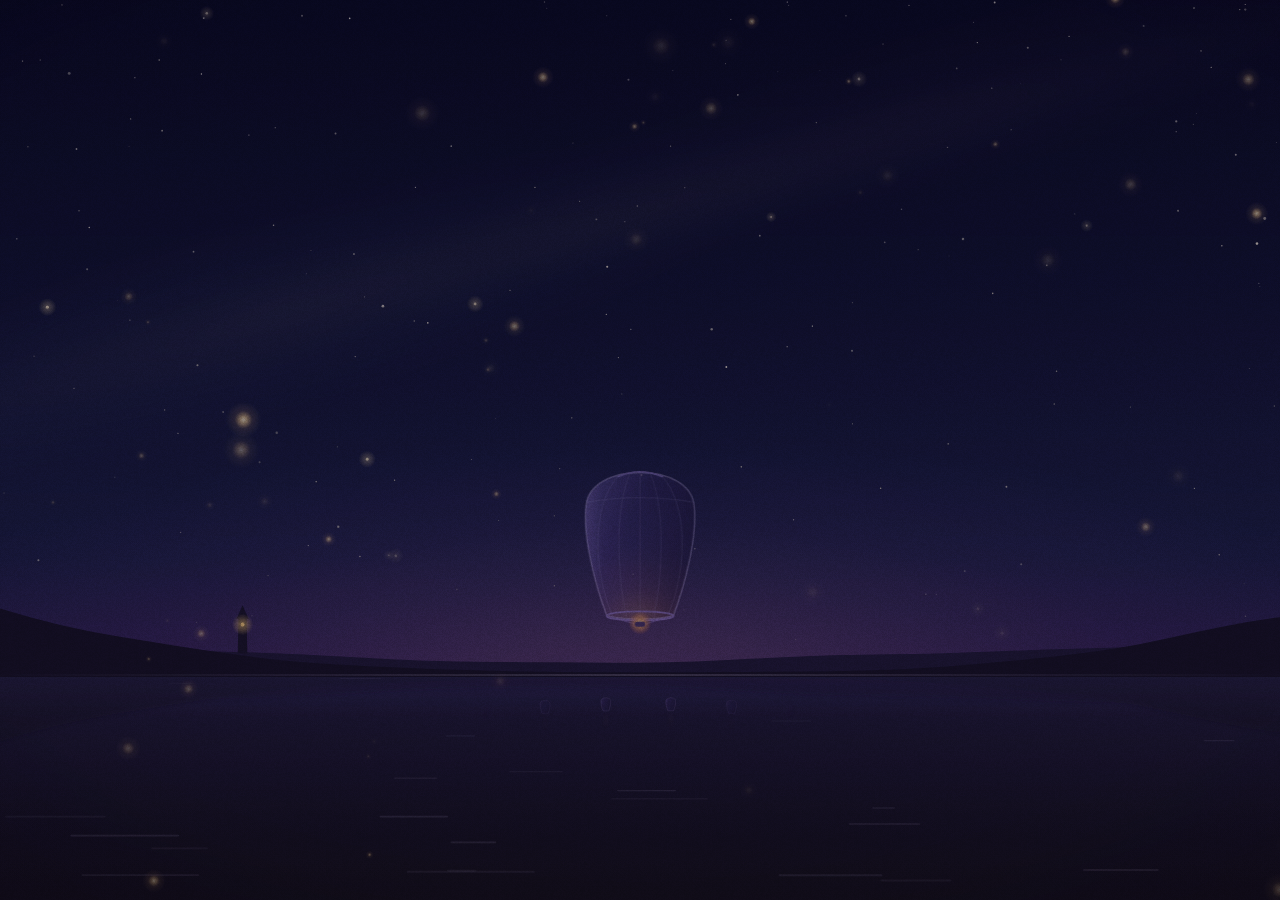
==== birthday/index.html @ 68615973 "Publish the film (3418a56)" ====
<!doctype html>
<html lang="en">
<head>
  <meta charset="utf-8">
  <meta name="viewport" content="width=device-width, initial-scale=1, viewport-fit=cover">
  <meta http-equiv="Content-Security-Policy" content="default-src 'self'; script-src 'self' 'sha256-yrJXfv1XeHqm4QOCTOyjNZ059M2Zk765gRKWA13MEAM='; style-src 'self' 'unsafe-inline'; img-src 'self' blob: data:; media-src 'self' blob: data:; font-src 'self'; connect-src 'self' blob: data:; worker-src 'self' blob:; object-src 'none'; base-uri 'none'; form-action 'none'">
  <meta name="referrer" content="no-referrer">
  <meta name="theme-color" content="#0b0614">
  <meta name="robots" content="noindex, nofollow">
  <title>For Deepu</title>
  <meta name="description" content="A little birthday film for Deepu, from her best friend.">
  <meta property="og:title" content="For you, Deepu ✨">
  <meta property="og:description" content="Headphones on. Lights low. I made you something.">
  <meta property="og:type" content="website">
  <meta property="og:image" content="https://anirudhleetcode-max.github.io/birthday/assets/og.jpg">
  <meta property="og:image:width" content="1200">
  <meta property="og:image:height" content="630">
  <meta property="og:url" content="https://anirudhleetcode-max.github.io/birthday/">
  <meta property="og:site_name" content="For Deepu">
  <meta property="og:image:alt" content="Thousands of lanterns rising over a lake at night, with the words: a little film for Deepu">
  <meta name="twitter:card" content="summary_large_image">
  <meta name="twitter:title" content="For you, Deepu ✨">
  <meta name="twitter:description" content="Headphones on. Lights low. I made you something.">
  <meta name="twitter:image" content="https://anirudhleetcode-max.github.io/birthday/assets/og.jpg">
  <meta name="apple-mobile-web-app-capable" content="yes">
  <meta name="mobile-web-app-capable" content="yes">
  <meta name="apple-mobile-web-app-status-bar-style" content="black-translucent">
  <meta name="apple-mobile-web-app-title" content="For Deepu">
  <meta name="color-scheme" content="dark">
  <link rel="icon" type="image/png" sizes="32x32" href="assets/favicon-32.png">
  <link rel="apple-touch-icon" href="assets/apple-touch-icon.png">
  <link rel="manifest" href="site.webmanifest">
  <link rel="stylesheet" href="assets/fonts/fonts.css">
  <link rel="stylesheet" href="assets/css/main.css">
  <link rel="stylesheet" href="assets/css/scenes/shared.css">
  <link rel="stylesheet" href="assets/css/scenes/invite.css">
  <link rel="stylesheet" href="assets/css/scenes/prologue.css">
  <link rel="stylesheet" href="assets/css/scenes/tower.css">
  <link rel="stylesheet" href="assets/css/scenes/story.css">
  <link rel="stylesheet" href="assets/css/scenes/hair.css">
  <link rel="stylesheet" href="assets/css/scenes/names.css">
  <link rel="stylesheet" href="assets/css/scenes/dance.css">
  <link rel="stylesheet" href="assets/css/scenes/lanterns.css">
  <link rel="stylesheet" href="assets/css/scenes/letter.css">
  <link rel="stylesheet" href="assets/css/scenes/cake.css">
  <link rel="stylesheet" href="assets/css/scenes/little.css">
  <link rel="stylesheet" href="assets/css/scenes/video.css">
  <link rel="stylesheet" href="assets/css/scenes/constellation.css">
  <link rel="stylesheet" href="assets/css/scenes/birthday.css">
  <link rel="stylesheet" href="assets/css/scenes/hug.css">
  <link rel="stylesheet" href="assets/css/scenes/credits.css">
  <link rel="stylesheet" href="assets/css/scenes/gallery.css">
  <link rel="stylesheet" href="assets/css/scenes/transitions.css">
  <script type="importmap">
    {
      "imports": {
        "three": "./assets/vendor/three/three.module.min.js",
        "three/addons/": "./assets/vendor/three/addons/"
      }
    }
  </script>
  <script src="assets/vendor/gsap/gsap.min.js"></script>
  <script src="assets/vendor/gsap/CustomEase.min.js"></script>
  <script src="assets/vendor/gsap/DrawSVGPlugin.min.js"></script>
  <script src="assets/vendor/gsap/MotionPathPlugin.min.js"></script>
  <script src="assets/vendor/gsap/SplitText.min.js"></script>
  <script src="assets/vendor/gsap/Physics2DPlugin.min.js"></script>
</head>
<body>
  <!-- Film stage: every chapter is mounted into #stage -->
  <main id="stage" aria-live="polite"></main>

  <!-- Ambient layers (always on top of scenes, below UI) -->
  <canvas id="dust" aria-hidden="true"></canvas>
  <canvas id="fx" aria-hidden="true"></canvas>
  <div id="grade" aria-hidden="true"></div>
  <div id="grain" aria-hidden="true"></div>
  <div id="letterbox" aria-hidden="true"><i class="lb-top"></i><i class="lb-bot"></i></div>
  <div id="transition" aria-hidden="true"></div>

  <!-- Cinematic UI -->
  <div id="ui">
    <div id="subtitles" aria-live="polite"></div>
    <div id="chapter-card" aria-hidden="true"></div>
    <button id="continue" type="button" hidden><span class="continue-label">Continue</span><span class="continue-orb" aria-hidden="true"></span></button>
    <nav id="progress" aria-label="Chapters"></nav>
    <button id="mute" type="button" aria-label="Mute music" hidden>
      <svg viewBox="0 0 24 24" aria-hidden="true"><path class="spk" d="M4 9v6h4l5 4V5L8 9H4z"/><path class="wave" d="M16 8.5a5 5 0 0 1 0 7M18.5 6a8.5 8.5 0 0 1 0 12"/><path class="x" d="M16 9l6 6M22 9l-6 6"/></svg>
    </button>
  </div>

  <div id="boot" aria-hidden="true">
    <div class="boot-sun"></div>
    <p class="boot-text">gathering sunlight…</p>
  </div>

  <noscript><p class="noscript">This little film needs JavaScript turned on. ✨</p></noscript>
  <script type="module" src="assets/js/main.js"></script>
</body>
</html>
---- birthday/assets/fonts/fonts.css ----
/* Self-hosted Google Fonts (SIL Open Font License). Latin + latin-ext subsets. */
@font-face {
  font-family: 'Caveat';
  font-style: normal;
  font-weight: 400;
  font-display: swap;
  src: url(Caveat-400-latin-ext.woff2) format('woff2');
  unicode-range: U+0100-02BA, U+02BD-02C5, U+02C7-02CC, U+02CE-02D7, U+02DD-02FF, U+0304, U+0308, U+0329, U+1D00-1DBF, U+1E00-1E9F, U+1EF2-1EFF, U+2020, U+20A0-20AB, U+20AD-20C0, U+2113, U+2C60-2C7F, U+A720-A7FF;
}
@font-face {
  font-family: 'Caveat';
  font-style: normal;
  font-weight: 400;
  font-display: swap;
  src: url(Caveat-400-latin.woff2) format('woff2');
  unicode-range: U+0000-00FF, U+0131, U+0152-0153, U+02BB-02BC, U+02C6, U+02DA, U+02DC, U+0304, U+0308, U+0329, U+2000-206F, U+20AC, U+2122, U+2191, U+2193, U+2212, U+2215, U+FEFF, U+FFFD;
}
@font-face {
  font-family: 'Caveat';
  font-style: normal;
  font-weight: 600;
  font-display: swap;
  src: url(Caveat-400-latin-ext.woff2) format('woff2');
  unicode-range: U+0100-02BA, U+02BD-02C5, U+02C7-02CC, U+02CE-02D7, U+02DD-02FF, U+0304, U+0308, U+0329, U+1D00-1DBF, U+1E00-1E9F, U+1EF2-1EFF, U+2020, U+20A0-20AB, U+20AD-20C0, U+2113, U+2C60-2C7F, U+A720-A7FF;
}
@font-face {
  font-family: 'Caveat';
  font-style: normal;
  font-weight: 600;
  font-display: swap;
  src: url(Caveat-400-latin.woff2) format('woff2');
  unicode-range: U+0000-00FF, U+0131, U+0152-0153, U+02BB-02BC, U+02C6, U+02DA, U+02DC, U+0304, U+0308, U+0329, U+2000-206F, U+20AC, U+2122, U+2191, U+2193, U+2212, U+2215, U+FEFF, U+FFFD;
}
@font-face {
  font-family: 'Cinzel';
  font-style: normal;
  font-weight: 400;
  font-display: swap;
  src: url(Cinzel-400-latin-ext.woff2) format('woff2');
  unicode-range: U+0100-02BA, U+02BD-02C5, U+02C7-02CC, U+02CE-02D7, U+02DD-02FF, U+0304, U+0308, U+0329, U+1D00-1DBF, U+1E00-1E9F, U+1EF2-1EFF, U+2020, U+20A0-20AB, U+20AD-20C0, U+2113, U+2C60-2C7F, U+A720-A7FF;
}
@font-face {
  font-family: 'Cinzel';
  font-style: normal;
  font-weight: 400;
  font-display: swap;
  src: url(Cinzel-400-latin.woff2) format('woff2');
  unicode-range: U+0000-00FF, U+0131, U+0152-0153, U+02BB-02BC, U+02C6, U+02DA, U+02DC, U+0304, U+0308, U+0329, U+2000-206F, U+20AC, U+2122, U+2191, U+2193, U+2212, U+2215, U+FEFF, U+FFFD;
}
@font-face {
  font-family: 'Cinzel';
  font-style: normal;
  font-weight: 500;
  font-display: swap;
  src: url(Cinzel-400-latin-ext.woff2) format('woff2');
  unicode-range: U+0100-02BA, U+02BD-02C5, U+02C7-02CC, U+02CE-02D7, U+02DD-02FF, U+0304, U+0308, U+0329, U+1D00-1DBF, U+1E00-1E9F, U+1EF2-1EFF, U+2020, U+20A0-20AB, U+20AD-20C0, U+2113, U+2C60-2C7F, U+A720-A7FF;
}
@font-face {
  font-family: 'Cinzel';
  font-style: normal;
  font-weight: 500;
  font-display: swap;
  src: url(Cinzel-400-latin.woff2) format('woff2');
  unicode-range: U+0000-00FF, U+0131, U+0152-0153, U+02BB-02BC, U+02C6, U+02DA, U+02DC, U+0304, U+0308, U+0329, U+2000-206F, U+20AC, U+2122, U+2191, U+2193, U+2212, U+2215, U+FEFF, U+FFFD;
}
@font-face {
  font-family: 'Cinzel';
  font-style: normal;
  font-weight: 600;
  font-display: swap;
  src: url(Cinzel-400-latin-ext.woff2) format('woff2');
  unicode-range: U+0100-02BA, U+02BD-02C5, U+02C7-02CC, U+02CE-02D7, U+02DD-02FF, U+0304, U+0308, U+0329, U+1D00-1DBF, U+1E00-1E9F, U+1EF2-1EFF, U+2020, U+20A0-20AB, U+20AD-20C0, U+2113, U+2C60-2C7F, U+A720-A7FF;
}
@font-face {
  font-family: 'Cinzel';
  font-style: normal;
  font-weight: 600;
  font-display: swap;
  src: url(Cinzel-400-latin.woff2) format('woff2');
  unicode-range: U+0000-00FF, U+0131, U+0152-0153, U+02BB-02BC, U+02C6, U+02DA, U+02DC, U+0304, U+0308, U+0329, U+2000-206F, U+20AC, U+2122, U+2191, U+2193, U+2212, U+2215, U+FEFF, U+FFFD;
}
@font-face {
  font-family: 'Cinzel Decorative';
  font-style: normal;
  font-weight: 400;
  font-display: swap;
  src: url(CinzelDecorative-400-latin-ext.woff2) format('woff2');
  unicode-range: U+0100-02BA, U+02BD-02C5, U+02C7-02CC, U+02CE-02D7, U+02DD-02FF, U+0304, U+0308, U+0329, U+1D00-1DBF, U+1E00-1E9F, U+1EF2-1EFF, U+2020, U+20A0-20AB, U+20AD-20C0, U+2113, U+2C60-2C7F, U+A720-A7FF;
}
@font-face {
  font-family: 'Cinzel Decorative';
  font-style: normal;
  font-weight: 400;
  font-display: swap;
  src: url(CinzelDecorative-400-latin.woff2) format('woff2');
  unicode-range: U+0000-00FF, U+0131, U+0152-0153, U+02BB-02BC, U+02C6, U+02DA, U+02DC, U+0304, U+0308, U+0329, U+2000-206F, U+20AC, U+2122, U+2191, U+2193, U+2212, U+2215, U+FEFF, U+FFFD;
}
@font-face {
  font-family: 'Cinzel Decorative';
  font-style: normal;
  font-weight: 700;
  font-display: swap;
  src: url(CinzelDecorative-700-latin-ext.woff2) format('woff2');
  unicode-range: U+0100-02BA, U+02BD-02C5, U+02C7-02CC, U+02CE-02D7, U+02DD-02FF, U+0304, U+0308, U+0329, U+1D00-1DBF, U+1E00-1E9F, U+1EF2-1EFF, U+2020, U+20A0-20AB, U+20AD-20C0, U+2113, U+2C60-2C7F, U+A720-A7FF;
}
@font-face {
  font-family: 'Cinzel Decorative';
  font-style: normal;
  font-weight: 700;
  font-display: swap;
  src: url(CinzelDecorative-700-latin.woff2) format('woff2');
  unicode-range: U+0000-00FF, U+0131, U+0152-0153, U+02BB-02BC, U+02C6, U+02DA, U+02DC, U+0304, U+0308, U+0329, U+2000-206F, U+20AC, U+2122, U+2191, U+2193, U+2212, U+2215, U+FEFF, U+FFFD;
}
@font-face {
  font-family: 'Cormorant Garamond';
  font-style: italic;
  font-weight: 300;
  font-display: swap;
  src: url(CormorantGaramond-300i-latin-ext.woff2) format('woff2');
  unicode-range: U+0100-02BA, U+02BD-02C5, U+02C7-02CC, U+02CE-02D7, U+02DD-02FF, U+0304, U+0308, U+0329, U+1D00-1DBF, U+1E00-1E9F, U+1EF2-1EFF, U+2020, U+20A0-20AB, U+20AD-20C0, U+2113, U+2C60-2C7F, U+A720-A7FF;
}
@font-face {
  font-family: 'Cormorant Garamond';
  font-style: italic;
  font-weight: 300;
  font-display: swap;
  src: url(CormorantGaramond-300i-latin.woff2) format('woff2');
  unicode-range: U+0000-00FF, U+0131, U+0152-0153, U+02BB-02BC, U+02C6, U+02DA, U+02DC, U+0304, U+0308, U+0329, U+2000-206F, U+20AC, U+2122, U+2191, U+2193, U+2212, U+2215, U+FEFF, U+FFFD;
}
@font-face {
  font-family: 'Cormorant Garamond';
  font-style: italic;
  font-weight: 400;
  font-display: swap;
  src: url(CormorantGaramond-300i-latin-ext.woff2) format('woff2');
  unicode-range: U+0100-02BA, U+02BD-02C5, U+02C7-02CC, U+02CE-02D7, U+02DD-02FF, U+0304, U+0308, U+0329, U+1D00-1DBF, U+1E00-1E9F, U+1EF2-1EFF, U+2020, U+20A0-20AB, U+20AD-20C0, U+2113, U+2C60-2C7F, U+A720-A7FF;
}
@font-face {
  font-family: 'Cormorant Garamond';
  font-style: italic;
  font-weight: 400;
  font-display: swap;
  src: url(CormorantGaramond-300i-latin.woff2) format('woff2');
  unicode-range: U+0000-00FF, U+0131, U+0152-0153, U+02BB-02BC, U+02C6, U+02DA, U+02DC, U+0304, U+0308, U+0329, U+2000-206F, U+20AC, U+2122, U+2191, U+2193, U+2212, U+2215, U+FEFF, U+FFFD;
}
@font-face {
  font-family: 'Cormorant Garamond';
  font-style: italic;
  font-weight: 500;
  font-display: swap;
  src: url(CormorantGaramond-300i-latin-ext.woff2) format('woff2');
  unicode-range: U+0100-02BA, U+02BD-02C5, U+02C7-02CC, U+02CE-02D7, U+02DD-02FF, U+0304, U+0308, U+0329, U+1D00-1DBF, U+1E00-1E9F, U+1EF2-1EFF, U+2020, U+20A0-20AB, U+20AD-20C0, U+2113, U+2C60-2C7F, U+A720-A7FF;
}
@font-face {
  font-family: 'Cormorant Garamond';
  font-style: italic;
  font-weight: 500;
  font-display: swap;
  src: url(CormorantGaramond-300i-latin.woff2) format('woff2');
  unicode-range: U+0000-00FF, U+0131, U+0152-0153, U+02BB-02BC, U+02C6, U+02DA, U+02DC, U+0304, U+0308, U+0329, U+2000-206F, U+20AC, U+2122, U+2191, U+2193, U+2212, U+2215, U+FEFF, U+FFFD;
}
@font-face {
  font-family: 'Cormorant Garamond';
  font-style: normal;
  font-weight: 300;
  font-display: swap;
  src: url(CormorantGaramond-300-latin-ext.woff2) format('woff2');
  unicode-range: U+0100-02BA, U+02BD-02C5, U+02C7-02CC, U+02CE-02D7, U+02DD-02FF, U+0304, U+0308, U+0329, U+1D00-1DBF, U+1E00-1E9F, U+1EF2-1EFF, U+2020, U+20A0-20AB, U+20AD-20C0, U+2113, U+2C60-2C7F, U+A720-A7FF;
}
@font-face {
  font-family: 'Cormorant Garamond';
  font-style: normal;
  font-weight: 300;
  font-display: swap;
  src: url(CormorantGaramond-300-latin.woff2) format('woff2');
  unicode-range: U+0000-00FF, U+0131, U+0152-0153, U+02BB-02BC, U+02C6, U+02DA, U+02DC, U+0304, U+0308, U+0329, U+2000-206F, U+20AC, U+2122, U+2191, U+2193, U+2212, U+2215, U+FEFF, U+FFFD;
}
@font-face {
  font-family: 'Cormorant Garamond';
  font-style: normal;
  font-weight: 400;
  font-display: swap;
  src: url(CormorantGaramond-300-latin-ext.woff2) format('woff2');
  unicode-range: U+0100-02BA, U+02BD-02C5, U+02C7-02CC, U+02CE-02D7, U+02DD-02FF, U+0304, U+0308, U+0329, U+1D00-1DBF, U+1E00-1E9F, U+1EF2-1EFF, U+2020, U+20A0-20AB, U+20AD-20C0, U+2113, U+2C60-2C7F, U+A720-A7FF;
}
@font-face {
  font-family: 'Cormorant Garamond';
  font-style: normal;
  font-weight: 400;
  font-display: swap;
  src: url(CormorantGaramond-300-latin.woff2) format('woff2');
  unicode-range: U+0000-00FF, U+0131, U+0152-0153, U+02BB-02BC, U+02C6, U+02DA, U+02DC, U+0304, U+0308, U+0329, U+2000-206F, U+20AC, U+2122, U+2191, U+2193, U+2212, U+2215, U+FEFF, U+FFFD;
}
@font-face {
  font-family: 'Cormorant Garamond';
  font-style: normal;
  font-weight: 500;
  font-display: swap;
  src: url(CormorantGaramond-300-latin-ext.woff2) format('woff2');
  unicode-range: U+0100-02BA, U+02BD-02C5, U+02C7-02CC, U+02CE-02D7, U+02DD-02FF, U+0304, U+0308, U+0329, U+1D00-1DBF, U+1E00-1E9F, U+1EF2-1EFF, U+2020, U+20A0-20AB, U+20AD-20C0, U+2113, U+2C60-2C7F, U+A720-A7FF;
}
@font-face {
  font-family: 'Cormorant Garamond';
  font-style: normal;
  font-weight: 500;
  font-display: swap;
  src: url(CormorantGaramond-300-latin.woff2) format('woff2');
  unicode-range: U+0000-00FF, U+0131, U+0152-0153, U+02BB-02BC, U+02C6, U+02DA, U+02DC, U+0304, U+0308, U+0329, U+2000-206F, U+20AC, U+2122, U+2191, U+2193, U+2212, U+2215, U+FEFF, U+FFFD;
}
@font-face {
  font-family: 'Cormorant Garamond';
  font-style: normal;
  font-weight: 600;
  font-display: swap;
  src: url(CormorantGaramond-300-latin-ext.woff2) format('woff2');
  unicode-range: U+0100-02BA, U+02BD-02C5, U+02C7-02CC, U+02CE-02D7, U+02DD-02FF, U+0304, U+0308, U+0329, U+1D00-1DBF, U+1E00-1E9F, U+1EF2-1EFF, U+2020, U+20A0-20AB, U+20AD-20C0, U+2113, U+2C60-2C7F, U+A720-A7FF;
}
@font-face {
  font-family: 'Cormorant Garamond';
  font-style: normal;
  font-weight: 600;
  font-display: swap;
  src: url(CormorantGaramond-300-latin.woff2) format('woff2');
  unicode-range: U+0000-00FF, U+0131, U+0152-0153, U+02BB-02BC, U+02C6, U+02DA, U+02DC, U+0304, U+0308, U+0329, U+2000-206F, U+20AC, U+2122, U+2191, U+2193, U+2212, U+2215, U+FEFF, U+FFFD;
}
@font-face {
  font-family: 'Great Vibes';
  font-style: normal;
  font-weight: 400;
  font-display: swap;
  src: url(GreatVibes-400-latin-ext.woff2) format('woff2');
  unicode-range: U+0100-02BA, U+02BD-02C5, U+02C7-02CC, U+02CE-02D7, U+02DD-02FF, U+0304, U+0308, U+0329, U+1D00-1DBF, U+1E00-1E9F, U+1EF2-1EFF, U+2020, U+20A0-20AB, U+20AD-20C0, U+2113, U+2C60-2C7F, U+A720-A7FF;
}
@font-face {
  font-family: 'Great Vibes';
  font-style: normal;
  font-weight: 400;
  font-display: swap;
  src: url(GreatVibes-400-latin.woff2) format('woff2');
  unicode-range: U+0000-00FF, U+0131, U+0152-0153, U+02BB-02BC, U+02C6, U+02DA, U+02DC, U+0304, U+0308, U+0329, U+2000-206F, U+20AC, U+2122, U+2191, U+2193, U+2212, U+2215, U+FEFF, U+FFFD;
}
---- birthday/assets/css/main.css ----
/* ==========================================================================
   For Deepu — a little film.
   Palette & type are inspired by a certain lantern-lit kingdom.
   ========================================================================== */

:root {
  --night-0: #0b0614;
  --night-1: #160b26;
  --night-2: #24113d;
  --plum: #3b1a57;
  --violet: #6b3fa0;
  --lavender: #b9a3e3;
  --lilac: #d9c8f5;
  --gold: #f4c463;
  --gold-hi: #ffe3a3;
  --gold-deep: #c98f2b;
  --amber: #ff9f43;
  --lantern: #ffb347;
  --rose: #f2a7c3;
  --pink: #ff8fb8;
  --cream: #fff4e0;
  --ink: #3a2147;

  --f-display: 'Cinzel Decorative', 'Cinzel', Georgia, serif;
  --f-caps: 'Cinzel', Georgia, serif;
  --f-serif: 'Cormorant Garamond', 'Cormorant', Georgia, 'Times New Roman', serif;
  --f-script: 'Great Vibes', 'Snell Roundhand', cursive;
  --f-hand: 'Caveat', 'Bradley Hand', cursive;

  /* motion language (core/motion.js): durations and eases shared by CSS and GSAP */
  --motion-fast: .35s;
  --motion-medium: .7s;
  --motion-slow: 1.2s;
  --motion-cinematic: 2.2s;
  --motion-emotional: 3.4s;
  --ease-out: cubic-bezier(.16, .84, .3, 1);
  --ease-in: cubic-bezier(.55, 0, .75, .3);
  --ease-in-out: cubic-bezier(.65, 0, .35, 1);
  --ease-settle: cubic-bezier(.2, .9, .3, 1.04);

  --gold-text: linear-gradient(100deg, #b9822a 0%, #f4c463 22%, #fff1c9 40%, #f4c463 55%, #d39a39 75%, #ffe3a3 100%);
  --ease-film: cubic-bezier(.65, 0, .35, 1);
  --safe-b: env(safe-area-inset-bottom, 0px);
  --safe-t: env(safe-area-inset-top, 0px);
  --lb: 0px;
}

*, *::before, *::after { box-sizing: border-box; }

html, body {
  margin: 0;
  height: 100%;
  overflow: hidden;
  background: var(--night-0);
  color: var(--cream);
  font-family: var(--f-serif);
  -webkit-font-smoothing: antialiased;
  -webkit-tap-highlight-color: transparent;
  overscroll-behavior: none;
}

body {
  position: fixed;
  inset: 0;
  user-select: none;
  -webkit-user-select: none;
  touch-action: manipulation;
}

button { font: inherit; color: inherit; }
img { -webkit-user-drag: none; user-select: none; }

/* ---------- Layers ---------- */
#stage { position: fixed; inset: 0; z-index: 1; overflow: hidden; background: var(--night-0); }
#dust, #fx { position: fixed; inset: 0; width: 100%; height: 100%; pointer-events: none; }
#dust { z-index: 6; }
#fx { z-index: 32; }
@property --vig { syntax: '<number>'; inherits: false; initial-value: .55; }
@property --tint-a { syntax: '<color>'; inherits: false; initial-value: rgba(59, 26, 87, .10); }
@property --tint-b { syntax: '<color>'; inherits: false; initial-value: rgba(255, 179, 71, .05); }
/* The whole film is colour-graded by chapter: night → dawn → day → sunset →
   twilight → night → candle → deep → golden. Changes glide over ~3s. */
#grade {
  position: fixed; inset: 0; z-index: 20; pointer-events: none;
  --vig: .55; --tint-a: rgba(59, 26, 87, .10); --tint-b: rgba(255, 179, 71, .05);
  background:
    radial-gradient(ellipse 120% 90% at 50% 45%, transparent 55%, rgba(8, 3, 16, var(--vig)) 100%),
    linear-gradient(180deg, var(--tint-a), var(--tint-b));
  transition: --vig 3.2s ease, --tint-a 3.2s ease, --tint-b 3.2s ease;
}
#grade[data-grade="dawn"] { --vig: .42; --tint-a: rgba(255, 214, 176, .08); --tint-b: rgba(255, 168, 140, .07); }
#grade[data-grade="day"] { --vig: .34; --tint-a: rgba(255, 236, 205, .07); --tint-b: rgba(255, 196, 140, .06); }
#grade[data-grade="sunset"] { --vig: .44; --tint-a: rgba(255, 158, 118, .07); --tint-b: rgba(160, 70, 120, .09); }
#grade[data-grade="twilight"] { --vig: .5; --tint-a: rgba(110, 70, 170, .10); --tint-b: rgba(255, 150, 120, .06); }
#grade[data-grade="night"] { --vig: .55; --tint-a: rgba(30, 24, 80, .12); --tint-b: rgba(255, 179, 71, .04); }
#grade[data-grade="candle"] { --vig: .62; --tint-a: rgba(40, 18, 50, .10); --tint-b: rgba(255, 170, 80, .07); }
#grade[data-grade="deep"] { --vig: .6; --tint-a: rgba(14, 20, 64, .16); --tint-b: rgba(10, 8, 30, .08); }
#grade[data-grade="golden"] { --vig: .48; --tint-a: rgba(20, 22, 70, .10); --tint-b: rgba(255, 196, 110, .08); }
#grain {
  position: fixed; inset: -50%; z-index: 21; pointer-events: none;
  opacity: var(--grain, .075); mix-blend-mode: overlay;
  background-size: 180px 180px;
  animation: grain 0.9s steps(6) infinite;
}
@keyframes grain {
  0% { transform: translate(0, 0); }
  20% { transform: translate(-6%, 4%); }
  40% { transform: translate(5%, -7%); }
  60% { transform: translate(-3%, 8%); }
  80% { transform: translate(8%, 2%); }
  100% { transform: translate(-4%, -5%); }
}
#letterbox { position: fixed; inset: 0; z-index: 22; pointer-events: none; }
#letterbox i {
  position: absolute; left: 0; right: 0; height: var(--lb); background: #000;
  transition: height 1.6s var(--ease-film);
}
#letterbox .lb-top { top: 0; }
#letterbox .lb-bot { bottom: 0; }
#transition { position: fixed; inset: 0; z-index: 40; pointer-events: none; opacity: 0; }
#ui { position: fixed; inset: 0; z-index: 50; pointer-events: none; }
#ui > * { pointer-events: auto; }
#ui > #subtitles, #ui > #chapter-card { pointer-events: none; }

/* ---------- Boot ---------- */
#boot {
  position: fixed; inset: 0; z-index: 100; display: grid; place-content: center; justify-items: center; gap: 22px;
  background: var(--night-0); transition: opacity 1.2s ease;
}
#boot.gone { opacity: 0; pointer-events: none; }
.boot-sun {
  width: 46px; height: 46px; border-radius: 50%;
  background: radial-gradient(circle, #fff6d8 0%, var(--gold) 45%, rgba(244, 196, 99, 0) 72%);
  box-shadow: 0 0 40px 10px rgba(244, 196, 99, .35);
  animation: breathe 2.4s ease-in-out infinite;
}
.boot-text { margin: 0; font-style: italic; letter-spacing: .08em; color: var(--lavender); opacity: .8; font-size: 17px; }
@keyframes breathe { 50% { transform: scale(1.25); opacity: .75; } }
.noscript { position: fixed; inset: 0; display: grid; place-items: center; z-index: 200; background: var(--night-0); font-size: 22px; }

/* ---------- Subtitles / narration ---------- */
#subtitles {
  position: absolute; left: 0; right: 0;
  bottom: calc(max(var(--lb), 0px) + 9vh + var(--safe-b));
  display: grid; justify-items: center; padding: 0 7vw; text-align: center;
  transition: bottom 1.6s var(--ease-film);
}
#subtitles.top { bottom: auto; top: calc(var(--lb) + 9vh + var(--safe-t)); }
#subtitles.center { bottom: auto; top: 50%; transform: translateY(-50%); }
.sub-line {
  grid-area: 1 / 1;
  max-width: 900px;
  font-family: var(--f-serif); font-style: italic; font-weight: 400;
  font-size: clamp(21px, 5.4vw, 38px); line-height: 1.32; letter-spacing: .01em;
  color: var(--cream);
  text-shadow: 0 0 18px rgba(255, 210, 140, .45), 0 2px 12px rgba(0, 0, 0, .85);
}
.sub-line.whisper { font-size: clamp(18px, 4.4vw, 28px); color: var(--lilac); }
.sub-line.title { font-family: var(--f-caps); font-style: normal; letter-spacing: .14em; text-transform: uppercase; font-size: clamp(16px, 4.2vw, 26px); color: var(--gold-hi); }
.sub-line.big { font-size: clamp(28px, 8vw, 58px); }
.sub-line .w { display: inline-block; white-space: pre; will-change: transform, opacity, filter; }

/* ---------- Chapter card ---------- */
#chapter-card {
  position: absolute; inset: 0; display: grid; place-content: center; justify-items: center; text-align: center;
  gap: 14px; padding: 0 6vw; opacity: 0; visibility: hidden;
  /* a soft scrim so titles stay legible over bright scenes (polaroids, daylight) */
  background: radial-gradient(ellipse 80% 34% at center, rgba(22, 11, 38, .42), rgba(22, 11, 38, .18) 55%, rgba(11, 6, 20, 0) 100%);
}
#chapter-card .cc-kicker {
  text-shadow: 0 1px 8px rgba(22, 11, 38, .8);
  font-family: var(--f-caps); font-weight: 500; text-transform: uppercase;
  letter-spacing: .55em; margin-right: -.55em; font-size: clamp(11px, 2.9vw, 15px); color: var(--lavender);
}
#chapter-card .cc-title {
  font-family: var(--f-display); font-weight: 400; line-height: 1.08;
  font-size: clamp(34px, 9.6vw, 84px); letter-spacing: .02em;
  background: var(--gold-text); background-size: 220% 100%;
  -webkit-background-clip: text; background-clip: text; color: transparent;
  filter: drop-shadow(0 2px 5px rgba(26, 10, 34, .6)) drop-shadow(0 0 22px rgba(244, 196, 99, .3));
  animation: goldshift 6s ease-in-out infinite alternate;
  padding: 0 .1em;
  text-wrap: balance; /* no lonely words on their own line */
}
/* animated letters get their own gold (background-clip on the parent can't paint into transformed children) */
#chapter-card .cc-title .ch {
  display: inline-block; color: transparent;
  background: linear-gradient(176deg, #fff4d6 0%, #ffe3a3 30%, #f4c463 62%, #d39a39 100%);
  -webkit-background-clip: text; background-clip: text;
  padding: 0 .02em;
}
#chapter-card svg.cc-orn { width: min(320px, 70vw); height: 28px; overflow: visible; }
@keyframes goldshift { from { background-position: 0% 50%; } to { background-position: 100% 50%; } }

.gold-text {
  background: var(--gold-text); background-size: 220% 100%;
  -webkit-background-clip: text; background-clip: text; color: transparent;
  animation: goldshift 6s ease-in-out infinite alternate;
}

/* ---------- Continue button ---------- */
#continue {
  position: absolute; left: 50%; bottom: calc(var(--lb) + 3.4vh + var(--safe-b));
  transform: translateX(-50%);
  display: flex; align-items: center; gap: 12px;
  padding: 12px 20px 12px 24px; border-radius: 999px; cursor: pointer;
  border: 1px solid rgba(244, 196, 99, .55);
  background: linear-gradient(180deg, rgba(59, 26, 87, .55), rgba(22, 11, 38, .7));
  backdrop-filter: blur(6px); -webkit-backdrop-filter: blur(6px);
  font-family: var(--f-caps); font-size: 13px; letter-spacing: .32em; text-transform: uppercase; color: var(--gold-hi);
  white-space: nowrap; max-width: calc(100vw - 32px);
  box-shadow: 0 0 0 0 rgba(244, 196, 99, .4), 0 8px 30px rgba(0, 0, 0, .45);
  animation: pulse 2.6s ease-in-out infinite;
}
#continue[hidden] { display: none; }
.continue-orb {
  width: 12px; height: 12px; border-radius: 50%;
  background: radial-gradient(circle, #fffbe8, var(--gold) 55%, rgba(244, 196, 99, 0) 75%);
  box-shadow: 0 0 14px 4px rgba(255, 200, 100, .6);
}
@keyframes pulse {
  0%, 100% { box-shadow: 0 0 0 0 rgba(244, 196, 99, .35), 0 8px 30px rgba(0, 0, 0, .45); }
  50% { box-shadow: 0 0 0 10px rgba(244, 196, 99, 0), 0 8px 30px rgba(0, 0, 0, .45); }
}

/* ---------- Hint pill ---------- */
.hint {
  position: absolute; left: 50%; bottom: calc(var(--lb) + 3.4vh + var(--safe-b)); transform: translateX(-50%);
  max-width: 88vw; width: max-content; text-align: center;
  padding: 10px 18px; border-radius: 999px;
  font-family: var(--f-serif); font-style: italic; font-size: clamp(15px, 4vw, 19px); color: var(--cream);
  background: rgba(22, 11, 38, .55); border: 1px solid rgba(185, 163, 227, .35);
  backdrop-filter: blur(6px); -webkit-backdrop-filter: blur(6px);
  pointer-events: none;
  animation: hintglow 2.2s ease-in-out infinite;
}
@keyframes hintglow { 50% { border-color: rgba(244, 196, 99, .7); box-shadow: 0 0 22px rgba(244, 196, 99, .25); } }

/* ---------- Progress lanterns ---------- */
#progress {
  position: absolute; top: calc(var(--safe-t) + 14px); left: 50%; transform: translateX(-50%);
  display: flex; gap: 9px; opacity: 0; transition: opacity 1s ease;
}
#progress.on { opacity: .85; }
#progress > * {
  display: block; width: 7px; height: 9px; padding: 0; border: 0; border-radius: 3px 3px 4px 4px; cursor: pointer;
  background: rgba(185, 163, 227, .28);
  transition: background .6s, box-shadow .6s, transform .6s;
}
#progress button::before { content: ''; position: absolute; inset: -10px -5px; }
#progress button { position: relative; }
#progress > .seen { background: rgba(244, 196, 99, .55); }
#progress > .now { background: var(--gold-hi); box-shadow: 0 0 10px 2px rgba(255, 179, 71, .8); transform: scale(1.25); }
#progress button:disabled, #progress.is-indicator > * { cursor: default; }
#progress.is-indicator { pointer-events: none; }

/* ---------- Mute ---------- */
#mute {
  position: absolute; top: calc(var(--safe-t) + 8px); right: 10px; width: 40px; height: 40px;
  display: grid; place-items: center; border: 0; background: transparent; cursor: pointer; opacity: .7;
}
#mute svg { width: 22px; height: 22px; fill: none; stroke: var(--gold-hi); stroke-width: 1.6; stroke-linecap: round; stroke-linejoin: round; }
#mute .spk { fill: rgba(255, 227, 163, .25); }
#mute .x { display: none; }
#mute.muted .wave { display: none; }
#mute.muted .x { display: block; }

/* ---------- Generic scene ---------- */
.scene { position: absolute; inset: 0; overflow: hidden; }
.scene canvas.gl { position: absolute; inset: 0; width: 100%; height: 100%; display: block; }
.center-stack { position: absolute; inset: 0; display: grid; place-content: center; justify-items: center; text-align: center; }

.btn-gold {
  position: relative; display: inline-flex; align-items: center; justify-content: center; gap: 10px;
  padding: 15px 30px; border-radius: 999px; cursor: pointer;
  font-family: var(--f-caps); font-size: 14px; letter-spacing: .26em; text-transform: uppercase; color: #2a1238;
  background: linear-gradient(180deg, #ffe7a8, #f4c463 55%, #d9a03e);
  border: 0; box-shadow: 0 0 0 1px rgba(255, 240, 200, .6) inset, 0 10px 40px rgba(244, 196, 99, .35), 0 0 60px rgba(255, 179, 71, .25);
}
.btn-ghost {
  display: inline-flex; align-items: center; gap: 10px; padding: 13px 24px; border-radius: 999px; cursor: pointer;
  font-family: var(--f-caps); font-size: 12.5px; letter-spacing: .26em; text-transform: uppercase; color: var(--gold-hi);
  background: rgba(22, 11, 38, .45); border: 1px solid rgba(244, 196, 99, .5);
  backdrop-filter: blur(6px); -webkit-backdrop-filter: blur(6px);
}

/* ---------- Photo frames ---------- */
.ph { position: relative; overflow: hidden; background: #1d0f2e; }
.ph img { position: absolute; inset: 0; width: 100%; height: 100%; object-fit: cover; display: block; }

.polaroid {
  position: relative; background: #fbf6ec; padding: 7% 7% 0; border-radius: 3px;
  box-shadow: 0 18px 40px rgba(0, 0, 0, .45), 0 2px 4px rgba(0, 0, 0, .3);
}
.polaroid .ph { border-radius: 1px; }
.polaroid .cap {
  font-family: var(--f-hand); color: #4a2a5c; text-align: center; line-height: 1.05;
  padding: 6% 4% 8%; font-size: clamp(16px, 4.4vw, 24px);
}
.polaroid::after { /* paper sheen */
  content: ''; position: absolute; inset: 0; pointer-events: none; border-radius: 3px;
  background: linear-gradient(125deg, rgba(255, 255, 255, .25), transparent 35%, transparent 70%, rgba(255, 220, 160, .12));
}

.arch {
  position: relative; border-radius: 999px 999px 14px 14px; overflow: hidden;
  box-shadow: 0 0 0 2px rgba(244, 196, 99, .85), 0 0 0 7px rgba(22, 11, 38, .8), 0 0 0 8px rgba(244, 196, 99, .45), 0 30px 80px rgba(0, 0, 0, .55), 0 0 90px rgba(255, 179, 71, .18);
}
.arch img { position: absolute; inset: 0; width: 100%; height: 100%; object-fit: cover; }

/* ---------- Reduced motion ---------- */
@media (prefers-reduced-motion: reduce) {
  #grain { animation: none; }
  #continue { animation: none; }
}

[hidden] { display: none !important; }
.low-power #grain { display: none; }

/* ---------- secrets ---------- */
.egg-toast {
  position: absolute; left: 50%; top: calc(var(--safe-t) + 46px); translate: -50% 0; z-index: 70;
  display: flex; align-items: center; gap: 10px; max-width: min(88vw, 440px); padding: 10px 18px; border-radius: 999px;
  font-family: var(--f-serif); font-style: italic; font-size: 16px; color: var(--cream);
  background: rgba(22, 11, 38, .72); border: 1px solid rgba(244, 196, 99, .55);
  box-shadow: 0 0 30px rgba(244, 196, 99, .22); backdrop-filter: blur(8px); -webkit-backdrop-filter: blur(8px);
  pointer-events: none;
}
.egg-star { color: var(--gold-hi); text-shadow: 0 0 10px rgba(244, 196, 99, .9); }

/* ---------- focus & accessibility ---------- */
:focus { outline: none; }
:focus-visible { outline: 2px solid var(--gold-hi); outline-offset: 3px; border-radius: 8px; }
.sr-only { position: absolute; width: 1px; height: 1px; padding: 0; margin: -1px; overflow: hidden; clip: rect(0 0 0 0); white-space: nowrap; border: 0; }
.reduced-motion #grain { animation: none; }
.sub-line.hand { font-family: var(--f-hand); font-style: normal; font-size: clamp(26px, 7vw, 44px); color: var(--cream); }

/* ---------- the virtual camera (core/camera.js) ----------
   Layers with a depth (.cam-layer + --depth) shift against the smoothed pointer (desktop only),
   far ones least. The camera writes only each layer's individual `translate` (and composites the
   layers while it is active), so each layer keeps its own transforms and a move never repaints. */
/* GSAP writes `translate: none` inline on elements it transforms: give those a .cam-wrap parent */
.cam-wrap { position: relative; display: block; width: 100%; height: 100%; }
@media (prefers-reduced-motion: reduce) {
  :root { --motion-slow: .5s; --motion-cinematic: .6s; --motion-emotional: .6s; }
}

/* ---------- premium button states (Continue, gold and ghost buttons) ----------
   Press: a small compression that releases naturally. Hover (devices that hover): the border
   warms and one soft light passes across. `scale` composes with each button's own transform. */
#continue, .btn-gold, .btn-ghost { transition: scale var(--motion-fast) var(--ease-settle), border-color var(--motion-medium) ease, background-color var(--motion-medium) ease; }
#continue:active, .btn-gold:active, .btn-ghost:active { scale: .965; transition-duration: .09s; }
.btn-ghost { position: relative; }
#continue::after, .btn-gold::after, .btn-ghost::after {
  content: ''; position: absolute; inset: 0; border-radius: inherit; pointer-events: none;
  background: linear-gradient(105deg, transparent 38%, rgba(255, 238, 200, .26) 50%, transparent 62%) no-repeat;
  background-size: 260% 100%; background-position: 130% 0; opacity: 0;
}
@media (hover: hover) and (prefers-reduced-motion: no-preference) {
  html:not(.reduced-motion) #continue:hover::after, html:not(.reduced-motion) .btn-gold:hover::after, html:not(.reduced-motion) .btn-ghost:hover::after { opacity: 1; background-position: -30% 0; transition: background-position 1.1s var(--ease-out), opacity .2s ease; }
  #continue:hover, .btn-ghost:hover { border-color: rgba(255, 227, 163, .9); }
}
---- birthday/assets/css/scenes/shared.css ----
/* ---------- shared sky ---------- */
.stars { position: absolute; inset: 0; pointer-events: none; }
.stars-layer { position: absolute; inset: 0; width: 100%; height: 100%; }
.stars-layer.l0 { animation: twinkle 5.5s ease-in-out infinite; }
.stars-layer.l1 { animation: twinkle 3.8s ease-in-out infinite reverse; }
.stars-layer.l2 { animation: twinkle 2.6s ease-in-out infinite; }
@keyframes twinkle { 0%, 100% { opacity: 1; } 50% { opacity: .45; } }
.shooting-star {
  position: absolute; width: 160px; height: 2px; border-radius: 2px; pointer-events: none;
  background: linear-gradient(90deg, rgba(255, 244, 224, 0), rgba(255, 244, 224, .95));
  transform-origin: 100% 50%; rotate: -28deg; filter: drop-shadow(0 0 6px rgba(255, 220, 160, .9));
}

/* ---------- lantern svg states ---------- */
.lantern-svg { width: 100%; height: 100%; overflow: visible; }
.lantern-svg .l-body, .lantern-svg .l-halo, .lantern-svg .l-flame { opacity: 0; transition: opacity 1.6s ease; }
.lantern-svg .l-dark { transition: opacity 1.6s ease; }
.lantern-svg.is-lit .l-body, .lantern-svg.is-lit .l-halo { opacity: 1; }
.lantern-svg.is-lit .l-flame { opacity: 1; animation: flicker 0.18s steps(2) infinite alternate; transform-origin: 60px 132px; }
.lantern-svg.is-lit .l-dark { opacity: 0; }
.lantern-svg.is-lit .l-halo { animation: halo 2.4s ease-in-out infinite alternate; transform-origin: 60px 100px; }
@keyframes flicker { from { transform: scale(1, 1); } to { transform: scale(.92, 1.08); } }
@keyframes halo { from { transform: scale(1); } to { transform: scale(1.12); opacity: .85; } }

/* shared by tower, letter, dance: a candle-light flicker */
@keyframes candle { 0%, 100% { opacity: .9; } 30% { opacity: .75; } 55% { opacity: 1; } 78% { opacity: .82; } }
---- birthday/assets/css/scenes/invite.css ----
/* ==========================================================================
   Gate (countdown) + Invite — the night lake, the paper lantern, the first tap.
   ========================================================================== */

/* ---------- the night lake (shared by gate + invite) ---------- */
.scene-invite, .scene-gate { background: #070617; }
.ns { position: absolute; inset: 0; pointer-events: none; }
.ns-sky {
  position: absolute; inset: 0;
  background:
    radial-gradient(ellipse 90% 38% at 50% var(--hy, 74%), rgba(107, 63, 160, .34), transparent 70%),
    linear-gradient(180deg, #05061a 0%, #0b1030 34%, #141a46 62%, #2a1a55 calc(var(--hy, 74%) - 2px), #2a1a55 var(--hy, 74%), #070616 100%);
}
.ns-band { /* a faint milky band, very soft */
  position: absolute; left: -30%; right: -30%; top: 6%; height: 34%; rotate: -16deg; opacity: .55;
  background:
    radial-gradient(ellipse 40% 48% at 32% 50%, rgba(185, 163, 227, .13), transparent 70%),
    radial-gradient(ellipse 34% 40% at 64% 46%, rgba(242, 167, 195, .07), transparent 70%),
    radial-gradient(ellipse 60% 22% at 50% 52%, rgba(255, 244, 224, .05), transparent 72%);
  filter: blur(6px);
}
.ns-stars { position: absolute; inset: 0; -webkit-mask-image: linear-gradient(180deg, #000 0, #000 calc(var(--hy, 74%) - 16vh), transparent calc(var(--hy, 74%) - 1vh)); mask-image: linear-gradient(180deg, #000 0, #000 calc(var(--hy, 74%) - 16vh), transparent calc(var(--hy, 74%) - 1vh)); }
.ns-warm { /* the promise of light on the horizon; scenes raise its opacity */
  position: absolute; left: 0; right: 0; top: calc(var(--hy, 74%) - 34vh); height: 52vh; opacity: .22;
  background: radial-gradient(ellipse 55% 46% at 50% 66%, rgba(255, 196, 120, .5), rgba(244, 164, 110, .16) 45%, transparent 72%);
}
.ns-land { position: absolute; inset: 0; width: 100%; height: 100%; overflow: visible; }
/* where the camera can move (a desktop pointer), the hills are a little larger than the frame so
   its edges never show; anchored on the horizon */
@media (hover: hover) and (pointer: fine) { .ns-land { scale: 1.035; transform-origin: 50% var(--hy, 74%); } }
.ns-shimmer { animation: ns-shimmer 11s ease-in-out infinite alternate; }
@keyframes ns-shimmer { from { transform: translateX(-10px); opacity: .7; } to { transform: translateX(12px); opacity: 1; } }
.ns-window { animation: ns-window 5s ease-in-out infinite alternate; }
@keyframes ns-window { from { opacity: .5; } to { opacity: 1; } }

/* ---------- the paper lantern (original drawing) ---------- */
svg.lt { display: block; width: 100%; height: 100%; overflow: visible; }
.lt .lt-halo, .lt .lt-flame { opacity: 0; }
.lt .lt-ribs { stroke: rgba(201, 184, 240, .17); transition: stroke 1.6s ease; }
.lt .lt-warmth { animation: lt-warm 2.8s ease-in-out infinite alternate; }
@keyframes lt-warm { from { opacity: .45; } to { opacity: 1; } }
.lt .lt-edge { stroke: rgba(214, 198, 250, .5); transition: stroke 1.6s ease; }
.lt .lt-cap, .lt .lt-ring { stroke: #8d77c6; transition: stroke 1.6s ease; }
.lt .lt-wire { stroke: rgba(141, 119, 198, .7); transition: stroke 1.6s ease; }
.lt .lt-cell { fill: #2c2150; transition: fill 1.6s ease; }
.lt .lt-ember { transform-box: fill-box; transform-origin: 50% 50%; animation: lt-ember 2.8s ease-in-out infinite alternate; }
@keyframes lt-ember { from { opacity: .45; transform: scale(.8); } to { opacity: 1; transform: scale(1.12); } }
.lt.is-lit .lt-ribs { stroke: rgba(190, 84, 34, .3); }
.lt.is-lit .lt-edge { stroke: rgba(255, 214, 150, .75); }
.lt.is-lit .lt-cap, .lt.is-lit .lt-ring { stroke: #ffd58e; }
.lt.is-lit .lt-wire { stroke: rgba(255, 213, 142, .7); }
.lt.is-lit .lt-cell { fill: #ffe2a0; }
.lt.is-lit .lt-flame { animation: lt-flicker .16s steps(2) infinite alternate; }
@keyframes lt-flicker { from { filter: brightness(1); } to { filter: brightness(1.18); } }

/* ---------- invite ---------- */
.inv-copy {
  position: absolute; left: 0; right: 0; top: calc(var(--safe-t) + 10.5vh); z-index: 2;
  padding: 0 7vw; text-align: center;
}
.inv-greet {
  margin: 0 auto; max-width: 14ch; font-family: var(--f-script); font-weight: 400; line-height: 1.02;
  font-size: clamp(54px, min(16vw, 10.5vh), 112px); color: var(--gold-hi);
  text-shadow: 0 0 28px rgba(244, 196, 99, .38), 0 0 2px rgba(255, 227, 163, .4);
  padding: 0 .12em;
}
.inv-lines { margin: clamp(10px, 2.2vh, 22px) auto 0; max-width: 30em; }
.inv-lines p {
  margin: .32em 0; font-family: var(--f-serif); font-style: italic; font-weight: 300;
  font-size: clamp(18px, min(4.9vw, 3.1vh), 25px); line-height: 1.38; color: #e4d7fb; letter-spacing: .01em;
  text-wrap: balance;
}

.inv-light {
  position: absolute; left: 50%; top: var(--hy, 74%); z-index: 3;
  translate: -50% calc(-100% - 7.5vh);
  display: flex; flex-direction: column; align-items: center; gap: clamp(12px, 2.2vh, 22px);
  padding: 10px 26px 6px; margin: 0; border: 0; background: none; cursor: pointer; color: inherit;
  -webkit-tap-highlight-color: transparent;
}
.inv-light:focus-visible { outline: 2px solid rgba(255, 227, 163, .85); outline-offset: 2px; border-radius: 26px; }
.inv-lantern {
  position: relative; display: block;
  height: clamp(112px, 19vh, 204px); aspect-ratio: 100 / 140;
}
.inv-label {
  position: relative; display: inline-flex; align-items: center; gap: 14px;
  font-family: var(--f-caps); font-size: clamp(11.5px, 3.1vw, 13.5px); letter-spacing: .34em; margin-right: -.34em;
  text-transform: uppercase; color: var(--gold-hi); white-space: nowrap; padding: 8px 4px;
  text-shadow: 0 0 14px rgba(244, 196, 99, .5);
}
.inv-label::before, .inv-label::after {
  content: ''; width: clamp(18px, 6vw, 34px); height: 1px;
  background: linear-gradient(90deg, transparent, rgba(244, 196, 99, .8));
}
.inv-label::after { background: linear-gradient(270deg, transparent, rgba(244, 196, 99, .8)); margin-right: .34em; }
.inv-light:focus-visible .inv-label { color: #fff3d0; text-shadow: 0 0 20px rgba(255, 210, 120, .85); }
@media (hover: hover) {
  .inv-light.ready:hover .inv-label { color: #fff3d0; text-shadow: 0 0 20px rgba(255, 210, 120, .85); }
  .inv-light.ready:hover .lt-ember { animation-duration: 1s; }
}
.inv-ripple {
  position: absolute; left: 50%; top: 90%; width: 30%; aspect-ratio: 1; translate: -50% -50%; border-radius: 50%;
  border: 1px solid rgba(255, 210, 130, .55); opacity: 0; pointer-events: none;
}
.inv-light.ready:not(.lit) .inv-ripple { animation: inv-ripple 3.6s cubic-bezier(.2, .6, .3, 1) infinite; }
.inv-light.ready:not(.lit) .inv-ripple.r2 { animation-delay: 1.8s; }
@keyframes inv-ripple { 0% { opacity: .8; scale: .3; } 100% { opacity: 0; scale: 3.2; } }
.inv-light:disabled { cursor: default; }

.inv-refl { /* the lantern's light on the water */
  position: absolute; top: calc(var(--hy, 74%) + 2px); height: 22vh; width: 80px; z-index: 1;
  pointer-events: none; opacity: 0; transform-origin: 50% 0;
  background: radial-gradient(ellipse 50% 100% at 50% 0%, rgba(255, 220, 150, .75), rgba(255, 170, 80, .22) 45%, transparent 75%);
  -webkit-mask-image: repeating-linear-gradient(180deg, #000 0 2px, rgba(0, 0, 0, .25) 2px 5px);
  mask-image: repeating-linear-gradient(180deg, #000 0 2px, rgba(0, 0, 0, .25) 2px 5px);
  filter: blur(1.5px);
}
.inv-foot {
  position: absolute; left: 0; right: 0; bottom: calc(var(--safe-b) + 4.6vh); z-index: 2; margin: 0;
  display: flex; align-items: center; justify-content: center; gap: 10px;
  font-family: var(--f-caps); font-size: 10.5px; letter-spacing: .32em; text-transform: lowercase; color: var(--lavender); opacity: 0;
}
.inv-phones { width: 15px; height: 15px; fill: none; stroke: currentColor; stroke-width: 1.3; stroke-linecap: round; stroke-linejoin: round; }

@media (orientation: landscape) {
  .inv-copy { top: calc(var(--safe-t) + 7vh); }
  .inv-lantern { height: clamp(112px, 21vh, 210px); }
  .inv-light { translate: -50% calc(-100% - 5vh); }
  .inv-greet { font-size: clamp(52px, 11vh, 112px); max-width: none; }
}

/* ---------- gate (countdown) ---------- */
.gate-copy {
  position: absolute; left: 0; right: 0; top: calc(var(--safe-t) + 11vh); z-index: 3;
  display: flex; flex-direction: column; align-items: center; text-align: center; padding: 0 6vw;
}
.gate-kicker {
  margin: 0; font-family: var(--f-serif); font-style: italic; font-weight: 300;
  font-size: clamp(22px, min(6.4vw, 3.9vh), 34px); line-height: 1.2; color: #efe3ff; letter-spacing: .01em;
  text-shadow: 0 0 22px rgba(185, 163, 227, .35);
}
.gate-title {
  margin: clamp(10px, 1.8vh, 18px) 0 0; font-family: var(--f-caps); font-weight: 400;
  font-size: clamp(10.5px, 2.9vw, 13px); letter-spacing: .44em; margin-right: -.44em; text-transform: uppercase; color: var(--lavender);
  line-height: 1.7; text-wrap: balance; max-width: 34em;
}
.gate-title.is-open {
  margin-right: 0; font-family: var(--f-display); letter-spacing: .03em; text-transform: none; line-height: 1.12;
  font-size: clamp(28px, min(7.8vw, 5.8vh), 56px);
  background: var(--gold-text); background-size: 220% 100%; -webkit-background-clip: text; background-clip: text; color: transparent;
  animation: goldshift 6s ease-in-out infinite alternate;
  padding: 0 .08em; text-wrap: balance;
}
.gate-count {
  display: flex; align-items: flex-start; justify-content: center; margin: clamp(14px, 2.6vh, 26px) 0 0;
  font-variant-numeric: lining-nums tabular-nums;
}
.gc-unit { display: flex; flex-direction: column; align-items: center; min-width: 1.3em; font-size: clamp(44px, min(13vw, 8vh), 84px); }
.gc-num {
  display: flex; font-family: var(--f-serif); font-weight: 300; line-height: .95; font-size: 1em;
  color: #fff1d0; text-shadow: 0 0 26px rgba(244, 196, 99, .42), 0 0 2px rgba(255, 227, 163, .35);
}
.gc-num i { display: inline-block; width: .52em; text-align: center; font-style: normal; }
.gc-label {
  margin-top: .55em; font-family: var(--f-caps); font-size: clamp(8.5px, 2.2vw, 10.5px); letter-spacing: .26em; margin-right: -.26em;
  text-transform: uppercase; color: var(--lavender); opacity: .8;
}
.gc-sep {
  align-self: flex-start; width: 1px; height: .62em; margin: .14em clamp(10px, 3.4vw, 30px) 0; font-size: clamp(44px, min(13vw, 8vh), 84px);
  background: linear-gradient(180deg, transparent, rgba(244, 196, 99, .6), transparent);
}
.gate-sub {
  margin: clamp(14px, 2.4vh, 24px) 0 0; font-family: var(--f-serif); font-style: italic; font-weight: 300;
  font-size: clamp(16px, min(4.4vw, 2.7vh), 21px); color: #d9c8f5; line-height: 1.4; max-width: 28em; text-wrap: balance;
}
.gate-lantern {
  position: absolute; left: 50%; top: var(--hy, 74%); z-index: 2; translate: -50% calc(-100% - 6vh);
  height: clamp(100px, 17vh, 184px); aspect-ratio: 100 / 140; cursor: pointer;
}
.gate-lantern-in { width: 100%; height: 100%; }
.gate-arc { position: absolute; inset: 0; width: 100%; height: 100%; z-index: 2; overflow: visible; pointer-events: none; }
.gate-arc .sl-hit { pointer-events: all; cursor: pointer; }
.gate-arc .sl-bob { animation: sl-bob 4.6s ease-in-out infinite alternate; }
@keyframes sl-bob { from { transform: translateY(0); } to { transform: translateY(-2.5px); } }
.gate-spark {
  position: absolute; left: 0; top: 0; width: 18px; height: 18px; margin: -9px 0 0 -9px; border-radius: 50%; z-index: 4; pointer-events: none; opacity: 0;
  background: radial-gradient(circle, #fff 0%, #fff1c2 28%, rgba(255, 200, 110, .55) 50%, rgba(255, 179, 71, 0) 72%);
  box-shadow: 0 0 18px 6px rgba(255, 200, 110, .45);
}
.gate-cta {
  position: absolute; left: 50%; top: calc(var(--hy, 74%) + (100% - var(--hy, 74%)) * .52); translate: -50% -50%; z-index: 5;
}
.gate-btn {
  display: inline-flex; align-items: center; gap: 12px; padding: 14px 26px 14px 28px; border-radius: 999px; cursor: pointer;
  font-family: var(--f-caps); font-size: clamp(11.5px, 3.2vw, 13.5px); letter-spacing: .3em; text-transform: uppercase; color: #fff3d6;
  white-space: nowrap;
  background: radial-gradient(ellipse 120% 160% at 50% 120%, rgba(255, 179, 71, .38), rgba(59, 26, 87, .5) 60%, rgba(22, 11, 38, .55));
  border: 1px solid rgba(255, 214, 140, .7);
  box-shadow: 0 0 30px rgba(255, 179, 71, .3), inset 0 0 18px rgba(255, 214, 140, .15);
  backdrop-filter: blur(4px); -webkit-backdrop-filter: blur(4px);
  text-shadow: 0 0 12px rgba(255, 200, 110, .6);
}
.gate-btn .gb-orb {
  width: 9px; height: 9px; border-radius: 50%;
  background: radial-gradient(circle, #fffbe8, var(--gold) 55%, rgba(244, 196, 99, 0) 75%);
  box-shadow: 0 0 12px 4px rgba(255, 200, 100, .6);
}
.gate-btn:focus-visible { outline: 2px solid var(--gold-hi); outline-offset: 4px; border-radius: 999px; }
@media (hover: hover) { .gate-btn:hover { border-color: #ffe3a3; box-shadow: 0 0 44px rgba(255, 179, 71, .5), inset 0 0 22px rgba(255, 214, 140, .25); } }

@media (orientation: landscape) {
  .gate-copy { top: calc(var(--safe-t) + 6vh); }
  .gate-lantern { height: clamp(104px, 20vh, 200px); translate: -50% calc(-100% - 5vh); }
}

/* ---------- reduced motion / low power ---------- */
.reduced-motion .ns-shimmer, .reduced-motion .ns-window, .reduced-motion .gate-arc .sl-bob, .reduced-motion .lt .lt-ember, .reduced-motion .lt .lt-warmth { animation: none; }
.reduced-motion .inv-light.ready:not(.lit) .inv-ripple { animation: none; opacity: .35; scale: 1.6; }
.reduced-motion .inv-light.ready:not(.lit) .inv-ripple.r2 { display: none; }
.low-power .ns-band { filter: none; }
.low-power .inv-refl { filter: none; }

/* the countdown breathes: a soft warm glow behind the digits slowly swells and settles
   (opacity only — composited, no repaint of the numbers; still with reduced motion) */
.gate-count { position: relative; }
.gate-count::before {
  content: ''; position: absolute; inset: -30% -8%; z-index: -1; pointer-events: none;
  background: radial-gradient(closest-side, rgba(244, 196, 99, .11), rgba(244, 196, 99, 0));
  opacity: .35; animation: gc-breathe 6.5s var(--ease-in-out) infinite alternate;
}
@keyframes gc-breathe { from { opacity: .35; } to { opacity: 1; } }
@media (prefers-reduced-motion: reduce) { .gate-count::before { animation: none; opacity: .6; } }
html.reduced-motion .gate-count::before { animation: none; opacity: .6; }
---- birthday/assets/css/scenes/prologue.css ----
/* ==========================================================================
   Prologue — Once Upon a Deepu. Night → dawn; the drop, the flower, her.
   ========================================================================== */
.scene-prologue { background: #070a22; }
.pro-world, .pro-sky, .pro-stars { position: absolute; inset: 0; pointer-events: none; }
.pro-night {
  background:
    radial-gradient(ellipse 80% 30% at 50% var(--hy, 80%), rgba(107, 63, 160, .3), transparent 70%),
    linear-gradient(180deg, #04061a 0%, #0a0d2c 36%, #141743 62%, #261851 var(--hy, 80%), #120b28 100%);
}
.pro-predawn {
  background:
    radial-gradient(ellipse 70% 34% at 50% var(--hy, 80%), rgba(255, 170, 120, .45), transparent 72%),
    linear-gradient(180deg, #141640 0%, #2d265f 28%, #5c3a7c 52%, #b0617f 70%, #ef9f7a var(--hy, 80%), #f4b38c 100%);
}
.pro-dawn {
  background: linear-gradient(180deg, #a697d2 0%, #c4a5d6 15%, #e9b4c8 33%, #f8cbb6 50%, #ffdfc0 64%, #ffefd6 calc(var(--hy, 80%) - 4vh), #fff4e2 100%);
}
.pro-sunrise {
  position: absolute; inset: 0; pointer-events: none;
  background: radial-gradient(ellipse 62% 42% at 50% var(--hy, 80%), rgba(255, 246, 220, .95), rgba(255, 222, 170, .55) 34%, rgba(255, 196, 160, .16) 60%, transparent 76%);
}
.pro-land { position: absolute; inset: 0; width: 100%; height: 100%; pointer-events: none; }
@media (hover: hover) and (pointer: fine) { .pro-land { scale: 1.035; transform-origin: 50% var(--hy, 80%); } } /* oversized a touch where the camera can move, anchored on the horizon */
.pro-mist {
  position: absolute; inset: 0; pointer-events: none;
  background: linear-gradient(180deg, transparent calc(var(--hy, 80%) - 13vh), rgba(255, 244, 230, .62) calc(var(--hy, 80%) - 1vh), rgba(255, 240, 228, .4) calc(var(--hy, 80%) + 6vh), rgba(255, 238, 226, .1) calc(var(--hy, 80%) + 16vh), transparent 100%);
}
/* the tiny lantern far away — the one she just lit */
.pro-far { position: absolute; left: 77%; top: calc(var(--hy, 80%) - 13vh); width: 7px; height: 9px; --dawn: 0; pointer-events: none; }
.pro-far i {
  position: absolute; inset: 0; border-radius: 45% 45% 30% 30% / 55% 55% 28% 28%;
  background: linear-gradient(180deg, #ffd58a, #ff9c4e);
  box-shadow: 0 0 6px 2px rgba(255, 196, 120, calc(.75 - var(--dawn) * .35)), 0 0 22px 8px rgba(255, 170, 90, calc(.32 - var(--dawn) * .2));
}

/* ---------- the storybook title card ---------- */
.pro-frame-wrap { position: absolute; left: 0; right: 0; top: 0; height: 100%; z-index: 3; pointer-events: none; color: rgba(244, 196, 99, .62); }
.pro-frame { display: block; width: 100%; height: 100%; overflow: visible; }
.pro-frame .pf-dot { fill: currentColor; }
.pro-card {
  position: absolute; inset: 0; z-index: 4; pointer-events: none;
  display: flex; flex-direction: column; align-items: center; justify-content: center; text-align: center; padding: 0 9vw;
}
.pro-glyph { width: clamp(30px, 8vw, 40px); height: auto; color: var(--gold-hi); overflow: visible; margin-bottom: clamp(10px, 2vh, 18px); filter: drop-shadow(0 0 8px rgba(244, 196, 99, .45)); }
.pro-kicker {
  margin: 0; font-family: var(--f-caps); font-size: clamp(11px, 2.9vw, 13.5px); letter-spacing: .55em; margin-right: -.55em;
  text-transform: uppercase; color: var(--lavender);
}
.pro-flourish { display: block; width: min(300px, 68vw); height: 26px; color: rgba(244, 196, 99, .78); overflow: visible; }
.pro-flourish.top { margin: clamp(10px, 2vh, 16px) 0 clamp(6px, 1.2vh, 12px); }
.pro-flourish.bottom { margin-top: clamp(4px, 1vh, 10px); }
.pro-card-title { margin: 0; display: flex; flex-direction: column; align-items: center; font-weight: 400; }
.pct-a {
  font-family: var(--f-display); font-size: clamp(17px, min(5vw, 3.6vh), 32px); letter-spacing: .1em; line-height: 1.3;
  color: var(--gold-hi); text-shadow: 0 0 18px rgba(244, 196, 99, .35);
}
.pct-name {
  --wp: -15%; position: relative; display: inline-block;
  font-family: var(--f-script); font-size: clamp(76px, min(24vw, 16vh), 150px); line-height: 1.02;
  -webkit-mask-image: linear-gradient(100deg, #000 var(--wp), transparent calc(var(--wp) + 16%));
  mask-image: linear-gradient(100deg, #000 var(--wp), transparent calc(var(--wp) + 16%));
}
/* script names: a clean gradient ink over a separate soft glow (no filter on clipped text) */
.pn-ink, .pn-glow { display: inline-block; padding: .04em .3em .12em; }
.pn-glow { position: absolute; left: 0; top: 0; color: transparent; pointer-events: none; }
.pn-ink { position: relative; -webkit-background-clip: text; background-clip: text; color: transparent; background-size: 220% 100%; }
.pct-name .pn-glow { text-shadow: 0 0 24px rgba(244, 196, 99, .5), 0 0 6px rgba(255, 227, 163, .35); }
.pct-name .pn-ink { background-image: var(--gold-text); animation: goldshift 6s ease-in-out infinite alternate; }

/* ---------- the drop, the ring, the flower ---------- */
.pro-motes { position: absolute; inset: 0; z-index: 5; pointer-events: none; }
.pro-motes i {
  position: absolute; left: 0; top: 0; margin: -3px 0 0 -3px; border-radius: 50%;
  background: radial-gradient(circle, #fffbe8 0%, #ffe3a3 35%, rgba(244, 196, 99, 0) 72%);
  box-shadow: 0 0 8px 2px rgba(255, 210, 130, .45);
}
.pro-drop { position: absolute; left: 0; top: 0; width: 0; height: 0; z-index: 6; pointer-events: none; }
.pro-drop i {
  position: absolute; left: -11px; top: -11px; width: 22px; height: 22px; border-radius: 50%;
  background: radial-gradient(circle, #fff 0%, #fff1c2 30%, #f4c463 55%, rgba(244, 196, 99, 0) 72%);
  box-shadow: 0 0 30px 12px rgba(255, 210, 120, .55), 0 0 90px 30px rgba(255, 179, 71, .25);
}
.pro-ring {
  position: absolute; left: -40px; top: -40px; width: 80px; height: 80px; border-radius: 50%; opacity: 0; z-index: 5; pointer-events: none;
  border: 2px solid rgba(255, 227, 163, .8); box-shadow: 0 0 30px rgba(255, 210, 120, .6), inset 0 0 30px rgba(255, 210, 120, .4);
}
.pro-flower {
  position: absolute; left: 50%; top: var(--ground, 84%); z-index: 4; pointer-events: none;
  width: min(50vw, 260px, 31vh); translate: -50% -97%;
}
.pro-flower svg { display: block; width: 100%; height: auto; overflow: visible; filter: drop-shadow(0 0 18px rgba(255, 210, 120, .45)); }
.pro-bloomlight {
  position: absolute; left: 50%; top: 60%; width: 140vmax; height: 140vmax; margin: -70vmax 0 0 -70vmax; border-radius: 50%; z-index: 7;
  opacity: 0; transform: scale(.2); pointer-events: none;
  background: radial-gradient(circle, rgba(255, 253, 244, 1) 0%, rgba(255, 240, 210, .96) 18%, rgba(255, 222, 170, .6) 36%, rgba(255, 214, 160, 0) 62%);
}

/* ---------- the reveal ---------- */
.pro-reveal {
  position: absolute; left: 0; right: 0; top: 10%; height: 70%; z-index: 6; pointer-events: none;
  display: flex; flex-direction: column; align-items: center; justify-content: center;
}
.pro-portrait { position: relative; flex: none; width: var(--pw, 260px); height: var(--ph, 325px); margin-top: calc(var(--ph, 325px) * .09); }
.pro-glow {
  position: absolute; inset: -45% -85%; z-index: 0; pointer-events: none;
  background: radial-gradient(closest-side, rgba(255, 250, 236, .95), rgba(255, 232, 186, .55) 42%, rgba(255, 214, 170, .18) 70%, transparent 100%);
}
.pro-sun {
  position: absolute; z-index: 1; pointer-events: auto; --glow: 0; -webkit-tap-highlight-color: transparent;
  /* rays fade out toward their tips; the mask sits on this static wrapper, the rotation below is a cheap composited transform */
  -webkit-mask-image: radial-gradient(circle closest-side, #000 46%, rgba(0, 0, 0, .5) 68%, transparent 94%);
  mask-image: radial-gradient(circle closest-side, #000 46%, rgba(0, 0, 0, .5) 68%, transparent 94%);
}
.pro-sun-spin, .pro-sun-in { width: 100%; height: 100%; }
.pro-sun-in { will-change: transform; }
.pro-sun svg { display: block; width: 100%; height: 100%; overflow: visible; opacity: calc(.62 + var(--glow) * .38); }
.pro-sun-glow {
  position: absolute; inset: 8%; border-radius: 50%; opacity: 0; pointer-events: none;
  background: radial-gradient(closest-side, rgba(255, 240, 200, .95), rgba(255, 214, 140, .5) 45%, transparent 100%);
}
/* a quiet, engraved sun: hairline rays with the faintest wash — never louder than her */
.pro-sun .sun-rays path { fill: rgba(255, 243, 214, calc(.3 + var(--glow) * .5)); stroke: rgba(196, 140, 66, calc(.55 + var(--glow) * .3)); stroke-width: .42; }
.pro-hero {
  position: absolute; inset: 0; z-index: 2; overflow: hidden; background: #f6dcc8;
  border-radius: calc(var(--pw, 260px) / 2) calc(var(--pw, 260px) / 2) 10px 10px;
  box-shadow: 0 0 0 1px rgba(255, 244, 220, .95), 0 0 0 4px rgba(255, 236, 200, .35), 0 26px 60px rgba(120, 56, 86, .28), 0 0 60px rgba(255, 222, 160, .45);
}
.pro-hero img { position: absolute; inset: 0; width: 100%; height: 100%; object-fit: cover; display: block; }
.pro-ink-host { position: absolute; inset: 0; z-index: 3; pointer-events: none; }
.pro-arch-ink { position: absolute; overflow: visible; }
.pro-arch-ink .ai-line { stroke: #b98843; stroke-width: 1.5; }
.pro-arch-ink .ai-hair { stroke: rgba(185, 136, 67, .5); stroke-width: .8; }
.pro-arch-ink .ai-curl { stroke: #b98843; stroke-width: 1.3; }
.pro-arch-ink .ai-finial circle { fill: rgba(255, 226, 160, .6); stroke: #b98843; stroke-width: 1.2; }
.pro-arch-ink .ai-finial path { stroke: #b98843; stroke-width: 1.2; }
.pro-arch-ink .ai-stem { fill: none; stroke: #7f9160; stroke-width: 1.3; stroke-linecap: round; }
.pro-arch-ink .ai-leaf { fill: rgba(150, 178, 118, .62); stroke: #6c8150; stroke-width: 1; }
.pro-arch-ink .ai-petals ellipse { stroke-width: .9; }
.pro-arch-ink .ai-petals.rose ellipse { fill: rgba(242, 167, 195, .9); stroke: rgba(176, 92, 128, .65); }
.pro-arch-ink .ai-petals.peach ellipse { fill: rgba(255, 199, 164, .92); stroke: rgba(196, 116, 86, .6); }
.pro-arch-ink .ai-petals.cream ellipse { fill: rgba(255, 244, 222, .96); stroke: rgba(196, 150, 96, .6); }
.pro-arch-ink .ai-heart { fill: #e7ad4c; }
.pro-arch-ink .ai-gem { fill: rgba(255, 226, 160, .7); stroke: #b98843; stroke-width: 1.1; }

.pro-title { position: relative; z-index: 4; margin-top: var(--gap, 16px); text-align: center; display: flex; flex-direction: column; align-items: center; }
.pro-name {
  --wp: -15%; position: relative;
  margin: 0; font-family: var(--f-script); font-weight: 400; font-size: var(--name, 84px); line-height: .98;
  -webkit-mask-image: linear-gradient(100deg, #000 var(--wp), transparent calc(var(--wp) + 16%));
  mask-image: linear-gradient(100deg, #000 var(--wp), transparent calc(var(--wp) + 16%));
}
.pro-name .pn-glow { text-shadow: 0 0 14px rgba(255, 248, 234, .95), 0 0 3px rgba(255, 250, 242, .95); }
.pro-name .pn-ink {
  background-image: linear-gradient(100deg, #5a2752 0%, #86365f 26%, #b8644b 44%, #dd9b4c 50%, #86365f 68%, #5a2752 100%);
  background-size: 240% 100%; animation: goldshift 7s ease-in-out infinite alternate;
}
.pro-sub {
  margin: .1em 0 0; max-width: min(34em, 86vw); font-family: var(--f-caps); font-size: clamp(10px, 2.7vw, 13px); line-height: 1.6;
  letter-spacing: .3em; margin-right: -.3em; text-transform: uppercase; color: #7a5274; text-wrap: balance;
  text-shadow: 0 0 10px rgba(255, 248, 236, .9);
}
.pro-date {
  margin: .75em 0 0; font-family: var(--f-caps); font-size: clamp(10.5px, 2.6vw, 12.5px); letter-spacing: .36em; margin-right: -.36em;
  color: #a8743a; text-shadow: 0 0 10px rgba(255, 248, 236, .9);
}

/* ---------- film UI while the prologue plays (scoped to this chapter) ---------- */
:root:has(.scene-prologue) #subtitles .sub-line { text-wrap: balance; }
:root:has(.scene-prologue.is-dawn) #subtitles .sub-line {
  color: #4a2247; transition: color 1.2s ease;
  text-shadow: 0 0 18px rgba(255, 248, 238, .95), 0 0 4px rgba(255, 248, 238, .9);
}
:root:has(.scene-prologue) #continue { white-space: nowrap; }

/* ---------- reduced motion ---------- */
.reduced-motion .pn-ink { animation: none; }
---- birthday/assets/css/scenes/tower.css ----
/* ---------- tower: a sunlit round room full of painted memories ---------- */
.scene-tower { background: #3a2219; touch-action: none; cursor: grab; }
.scene-tower:active { cursor: grabbing; }
.tw-room { position: absolute; inset: 0; perspective-origin: 50% 50%; overflow: hidden; transform-origin: 50% 50%; }
.tw-ring { position: absolute; left: 50%; top: 50%; width: 0; height: 0; transform-style: preserve-3d; }
.tw-ring > * { position: absolute; left: 0; top: 0; backface-visibility: hidden; -webkit-backface-visibility: hidden; }
.tw-strip { display: block; }

/* paintings on canvases, hung on the plaster */
.tw-art {
  padding: var(--fw); border-radius: 3px;
  box-shadow: 0 0 0 1px rgba(70, 38, 20, .55), 0 26px 46px -10px rgba(70, 36, 22, .55), 0 6px 14px rgba(70, 36, 22, .3);
}
.tw-art.fr0 { /* gilded */
  background: linear-gradient(135deg, #8a5a22 0%, #e7b65c 16%, #fff0c4 30%, #c99234 48%, #f2c76c 66%, #fff2cc 80%, #93622a 100%);
}
.tw-art.fr1 { /* warm walnut with a gold lip */
  background: linear-gradient(160deg, #a36a42 0%, #6e4128 45%, #8b5a37 70%, #4f2c1a 100%);
}
.tw-art.fr2 { /* painted cream with tiny flowers */
  background:
    radial-gradient(circle at 9% 9%, #e59db2 0 3%, transparent 3.6%),
    radial-gradient(circle at 91% 9%, #b39bd8 0 3%, transparent 3.6%),
    radial-gradient(circle at 9% 91%, #b39bd8 0 3%, transparent 3.6%),
    radial-gradient(circle at 91% 91%, #e59db2 0 3%, transparent 3.6%),
    linear-gradient(160deg, #fbf0dc, #ecd8b8);
}
.tw-art::before { /* inner bevel */
  content: ''; position: absolute; inset: 0; border-radius: 3px; pointer-events: none;
  box-shadow: inset 0 0 0 1.5px rgba(255, 240, 205, .45), inset 0 -3px 6px rgba(60, 30, 10, .35), inset 0 3px 5px rgba(255, 250, 230, .3);
}
.tw-art-in {
  position: relative; width: 100%; height: 100%; overflow: hidden;
  background:
    repeating-linear-gradient(0deg, rgba(150, 120, 90, .05) 0 1px, transparent 1px 3px),
    repeating-linear-gradient(90deg, rgba(150, 120, 90, .05) 0 1px, transparent 1px 3px),
    linear-gradient(160deg, #f5ecdb, #e6d6bb);
  box-shadow: inset 0 0 0 2px rgba(120, 80, 40, .45), inset 0 0 18px rgba(90, 55, 25, .3);
}
.tw-art.fr1 .tw-art-in { box-shadow: 0 0 0 2px #d9a84f, inset 0 0 18px rgba(90, 55, 25, .3); }
.tw-art-in::before { /* a faint pencil sketch on the primed canvas */
  content: ''; position: absolute; inset: 12% 16%; border-radius: 50% 50% 40% 40%;
  border: 1px solid rgba(90, 70, 60, .16); border-bottom-color: transparent; transform: rotate(-4deg);
}
.tw-img { position: absolute; inset: 0; width: 100%; height: 100%; object-fit: cover; display: block; opacity: 0; transition: opacity .8s ease; }
.tw-brush { position: absolute; inset: 0; width: 100%; height: 100%; display: block; }
.tw-art.done .tw-img { opacity: 1; }
.tw-art.done .tw-art-in::after {
  content: ''; position: absolute; inset: 0; pointer-events: none;
  background: linear-gradient(115deg, rgba(255, 255, 255, 0) 30%, rgba(255, 244, 220, .3) 45%, rgba(255, 255, 255, 0) 60%);
  background-size: 300% 100%; animation: tw-sheen 2.6s ease-out 1 forwards;
}
@keyframes tw-sheen { from { background-position: 120% 0; } to { background-position: -60% 0; } }

/* candle flames (live): one element each — a flame core inside a soft halo */
.tw-flame {
  pointer-events: none; border-radius: 50%;
  background:
    radial-gradient(ellipse 6.5% 14% at 50% 52%, #fffef4 0 30%, #ffe08a 58%, rgba(255, 156, 59, .9) 80%, rgba(255, 120, 40, 0) 100%),
    radial-gradient(closest-side, rgba(255, 200, 120, .5), rgba(255, 170, 80, .16) 40%, rgba(255, 170, 80, 0));
  animation: tw-flicker var(--fd, 2s) ease-in-out infinite alternate;
}
@keyframes tw-flicker { 0% { opacity: .82; scale: 1 1; } 35% { opacity: 1; scale: .97 1.04; } 70% { opacity: .9; scale: 1.02 .98; } 100% { opacity: 1; scale: 1 1.03; } }

/* the world outside the window */
.tw-out { pointer-events: none; }
.tw-sky { position: relative; overflow: hidden; }
.tw-sky-day, .tw-sky-eve { position: absolute; inset: 0; }
.tw-sky-day {
  background:
    radial-gradient(ellipse 60% 45% at 78% 12%, rgba(255, 246, 222, .95), rgba(255, 236, 200, .5) 30%, rgba(255, 230, 190, 0) 62%),
    linear-gradient(180deg, #8fa6d8 0%, #a9b7e2 calc(var(--hy) * .45), #d9c8e4 calc(var(--hy) * .82), #f8dcc4 var(--hy), #fbe6cf 100%);
}
.tw-sky-eve {
  opacity: 0; transition: opacity 5s ease;
  background:
    radial-gradient(ellipse 55% 40% at 70% calc(var(--hy) * 1.02), rgba(255, 214, 140, .95), rgba(255, 170, 110, .45) 35%, rgba(255, 160, 110, 0) 70%),
    linear-gradient(180deg, #3b2a6a 0%, #6b4a93 calc(var(--hy) * .35), #b86b93 calc(var(--hy) * .7), #f2a27a calc(var(--hy) * .93), #ffcf8c var(--hy), #f3b07a 100%);
}
.tw-sky-sun {
  position: absolute; left: 70%; top: 4%; width: 22%; aspect-ratio: 1; border-radius: 50%;
  background: radial-gradient(circle, #fffbe9 0 22%, rgba(255, 240, 200, .6) 40%, rgba(255, 236, 190, 0) 70%);
  transition: top 6s ease, opacity 5s ease;
}
.tw-eve .tw-sky-eve { opacity: 1; }
.tw-eve .tw-sky-sun { top: calc(var(--hy) - 9%); opacity: .9; }
.tw-cloud { position: absolute; animation: tw-drift var(--d) ease-in-out infinite alternate; opacity: .92; }
.tw-cloud i { position: absolute; border-radius: 50%; background: radial-gradient(circle at 45% 35%, #fffaf2, #f6e6e2 55%, rgba(240, 218, 214, 0) 72%); }
.tw-cloud i:nth-child(1) { left: 0; top: 30%; width: 48%; height: 72%; }
.tw-cloud i:nth-child(2) { left: 24%; top: 0; width: 50%; height: 100%; }
.tw-cloud i:nth-child(3) { left: 52%; top: 26%; width: 48%; height: 74%; }
.tw-eve .tw-cloud { opacity: .55; transition: opacity 5s ease; }
@keyframes tw-drift { from { translate: 0 0; } to { translate: var(--dx) 0; } }
.tw-mtn { position: absolute; inset: 0; width: 100%; height: 100%; }
.tw-birds { position: absolute; fill: none; stroke: #5a4a6a; stroke-width: 1.6; stroke-linecap: round; opacity: .55; animation: tw-birds 40s linear infinite; }
@keyframes tw-birds { from { translate: 0 0; } to { translate: 260% -40%; } }
.tw-hills { position: relative; }
.tw-hills svg { position: absolute; inset: 0; width: 100%; height: 100%; }
.tw-hills-eve { position: absolute; inset: 0; opacity: 0; transition: opacity 5s ease; background: linear-gradient(180deg, rgba(214, 120, 120, .22), rgba(70, 40, 90, .42)); }
.tw-eve .tw-hills-eve { opacity: 1; }
.tw-near { position: relative; }
.tw-branch { position: absolute; left: 0; top: 0; width: 100%; height: 100%; transform-origin: 0 20%; animation: tw-branch 7s ease-in-out infinite alternate; }
@keyframes tw-branch { from { rotate: -1deg; } to { rotate: 1.4deg; } }

/* the window's own furniture */
.tw-winframe { pointer-events: none; }
.tw-frame-svg { position: absolute; left: 0; top: 0; overflow: visible; }
.tw-rod { position: absolute; border-radius: 4px; background: linear-gradient(180deg, #c58f55, #6e4428); box-shadow: 0 2px 4px rgba(60, 30, 15, .4); }
.tw-curtain { position: absolute; transform-origin: 50% 0; animation: tw-curtain 6.5s ease-in-out infinite alternate; }
.tw-curtain.r { animation-duration: 7.3s; animation-direction: alternate-reverse; }
.tw-curtain svg { display: block; }
@keyframes tw-curtain { from { transform: skewX(-1.2deg); } to { transform: skewX(1.4deg); } }

/* the skillet on its hook */
.tw-panwrap { pointer-events: none; }
.tw-pan {
  position: absolute; inset: 0; padding: 0; border: 0; background: none; cursor: pointer; pointer-events: auto;
  transform-origin: 50% 4.7%; -webkit-tap-highlight-color: transparent;
}
.tw-pan:focus-visible { outline: 2px solid var(--gold-hi); outline-offset: 2px; }
.tw-pan-svg { width: 100%; height: 100%; display: block; filter: drop-shadow(4px 8px 6px rgba(60, 30, 18, .45)); }
.tw-stars { position: absolute; left: 50%; top: 70%; width: 0; height: 0; }
.tw-stars i {
  position: absolute; left: calc(var(--u) * -6); top: calc(var(--u) * -8); font-style: normal; opacity: 0;
  font-size: calc(var(--u) * 16); line-height: 1; color: #ffd774; text-shadow: 0 0 calc(var(--u) * 6) rgba(255, 200, 90, .9);
}
.tw-pancap {
  position: absolute; right: 30%; top: 99%; width: max-content; opacity: 0; text-align: right; rotate: -3deg;
  font-family: var(--f-hand); font-size: calc(var(--u) * 15); color: #5a3550; white-space: nowrap;
  text-shadow: 0 1px 0 rgba(255, 245, 225, .6);
}

/* screen-space light & grading */
.tw-air { position: absolute; inset: 0; width: 100%; height: 100%; pointer-events: none; }
.tw-shade {
  position: absolute; inset: 0; pointer-events: none;
  background:
    radial-gradient(ellipse 90% 75% at 50% 45%, rgba(255, 220, 170, 0) 60%, rgba(70, 30, 25, .2) 100%),
    linear-gradient(180deg, rgba(60, 28, 20, .12), rgba(60, 28, 20, 0) 22%, rgba(60, 28, 20, 0) 80%, rgba(50, 22, 16, .25));
}
.tw-shade::after {
  content: ''; position: absolute; inset: 0; opacity: 0; transition: opacity 5s ease;
  background: radial-gradient(ellipse 60% 56% at 50% 46%, rgba(70, 24, 46, 0) 42%, rgba(48, 16, 40, .55) 100%);
}
.tw-eve .tw-shade::after { opacity: 1; }
.tw-scrim {
  position: absolute; inset: 0; pointer-events: none;
  background: radial-gradient(ellipse 80% 42% at 50% 47%, rgba(40, 16, 34, .62), rgba(40, 16, 34, .25) 60%, rgba(40, 16, 34, 0) 100%);
}


/* reduced motion: the room stays still (no drifting clouds, curtains, branches, birds) */
.reduced-motion .tw-cloud, .reduced-motion .tw-birds, .reduced-motion .tw-branch, .reduced-motion .tw-curtain { animation: none; }
.reduced-motion .tw-flame { animation-duration: 6s; }
---- birthday/assets/css/scenes/story.css ----
/* ============================================================ How It Began (story) */
.scene-story { overflow: hidden; background: #6b3d5e; }

/* golden hour: a warm, original sky — plum-rose above (for the words), gold near the horizon */
.st-sky {
  position: absolute; inset: 0; z-index: 0;
  background:
    radial-gradient(ellipse 70% 40% at 78% 26%, rgba(255, 226, 168, .55), rgba(255, 226, 168, 0) 70%),
    linear-gradient(180deg, #5e3058 0%, #8a4a68 22%, #c4767a 48%, #d99282 70%, #e2a687 88%, #e8b48e 100%);
  transition: filter 3s ease;
}
.st-sky.is-dusk { filter: saturate(1.08) brightness(.82) hue-rotate(-8deg); }
.st-sun {
  position: absolute; width: 34vmin; height: 34vmin; right: 8%; top: 14%; border-radius: 50%;
  background: radial-gradient(circle, rgba(255, 244, 214, .95) 0%, rgba(255, 214, 140, .55) 26%, rgba(255, 190, 120, 0) 70%);
  filter: blur(2px); animation: st-breathe 7s ease-in-out infinite;
}
.st-haze {
  position: absolute; left: -10%; right: -10%; bottom: -6%; height: 36%;
  background: radial-gradient(ellipse 60% 70% at 50% 100%, rgba(255, 236, 200, .55), rgba(255, 236, 200, 0) 70%);
}
@keyframes st-breathe { 0%, 100% { transform: scale(1); opacity: .9; } 50% { transform: scale(1.06); opacity: 1; } }

.st-thread { position: absolute; inset: 0; z-index: 3; pointer-events: none; }
.st-beads { position: absolute; inset: 0; width: 100%; height: 100%; z-index: 4; pointer-events: none; }
.st-notes { position: absolute; inset: 0; z-index: 5; pointer-events: none; }
.st-prints { position: absolute; inset: 0; z-index: 6; pointer-events: none; }

/* the words of each memory: top of the frame, never over her photos */
.st-words {
  position: absolute; z-index: 8; left: 0; right: 0; top: calc(var(--safe-t, 0px) + 9vh);
  padding: 0 8vw; text-align: center; pointer-events: none;
}
.st-when {
  margin: 0 0 .7em; min-height: 1em; font-family: var(--f-caps); text-transform: uppercase;
  letter-spacing: .38em; margin-right: -.38em; font-size: clamp(11px, 2.8vw, 14px); color: var(--gold-hi);
  text-shadow: 0 1px 8px rgba(40, 14, 40, .7);
}
.st-text { display: grid; gap: .25em; }
.st-line {
  margin: 0; font-family: var(--f-serif); font-style: italic; font-weight: 500;
  font-size: clamp(22px, 5.6vw, 40px); line-height: 1.28; color: var(--cream); text-wrap: balance;
  text-shadow: 0 2px 14px rgba(46, 16, 44, .75), 0 0 2px rgba(46, 16, 44, .5);
}
.st-line .w { display: inline-block; white-space: pre; will-change: transform, opacity, filter; }

/* her photographs: real prints, never retouched — only a paper border, a tilt and a shadow */
.st-print {
  position: absolute; margin: 0; padding: 7px 7px 9px; background: #fbf6ec; border-radius: 3px;
  box-shadow: 0 18px 38px -14px rgba(46, 14, 40, .65), 0 3px 8px rgba(46, 14, 40, .25);
  transform-origin: 50% 0;
}
.st-print .ph { overflow: hidden; border-radius: 1px; background: #e9dccb; }
.st-print img { display: block; width: 100%; height: 100%; object-fit: cover; transition: opacity var(--motion-slow) var(--ease-out); }
.st-print img.is-wait { opacity: 0; }
.st-print figcaption { padding: 6px 2px 0; font-family: var(--f-hand); font-size: 18px; color: #5b3b52; text-align: center; }

/* the journey: a window, the world going by */
.st-window {
  position: absolute; z-index: 2; left: 50%; top: 30%; transform-origin: 50% 50%;
  width: min(90vw, 760px); height: 42vh; margin-left: calc(min(90vw, 760px) / -2);
  border-radius: 36px; padding: 12px; background: linear-gradient(180deg, #4a2c44, #2f1c2e);
  box-shadow: 0 30px 60px -20px rgba(30, 8, 26, .7), inset 0 1px 0 rgba(255, 255, 255, .12);
  transition: border-radius 1.6s ease;
}
.st-window.is-train { border-radius: 16px; }
@media (orientation: landscape) {
  .st-words { top: calc(var(--safe-t, 0px) + 7vh); }
  .st-window { top: 28%; height: 54vh; width: min(64vw, 96vh); margin-left: calc(min(64vw, 96vh) / -2); }
}
.st-glass {
  position: relative; width: 100%; height: 100%; overflow: hidden; border-radius: 26px;
  background: linear-gradient(180deg, #f7d9a6 0%, #f1b892 46%, #e59a86 70%, #c77e83 100%);
  transition: border-radius 1.6s ease;
}
.st-window.is-train .st-glass { border-radius: 8px; }
.st-land { position: absolute; left: 0; width: 200%; background-repeat: repeat-x; animation: st-scroll linear infinite; }
.st-far {
  bottom: 22%; height: 34%; animation-duration: 46s; opacity: .75;
  background-image: url("data:image/svg+xml,%3Csvg xmlns='http://www.w3.org/2000/svg' viewBox='0 0 600 120' preserveAspectRatio='none'%3E%3Cpath d='M0 90 C60 40 120 60 170 50 C230 36 270 80 330 64 C400 44 450 20 520 46 C560 60 580 70 600 90 L600 120 L0 120Z' fill='%239c6a8c'/%3E%3C/svg%3E");
  background-size: 50% 100%;
}
.st-mid {
  bottom: 12%; height: 30%; animation-duration: 15s;
  background-image: url("data:image/svg+xml,%3Csvg xmlns='http://www.w3.org/2000/svg' viewBox='0 0 400 100' preserveAspectRatio='none'%3E%3Cpath d='M0 100 L0 70 C20 66 30 40 44 42 C58 44 60 66 80 64 C96 62 104 30 122 32 C140 34 140 62 160 66 C190 70 210 56 232 50 C250 44 262 20 280 24 C300 28 300 60 320 64 C346 68 370 58 400 70 L400 100Z' fill='%23633a5c'/%3E%3C/svg%3E");
  background-size: 50% 100%;
}
.st-near {
  bottom: 0; height: 16%; animation-duration: 6s;
  background-image: linear-gradient(180deg, #3d2338, #2a1727);
}
.st-poles {
  position: absolute; left: 0; top: 0; bottom: 0; width: 200%; z-index: 1;
  background-image:
    linear-gradient(90deg, transparent 0 46%, rgba(42, 22, 38, .85) 46% 47.2%, transparent 47.2%),
    linear-gradient(180deg, transparent 0 18%, rgba(42, 22, 38, .5) 18% 18.6%, transparent 18.6%);
  background-size: 260px 100%, 100% 100%;
  animation: st-scroll 2.6s linear infinite;
}
.st-window.is-train .st-poles { animation-duration: 1.2s; background-size: 180px 100%, 100% 100%; }
@keyframes st-scroll { to { transform: translateX(-50%); } }
.st-win-photos { position: absolute; inset: 0; z-index: 2; display: grid; place-items: center; }
.st-win-photos .st-print { position: absolute; left: auto; top: auto; transform-origin: 50% 50%; }
.st-sheen {
  position: absolute; inset: 0; z-index: 3; pointer-events: none;
  background: linear-gradient(115deg, rgba(255, 255, 255, 0) 30%, rgba(255, 255, 255, .14) 42%, rgba(255, 255, 255, 0) 52%, rgba(255, 255, 255, 0) 70%, rgba(255, 255, 255, .08) 76%, rgba(255, 255, 255, 0) 82%);
}
.st-rail { position: absolute; left: 22px; right: 22px; top: 50%; height: 3px; border-radius: 2px; background: rgba(255, 236, 200, .18); }

/* sharing the day: little blank notes (scribbles, never words) */
.st-note { position: absolute; filter: drop-shadow(0 8px 14px rgba(40, 10, 34, .35)); }
.st-note svg { display: block; width: 100%; height: auto; overflow: visible; }
.st-note .st-paper { fill: #fbf3e4; }
.st-note .st-fold { fill: none; stroke: #e7d6bd; stroke-width: 2; }
.st-note .st-ink path { fill: none; stroke: #8b6a80; stroke-width: 2.2; stroke-linecap: round; stroke-linejoin: round; opacity: .8; }

@media (prefers-reduced-motion: reduce) {
  .st-land, .st-poles, .st-sun { animation-play-state: paused; }
}
.reduced-motion .st-land, .reduced-motion .st-poles, .reduced-motion .st-sun { animation-play-state: paused; }
---- birthday/assets/css/scenes/hair.css ----
/* ---------- hair: the golden thread through a sunset ---------- */
.scene-hair {
  touch-action: none; cursor: grab;
  background: linear-gradient(180deg, #24133f 0%, #4a2766 18%, #87457c 38%, #c86a77 54%, #ec9a6c 66%, #f8c27a 74%, #ffdc9c 77%, #e9a77c 80%, #6a3456 88%, #2b1433 100%);
}
.scene-hair:active { cursor: grabbing; }
.hr-fit, .hr-world, .hr-back, .hr-front { position: absolute; inset: 0; }
.hr-fit { transform-origin: 0 0; }
.hr-front { pointer-events: none; }
.hr-layer { position: absolute; left: 0; top: 0; height: 100%; will-change: transform; pointer-events: none; }
.hr-layer svg { display: block; }
.hr-sun {
  position: absolute; width: 30vmin; aspect-ratio: 1; translate: -50% -50%; border-radius: 50%;
  background: radial-gradient(circle, #fff7de 0 13%, #ffe2a0 19%, rgba(255, 196, 120, .62) 30%, rgba(255, 160, 110, .22) 48%, rgba(255, 140, 110, 0) 70%);
}
.hr-streak { position: absolute; border-radius: 50%; background: radial-gradient(closest-side, rgba(255, 214, 170, .85), rgba(255, 170, 150, .25) 60%, rgba(255, 170, 150, 0)); }
.hr-towerwrap { position: absolute; aspect-ratio: 200 / 420; }
.hr-tower { width: 100%; height: 100%; display: block; }
.hr-tower .tw-win { fill: #ffd27a; filter: drop-shadow(0 0 6px #ffcf7a); }
.hr-near { top: auto; bottom: 0; background-repeat: repeat-x; background-position: 0 100%; }

.hr-track { position: absolute; left: 0; top: 0; width: 0; height: 100%; will-change: transform; }
.hr-threads, .hr-cards { position: absolute; left: 0; top: 0; width: 0; height: 0; }
.hr-seg { position: absolute; pointer-events: none; }

/* polaroids */
.hr-card { position: absolute; }
.hr-sway { position: relative; transform-origin: 50% 0; rotate: var(--tilt); }
.hr-card.in:not(.wrapped) .hr-sway { animation: hr-sway var(--dur) ease-in-out infinite alternate; }
.hr-card.wrapped .hr-sway { rotate: calc(var(--tilt) * .25); }
@keyframes hr-sway { from { rotate: calc(var(--tilt) - 2.4deg); } to { rotate: calc(var(--tilt) + 2.4deg); } }
.hr-pol {
  position: relative; background: #fbf6ec; padding: 6% 6% 0; border-radius: 2px;
  box-shadow: 0 22px 40px -8px rgba(30, 8, 30, .55), 0 2px 5px rgba(30, 8, 30, .35), inset 0 0 0 1px rgba(255, 255, 255, .5);
}
.hr-pol::after { /* paper sheen, warmed by the sunset */
  content: ''; position: absolute; inset: 0; pointer-events: none; border-radius: 2px;
  background: linear-gradient(120deg, rgba(255, 255, 255, .28), transparent 34%, transparent 66%, rgba(255, 196, 140, .18));
}
.hr-ph { position: relative; overflow: hidden; background: #2d3836; border-radius: 1px; }
.hr-ph img { position: absolute; inset: 0; width: 100%; height: 100%; object-fit: cover; display: block; opacity: 0; }
.hr-gray { filter: grayscale(1) sepia(.35) contrast(.72) brightness(1.15); }
.hr-chem { position: absolute; inset: 0; background: radial-gradient(ellipse at 40% 30%, #4b5a58, #2a3432 70%); }
.hr-cap {
  display: flex; flex-direction: column; align-items: center; justify-content: center; min-height: 4.2em;
  padding: .35em .35em .55em; font-family: var(--f-hand); font-size: var(--fs, 20px); line-height: 1.02; color: #3c2650; text-align: center;
}
.hr-capt { opacity: 0; }
.hr-date { opacity: 0; align-self: flex-end; margin-top: .25em; font-size: .62em; color: #84607a; letter-spacing: .02em; }
.is-dev .hr-chem, .is-dev .hr-gray { opacity: 0; }
.is-dev .hr-col, .is-dev .hr-capt, .is-dev .hr-date { opacity: 1; }
.hr-knot {
  position: absolute; left: 50%; top: -6px; width: 12px; height: 12px; margin-left: -6px; border-radius: 50%;
  background: radial-gradient(circle, #fffaf0 0 22%, #ffd98a 48%, rgba(255, 196, 110, 0) 74%);
  box-shadow: 0 0 12px 3px rgba(255, 205, 120, .55);
}

/* the hero-hair moment */
.hr-hero { position: absolute; inset: 0; pointer-events: none; }
.hr-veil { position: absolute; inset: 0; opacity: 0; background: radial-gradient(ellipse 80% 70% at 50% 46%, rgba(34, 12, 40, .6), rgba(12, 4, 18, .92)); }
.hr-herorib { position: absolute; inset: 0; }
.hr-motes { position: absolute; inset: 0; width: 100%; height: 100%; }
.hr-big { position: absolute; will-change: transform; }
.hr-big .hr-pol { box-shadow: 0 40px 80px -10px rgba(0, 0, 0, .65), 0 0 0 1px rgba(255, 240, 210, .4); }
.hr-big .hr-ph { transition: box-shadow 1.2s ease; }
.hr-big.glow .hr-ph { box-shadow: 0 0 0 1px rgba(255, 226, 160, .8), 0 0 26px 4px rgba(255, 205, 120, .6); }
.hr-big.glow .hr-pol { box-shadow: 0 40px 80px -10px rgba(0, 0, 0, .65), 0 0 60px rgba(255, 196, 110, .35); }
.hr-spark {
  position: absolute; width: 70px; height: 70px; margin: -35px 0 0 -35px; border-radius: 50%; opacity: 0;
  background: radial-gradient(circle, rgba(255, 252, 236, 1) 0 10%, rgba(255, 214, 140, .65) 30%, rgba(255, 190, 100, 0) 70%);
  animation: hr-pulse 1.8s ease-in-out infinite alternate;
}

/* the ember at the end: a small, warm, breathing coal of light with sparks lifting off it */
.hr-ember { position: absolute; width: 0; height: 0; opacity: 0; pointer-events: none; }
.hr-ember i {
  position: absolute; left: -42px; top: -42px; width: 84px; height: 84px; border-radius: 50%;
  background: radial-gradient(circle, #fff4d6 0 5%, #ffc867 11%, rgba(255, 146, 52, .7) 21%, rgba(255, 110, 40, .2) 40%, rgba(255, 110, 40, 0) 62%);
  animation: hr-coal 1.7s ease-in-out infinite alternate;
}
.hr-ember::before, .hr-ember::after {
  content: ''; position: absolute; left: -2px; top: -2px; width: 4px; height: 4px; border-radius: 50%;
  background: #ffd98a; box-shadow: 0 0 6px 2px rgba(255, 180, 90, .8); opacity: 0;
  animation: hr-lift 2.6s ease-out infinite;
}
.hr-ember::after { animation-delay: 1.3s; left: 3px; }
@keyframes hr-coal { 0% { scale: .92; opacity: .88; } 40% { scale: 1.04; opacity: 1; } 100% { scale: .97; opacity: .93; } }
@keyframes hr-lift { 0% { opacity: 0; translate: 0 0; } 15% { opacity: 1; } 100% { opacity: 0; translate: 10px -46px; } }
@keyframes hr-pulse { from { scale: .9; opacity: .85; } to { scale: 1.08; opacity: 1; } }
.reduced-motion .hr-ember i, .reduced-motion .hr-spark, .reduced-motion .hr-ember::before, .reduced-motion .hr-ember::after { animation: none; }
.reduced-motion .hr-card.in:not(.wrapped) .hr-sway { animation: none; }
---- birthday/assets/css/scenes/names.css ----
/* ---------- names · A Legend of Many Names (the funny chapter) ---------- */
@property --nm-haze { syntax: '<color>'; inherits: true; initial-value: rgba(255, 176, 82, .34); }
.scene-names {
  --nm-ray: 255, 206, 120; --nm-haze: rgba(255, 176, 82, .34); --fx: 50%; --fy: 34%;
  background: #07030c;
  transition: --nm-haze 1.4s ease;
}

/* ===== 1 · the documentary ===== */
.nm-doc { position: absolute; inset: 0; overflow: hidden; }
.nm-doc-cam { position: absolute; inset: 0; transform-origin: 50% 62%; }
.nm-doc-sky {
  position: absolute; inset: 0;
  background: linear-gradient(180deg, #2a1540 0%, #55285c 22%, #a24f78 44%, #e2906f 60%, #f6c48a 70%, #fbe0b0 76%, #e6a173 84%, #7a3c5a 100%);
}
.nm-doc-sun {
  position: absolute; left: 63%; top: 68%; width: 44vmin; height: 44vmin; margin: -22vmin 0 0 -22vmin; border-radius: 50%;
  background: radial-gradient(circle, #fffaf0 0%, #fff0c8 9%, rgba(255, 214, 150, .7) 20%, rgba(255, 186, 120, .28) 42%, rgba(255, 170, 100, 0) 70%);
  animation: nm-sun 9s ease-in-out infinite alternate;
}
@keyframes nm-sun { to { transform: scale(1.06); opacity: .92; } }
.nm-doc-bokeh { position: absolute; inset: 0; pointer-events: none; }
.nm-doc-bokeh i {
  position: absolute; left: var(--x); top: var(--y); width: calc(70px * var(--s)); aspect-ratio: 1; border-radius: 50%;
  background: radial-gradient(circle, rgba(255, 232, 186, .34) 0%, rgba(255, 226, 170, .14) 52%, rgba(255, 226, 170, 0) 70%);
  animation: nm-bokeh 16s ease-in-out infinite alternate; animation-delay: var(--d);
}
@keyframes nm-bokeh { from { transform: translate(0, 0); } to { transform: translate(4vw, -3vh); } }
.nm-doc-hill {
  position: absolute; left: -20%; right: -20%; bottom: 0; height: 30%;
  background: linear-gradient(180deg, #5a2a4c 0%, #2c1232 40%, #1a0b22 100%);
  border-radius: 50% 50% 0 0 / 26% 26% 0 0;
}
.nm-subject {
  position: absolute; left: 50%; top: 49%; width: min(70vw, calc(42vh * .8), 460px); aspect-ratio: .8;
  transform: translate(-50%, -50%);
  -webkit-mask-image: radial-gradient(ellipse 50% 50% at 50% 48%, #000 58%, transparent 100%);
  mask-image: radial-gradient(ellipse 50% 50% at 50% 48%, #000 58%, transparent 100%);
}
.nm-subject img { position: absolute; inset: 0; width: 100%; height: 100%; object-fit: cover; display: block; }
.nm-subject::after { /* golden-hour light leak */
  content: ''; position: absolute; inset: 0; pointer-events: none; mix-blend-mode: screen;
  background: linear-gradient(115deg, rgba(255, 196, 130, .32), rgba(255, 196, 130, 0) 46%), radial-gradient(circle at 78% 82%, rgba(255, 210, 150, .3), transparent 50%);
}
.nm-grass { position: absolute; left: -4%; right: -4%; bottom: 0; pointer-events: none; }
.nm-grass.back { height: 24%; }
.nm-grass.front { height: 40%; }
.nm-grass-svg { width: 100%; height: 100%; display: block; overflow: visible; }
.nm-blades { transform-box: fill-box; transform-origin: 50% 100%; animation: nm-sway 5.4s ease-in-out infinite alternate; }
.nm-blades.b1 { animation-duration: 6.6s; animation-delay: -2s; }
.nm-blades.b2 { animation-duration: 4.8s; animation-delay: -3.3s; }
@keyframes nm-sway { from { transform: skewX(-2.4deg); } to { transform: skewX(2.6deg); } }

/* a dusk veil while the chapter card plays */
.nm-dim { position: absolute; inset: 0; pointer-events: none; background: radial-gradient(ellipse 90% 70% at 50% 45%, rgba(22, 8, 34, .62), rgba(12, 4, 20, .86)); }

/* viewfinder & lower third */
.nm-vf { position: absolute; inset: calc(var(--lb) + 3vh) 5vw; pointer-events: none; color: rgba(255, 244, 224, .62); }
.nm-vf .c { position: absolute; width: 22px; height: 22px; }
.nm-vf .c svg { width: 100%; height: 100%; display: block; }
.nm-vf .tl { left: 0; top: 0; } .nm-vf .tr { right: 0; top: 0; transform: scaleX(-1); }
.nm-vf .bl { left: 0; bottom: 0; transform: scaleY(-1); } .nm-vf .br { right: 0; bottom: 0; transform: scale(-1, -1); }
.nm-tc, .nm-lens {
  position: absolute; top: 4px; font-family: var(--f-caps); font-size: 10px; letter-spacing: .22em; font-variant-numeric: tabular-nums;
  text-shadow: 0 1px 6px rgba(0, 0, 0, .5);
}
.nm-tc { left: 32px; } .nm-lens { right: 32px; }
.nm-tc::before { content: ''; display: inline-block; width: 6px; height: 6px; margin-right: 8px; border-radius: 50%; background: #ffb38a; box-shadow: 0 0 8px rgba(255, 150, 110, .8); animation: twinkle 1.6s steps(2) infinite; vertical-align: 1px; }
.nm-lower {
  position: absolute; left: 7vw; bottom: calc(var(--lb) + 9vh + var(--safe-b)); display: grid; gap: 6px; justify-items: start;
  text-shadow: 0 2px 14px rgba(20, 6, 26, .75);
}
.nl-bar { display: block; width: 72px; height: 1.5px; background: linear-gradient(90deg, var(--gold), rgba(244, 196, 99, 0)); }
.nl-k { font-family: var(--f-caps); font-size: 11px; letter-spacing: .34em; text-transform: uppercase; color: var(--gold-hi); }
.nl-t { font-family: var(--f-serif); font-style: italic; font-size: clamp(22px, 6vw, 30px); color: var(--cream); line-height: 1.1; }

/* ===== 2 · the trailer ===== */
.nm-trailer { position: absolute; inset: 0; overflow: hidden; transition: filter 1s ease; }
.nm-trailer.is-frozen { filter: saturate(.16) contrast(1.16) brightness(.8) sepia(.12); transition: none; }
.nm-void { position: absolute; inset: 0; background: radial-gradient(ellipse 95% 75% at var(--fx) var(--fy), #2c1030 0%, #150720 52%, #07030c 100%); transition: background 1.4s ease; }
.nm-trailer.is-soft .nm-void { background: radial-gradient(ellipse 95% 75% at var(--fx) var(--fy), #3a1238 0%, #1c0a24 55%, #0b0412 100%); }
.nm-rays {
  position: absolute; left: var(--fx); top: var(--fy); width: 260vmax; height: 260vmax; margin: -130vmax 0 0 -130vmax; pointer-events: none;
  background:
    repeating-conic-gradient(from 3deg, rgba(var(--nm-ray), 0) 0deg, rgba(var(--nm-ray), .12) 2.5deg, rgba(var(--nm-ray), 0) 6deg, rgba(var(--nm-ray), 0) 14deg),
    repeating-conic-gradient(from 0deg, rgba(var(--nm-ray), 0) 0deg, rgba(var(--nm-ray), .07) 4deg, rgba(var(--nm-ray), 0) 9deg, rgba(var(--nm-ray), 0) 23deg);
  -webkit-mask-image: radial-gradient(circle, rgba(0, 0, 0, .9) 0%, rgba(0, 0, 0, .5) 10%, transparent 30%);
  mask-image: radial-gradient(circle, rgba(0, 0, 0, .9) 0%, rgba(0, 0, 0, .5) 10%, transparent 30%);
  animation: nm-spin 90s linear infinite; will-change: transform;
}
@keyframes nm-spin { to { transform: rotate(360deg); } }
.nm-trailer.is-frozen .nm-rays, .nm-trailer.is-frozen .nm-shine { animation-play-state: paused; }
.nm-haze { position: absolute; inset: 0; pointer-events: none; background: radial-gradient(ellipse 62% 46% at var(--fx) var(--fy), var(--nm-haze), transparent 70%); }
.nm-embers { position: absolute; inset: 0; width: 100%; height: 100%; pointer-events: none; }
.nm-shake { position: absolute; inset: 0; }
.nm-stage {
  position: absolute; inset: var(--lb) 0; display: flex; flex-direction: column; align-items: center; justify-content: center;
  gap: 3.4vh; padding: 3vh 6vw 2vh; transform-origin: 50% 40%;
}
.nm-frame-slot { position: relative; flex: none; }
.nm-frame { --ar: .8; position: relative; width: min(66vw, calc(40vh * var(--ar)), 380px); aspect-ratio: var(--ar); }
.nm-portrait {
  position: absolute; inset: 0; overflow: hidden; border-radius: 50% 50% 10px 10px / 34% 34% 10px 10px; background: #1d0f2e;
  box-shadow: 0 0 0 2px #f4c463, 0 0 0 7px rgba(18, 7, 24, .92), 0 0 0 8.5px rgba(244, 196, 99, .55), 0 30px 80px rgba(0, 0, 0, .6), 0 0 120px rgba(var(--nm-ray), .28);
}
.nm-portrait img { position: absolute; inset: 0; width: 100%; height: 100%; object-fit: cover; display: block; }
.nm-portrait::after {
  content: ''; position: absolute; inset: 0; pointer-events: none;
  background: radial-gradient(ellipse 80% 70% at 50% 42%, transparent 58%, rgba(22, 6, 26, .5) 100%), linear-gradient(180deg, transparent 70%, rgba(var(--nm-ray), .16));
}
.nm-shine {
  position: absolute; top: -10%; bottom: -10%; left: 0; width: 60%; pointer-events: none; mix-blend-mode: screen;
  background: linear-gradient(100deg, transparent 0%, rgba(255, 246, 220, 0) 30%, rgba(255, 246, 220, .38) 50%, rgba(255, 246, 220, 0) 70%, transparent 100%);
  transform: translateX(-160%);
}
.nm-frame-line { position: absolute; inset: 9px; border-radius: 50% 50% 6px 6px / 34% 34% 6px 6px; border: 1px solid rgba(255, 227, 163, .5); pointer-events: none; }
.nm-crest { position: absolute; left: 50%; top: 0; width: 24%; transform: translate(-50%, -54%); pointer-events: none; }
.nm-crest .sun-emblem { width: 100%; height: auto; display: block; filter: drop-shadow(0 0 14px rgba(255, 200, 110, .55)); }
.nm-co-l, .nm-co-r { position: absolute; bottom: -16px; width: 20%; aspect-ratio: 1; pointer-events: none; }
.nm-co-l { left: -16px; } .nm-co-r { right: -16px; transform: scaleX(-1); }
.nm-co { width: 100%; height: 100%; display: block; overflow: visible; filter: drop-shadow(0 0 6px rgba(255, 200, 110, .5)); }

.nm-title { position: relative; text-align: center; width: 100%; max-width: 92vw; min-height: 30vh; display: flex; flex-direction: column; align-items: center; }
.nm-name {
  margin: 0; font-family: var(--f-display); font-weight: 700; line-height: 1.04; letter-spacing: .05em; white-space: nowrap;
  filter: drop-shadow(0 0 20px rgba(255, 178, 80, .42)) drop-shadow(0 3px 0 rgba(64, 26, 6, .55));
}
.nm-name-in { display: inline-block; }
.nm-word { display: inline-block; white-space: nowrap; }
.nm-name.stack .nm-word { display: block; }
.nm-ch {
  display: inline-block; padding: 0 .012em;
  background: linear-gradient(180deg, #fff8e2 0%, #ffe6aa 30%, #f4c463 50%, #a86e1e 53%, #e5ad4c 70%, #fff0c4 100%);
  -webkit-background-clip: text; background-clip: text; color: transparent;
}
.nm-name.rose { filter: drop-shadow(0 0 22px rgba(255, 128, 176, .45)) drop-shadow(0 3px 0 rgba(70, 16, 40, .55)); }
.nm-name.rose .nm-ch { background-image: linear-gradient(180deg, #fff5f9 0%, #ffd4e5 30%, #f59cc1 50%, #9c3c68 53%, #e486ad 70%, #ffe3ee 100%); }
.nm-name.script { font-family: var(--f-script); font-weight: 400; letter-spacing: 0; line-height: 1.22; filter: drop-shadow(0 0 22px rgba(255, 150, 196, .55)); }
.nm-name.script .nm-ch { padding: 0 .08em; background-image: linear-gradient(180deg, #fff6fa 0%, #ffd2e4 45%, #f6b9a0 70%, #f4c463 100%); }
.nm-line { margin: .55em 0 0; font-style: italic; font-size: clamp(19px, 4.9vw, 28px); line-height: 1.3; color: var(--lilac); text-shadow: 0 2px 14px rgba(0, 0, 0, .6); }
.nm-sub { margin: .4em auto 0; max-width: 30em; font-size: clamp(15.5px, 3.95vw, 20px); line-height: 1.42; color: var(--cream); opacity: .86; text-shadow: 0 2px 12px rgba(0, 0, 0, .6); }
.nm-note {
  position: absolute; left: 0; right: 0; top: 100%; margin: .45em auto 0; font-family: var(--f-hand); font-size: clamp(22px, 5.8vw, 32px); line-height: 1.15; color: var(--cream); max-width: 15em;
  text-shadow: 0 2px 12px rgba(0, 0, 0, .7);
}
.nm-aka {
  position: absolute; inset: 0; display: grid; place-items: center; padding: 0 6vw 0 calc(6vw + .42em); text-align: center; pointer-events: none;
  font-family: var(--f-caps); font-size: clamp(12px, 3.3vw, 16px); letter-spacing: .42em; text-transform: uppercase; color: var(--lavender); opacity: 0;
}
.nm-flare { position: absolute; inset: 0; pointer-events: none; mix-blend-mode: screen; opacity: 0; overflow: hidden; }
.nm-flare i { position: absolute; left: 0; top: 0; display: block; }
.nf-core {
  width: 40vmin; height: 40vmin; margin: -20vmin 0 0 -20vmin; border-radius: 50%;
  background: radial-gradient(circle, #fffef6 0%, rgba(255, 236, 190, .8) 6%, rgba(255, 196, 120, .26) 22%, rgba(255, 180, 100, 0) 58%);
}
.nf-streak {
  width: 200%; height: 3px; margin-top: -1.5px;
  background: linear-gradient(90deg, rgba(255, 190, 110, 0) 18%, rgba(255, 210, 150, .55) 45%, #fffaf0 50%, rgba(255, 210, 150, .55) 55%, rgba(255, 190, 110, 0) 82%);
  box-shadow: 0 0 14px 3px rgba(255, 190, 110, .3);
}
.nf-g { border-radius: 50%; }
.nf-g.g1 { width: 9vmin; height: 9vmin; margin: -4.5vmin 0 0 -4.5vmin; background: radial-gradient(circle, rgba(255, 210, 160, 0) 52%, rgba(255, 210, 160, .32) 68%, rgba(255, 210, 160, 0) 72%); }
.nf-g.g2 { width: 16vmin; height: 16vmin; margin: -8vmin 0 0 -8vmin; background: radial-gradient(circle, rgba(185, 163, 227, .2), rgba(185, 163, 227, 0) 68%); }
.nf-g.g3 { width: 4vmin; height: 4vmin; margin: -2vmin 0 0 -2vmin; background: radial-gradient(circle, rgba(255, 220, 160, .55), rgba(255, 220, 160, 0) 70%); }
.nm-vignette { position: absolute; inset: 0; pointer-events: none; background: radial-gradient(ellipse 90% 80% at 50% 45%, transparent 52%, rgba(0, 0, 0, .55) 100%); }

/* ===== 3 · finale triptych ===== */
.nm-finale {
  position: absolute; inset: 0; display: flex; flex-direction: column; align-items: center; justify-content: center; gap: 4.5vh;
  padding: calc(var(--lb) + 4vh) 5vw calc(var(--lb) + 14vh);
  background: radial-gradient(ellipse 90% 70% at 50% 42%, #2c1030 0%, #150720 55%, #07030c 100%);
}
.nm-trip { --n: 3; display: flex; justify-content: center; align-items: flex-end; gap: 3.2vw; }
.nm-tf { margin: 0; width: min(calc((88vw - (var(--n) - 1) * 3.2vw) / var(--n)), 24vh, 210px); display: grid; gap: 1.6vh; justify-items: center; }
.nm-tf:nth-child(2) { transform: translateY(-1.6vh); }
.nm-tf-ph {
  position: relative; width: 100%; aspect-ratio: .8; overflow: hidden; border-radius: 50% 50% 6px 6px / 34% 34% 6px 6px; background: #1d0f2e;
  box-shadow: 0 0 0 1.5px #f4c463, 0 0 0 4px rgba(18, 7, 24, .92), 0 0 0 5px rgba(244, 196, 99, .45), 0 16px 40px rgba(0, 0, 0, .5), 0 0 60px rgba(255, 190, 110, .16);
}
.nm-tf-ph img { position: absolute; inset: 0; width: 100%; height: 100%; object-fit: cover; display: block; }
.nm-tf figcaption {
  font-family: var(--f-caps); font-size: clamp(10px, 2.8vw, 14px); letter-spacing: .2em; text-transform: uppercase; color: var(--gold-hi);
  text-align: center; line-height: 1.2; padding-left: .2em;
}
.nm-tf figcaption.script {
  font-family: var(--f-script); text-transform: none; letter-spacing: 0; padding: 0; font-size: clamp(20px, 5.4vw, 30px); line-height: .9;
  background: linear-gradient(180deg, #fff2f7, #f7a9c9 60%, #f4c463); -webkit-background-clip: text; background-clip: text; color: transparent;
}
.nm-fin-line {
  margin: 0; max-width: 20em; text-align: center; font-style: italic; font-size: clamp(22px, 5.8vw, 38px); line-height: 1.3; color: var(--cream);
  text-shadow: 0 0 18px rgba(255, 210, 140, .4), 0 2px 12px rgba(0, 0, 0, .8);
}

/* the little one stands on the bottom letterbox bar */
.scene-names .nm-cham { right: 4vw; bottom: calc(var(--lb) - 4px); z-index: 8; }

/* ===== landscape ===== */
@media (min-aspect-ratio: 21/20) {
  .nm-subject { width: min(36vw, calc(60vh * .8), 520px); top: 48%; }
  .nm-grass.front { height: 32%; }
  .nm-lower { left: 6vw; }
  .nm-stage { flex-direction: row; gap: 6vw; padding: 4vh 8vw; }
  .nm-frame { width: min(34vw, calc(64vh * var(--ar)), 460px); }
  .nm-title { width: auto; flex: 0 1 46vw; max-width: 46vw; min-height: 50vh; justify-content: center; align-items: flex-start; text-align: left; }
  .nm-sub { margin-left: 0; }
  .nm-note { max-width: 18em; margin-left: 0; text-align: left; }
  .nm-tf { width: min(calc((70vw - (var(--n) - 1) * 3.2vw) / var(--n)), 34vh, 230px); }
}
.reduced-motion .nm-rays, .reduced-motion .nm-blades, .reduced-motion .nm-doc-bokeh i, .reduced-motion .nm-doc-sun { animation: none; }
.low-power .nm-rays { animation: none; }
.low-power .nm-doc-bokeh i { animation: none; }
---- birthday/assets/css/scenes/dance.css ----
/* ---------- dance · Somewhere Between Chaos and Magic (festival at dusk → night) ---------- */
.scene-dance {
  background: linear-gradient(180deg, #1d1140 0%, #3b1f62 26%, #6b3a7e 44%, #a8597e 56%, #e08d74 66%, #f4b783 72%, #3a1c3e 72.5%, #1d0e26 100%);
  touch-action: none; cursor: grab;
}
.scene-dance:active { cursor: grabbing; }

/* sky */
.dn-sky { position: absolute; inset: 0; pointer-events: none; }
.dn-sky-night {
  position: absolute; inset: 0;
  background: linear-gradient(180deg, #0b0a26 0%, #141a46 30%, #2a1f5c 52%, rgba(70, 40, 100, .55) 66%, rgba(40, 20, 60, 0) 74%);
}
.dn-stars { position: absolute; inset: 0 0 30% 0; -webkit-mask-image: linear-gradient(#000 50%, transparent); mask-image: linear-gradient(#000 50%, transparent); }
.dn-glow { position: absolute; inset: 0; background: radial-gradient(ellipse 70% 26% at 50% 70%, rgba(255, 190, 120, .45), rgba(255, 190, 120, 0) 72%); transition: opacity 30s ease; }
.scene-dance.is-night .dn-glow { opacity: .55; }
.dn-skylanterns { position: absolute; inset: 0; }
.dn-sl { position: absolute; aspect-ratio: 120 / 170; animation: dn-sl var(--dur) linear forwards; filter: drop-shadow(0 0 6px rgba(255, 180, 90, .8)); }
.dn-sl .lantern-svg .l-halo { opacity: .55; }
@keyframes dn-sl { from { transform: translate(0, 0); } to { transform: translate(var(--sw), -42vh); } }

/* town */
.dn-town { position: absolute; left: 0; right: 0; pointer-events: none; display: flex; justify-content: center; }
.dn-town svg { width: 100%; height: 100%; display: block; }
.dn-town.far-wrap { bottom: 27%; height: 21%; opacity: .92; }
.dn-town.near-wrap { bottom: 26.5%; height: 13%; }
.dn-win { opacity: .12; transition: opacity 1.8s ease, filter 1.8s ease; }
.dn-win.lit { opacity: 1; filter: drop-shadow(0 0 3px #ffcf7a); animation: candle 4s ease-in-out infinite; animation-delay: var(--wd); }
.low-power .dn-win.lit { filter: none; }

/* the photobomb: a little photo that pops up from behind the rooftops */
.dn-bomb { position: absolute; bottom: 33%; width: clamp(46px, 12vw, 84px); aspect-ratio: 3 / 4; margin-left: calc(clamp(46px, 12vw, 84px) / -2); overflow: hidden; cursor: pointer; }
.dn-bomb-in { position: absolute; inset: 0; border-radius: 6px; overflow: hidden; background: #24113d; transform-origin: 50% 100%;
  box-shadow: 0 0 0 2px #f4c463, 0 6px 18px rgba(0, 0, 0, .5); }
.dn-bomb-in img { position: absolute; inset: 0; width: 100%; height: 100%; object-fit: cover; }

/* plaza */
.dn-plaza {
  position: absolute; left: 0; right: 0; bottom: 0; height: 27.5%; pointer-events: none;
  background:
    radial-gradient(ellipse 60% 55% at 50% 22%, rgba(255, 186, 120, .26), rgba(255, 186, 120, 0) 70%),
    linear-gradient(180deg, #3b1d44 0%, #24112e 40%, #140a1c 100%);
}
.scene-dance.is-night .dn-plaza { transition: filter 30s ease; filter: brightness(.8) saturate(.9); }

/* 3D ring */
.dn-3d { position: absolute; inset: 0; perspective-origin: 50% 38%; pointer-events: none; }
.dn-world { position: absolute; left: 50%; top: 71%; width: 0; height: 0; transform-style: preserve-3d; }
.dn-ring { position: absolute; left: 0; top: 0; transform-style: preserve-3d; }
.dn-floor { position: absolute; left: 0; top: 0; border-radius: 50%; pointer-events: none;
  background: radial-gradient(circle, rgba(255, 214, 150, .26) 0%, rgba(255, 196, 130, .12) 32%, rgba(255, 190, 120, 0) 64%); }
.dn-cobbles { position: absolute; inset: 0; border-radius: 50%; opacity: .5;
  background: repeating-radial-gradient(circle, rgba(255, 230, 200, 0) 0 22px, rgba(255, 230, 200, .07) 22px 24px),
    repeating-conic-gradient(rgba(255, 230, 200, 0) 0deg 7deg, rgba(255, 230, 200, .05) 7deg 7.6deg);
  -webkit-mask-image: radial-gradient(circle, #000 18%, transparent 62%); mask-image: radial-gradient(circle, #000 18%, transparent 62%); }
.dn-floor .dn-chalk { position: absolute; left: 30%; top: 30%; width: 40%; height: 40%; opacity: .75; filter: blur(.3px); }
.dn-card { position: absolute; left: 0; top: 0; transform-style: preserve-3d; transform: rotateY(var(--ry, 0deg)) translateZ(var(--tz, 200px)); pointer-events: auto; cursor: pointer; border-radius: 10px; }
.dn-card:focus-visible { outline: 2px solid var(--gold-hi); outline-offset: 6px; }
.dn-bob { width: 100%; height: 100%; transform-style: preserve-3d; animation: dn-bob 2.4s ease-in-out infinite alternate; animation-delay: var(--d); }
@keyframes dn-bob { from { transform: translateY(0) rotateZ(-1.2deg); } to { transform: translateY(-12px) rotateZ(1.2deg); } }
.dn-jump { position: relative; width: 100%; height: 100%; transform-style: preserve-3d; transform-origin: 50% 100%; }
.dn-face { position: absolute; inset: 0; border-radius: 10px; overflow: hidden; -webkit-backface-visibility: hidden; backface-visibility: hidden; }
.dn-face.front {
  background: #24113d;
  box-shadow: 0 0 0 2.5px #f4c463, 0 0 0 5px rgba(28, 12, 42, .92), 0 0 0 6px rgba(244, 196, 99, .45), 0 18px 40px rgba(0, 0, 0, .45);
  -webkit-box-reflect: below 16px linear-gradient(transparent 66%, rgba(255, 255, 255, .2));
}
.dn-face.front img { position: absolute; inset: 0; width: 100%; height: 100%; object-fit: cover; display: block; pointer-events: none; }
.dn-shade { position: absolute; inset: 0; background: #120822; opacity: 0; pointer-events: none; }
.dn-sheen { position: absolute; inset: 0; pointer-events: none; background: linear-gradient(135deg, rgba(255, 240, 210, .18), rgba(255, 240, 210, 0) 40%, rgba(255, 190, 120, 0) 70%, rgba(255, 190, 120, .12)); }
.dn-face.back {
  transform: rotateY(180deg); display: grid; place-items: center;
  background: radial-gradient(circle at 50% 45%, #4a2a78, #24113d 70%);
  box-shadow: 0 0 0 2.5px #f4c463, 0 0 0 5px rgba(28, 12, 42, .92), inset 0 0 0 7px rgba(244, 196, 99, .25);
  color: #f4c463; --sun-in: rgba(36, 17, 61, .6);
}
.dn-face.back svg { width: 46%; height: auto; opacity: .85; }

/* the little one, peeking over the top edge of one card */
.dn-cham-wrap { position: absolute; bottom: 100%; right: 8%; width: 46%; aspect-ratio: 240 / 190; overflow: hidden; -webkit-backface-visibility: hidden; backface-visibility: hidden; pointer-events: auto; }
.dn-cham-wrap .chm { left: 0; bottom: -6%; width: 100%; }

/* bunting & fairy lights */
.dn-top { position: absolute; left: 50%; top: 0; transform: translateX(-50%); pointer-events: none; z-index: 4; }
.dn-lights { position: absolute; left: 0; top: 0; overflow: visible; }
.dn-bulb .core { fill: #5a4a52; transition: fill 1s ease; }
.dn-bulb .halo { opacity: 0; transition: opacity 1.2s ease; }
.dn-lights.on .dn-bulb .core { fill: #fff3c4; transition-delay: calc(var(--i) * 90ms); }
.dn-lights.on .dn-bulb .halo { opacity: 1; transition-delay: calc(var(--i) * 90ms); animation: dn-tw var(--tw) ease-in-out infinite alternate; animation-delay: calc(var(--i) * 90ms + 1.2s); }
.dn-lights.instant .dn-bulb .core, .dn-lights.instant .dn-bulb .halo { transition: none; }
@keyframes dn-tw { from { opacity: 1; } to { opacity: .5; } }
.dn-bunting { position: absolute; left: 0; top: 0; }
.dn-rope { position: absolute; left: 0; top: 0; overflow: visible; }
.dn-flag { position: absolute; width: clamp(34px, 7.4vw, 58px); aspect-ratio: 5 / 6.4; margin-left: calc(clamp(34px, 7.4vw, 58px) / -2); transform-origin: 50% 0; transform: rotate(var(--a)); perspective: 400px; }
.dn-flag-in { position: absolute; inset: 0; transform-style: preserve-3d; transform-origin: 50% 0; animation: dn-flag 3s ease-in-out infinite alternate; animation-delay: var(--d); }
@keyframes dn-flag { from { rotate: -5deg; } to { rotate: 5deg; } }
.dn-flag-face {
  position: absolute; inset: 0; display: grid; place-items: center; padding-bottom: 22%;
  background: linear-gradient(180deg, rgba(0, 0, 0, .18) 0 8%, transparent 8%), var(--c);
  clip-path: polygon(0 0, 100% 0, 100% 74%, 50% 100%, 0 74%);
  -webkit-backface-visibility: hidden; backface-visibility: hidden;
  box-shadow: inset 0 -20px 30px rgba(0, 0, 0, .18);
}
.dn-flag-sun { width: 56%; height: auto; opacity: .92; }
.dn-flag-face.back { transform: rotateY(180deg); padding: 0; background: #24113d; }
.dn-flag-face.back img { position: absolute; inset: 0; width: 100%; height: 100%; object-fit: cover; }
.dn-flag-face.back::after { content: ''; position: absolute; inset: 0; background: linear-gradient(180deg, rgba(244, 196, 99, .5) 0 6%, transparent 6%); }

/* petals — a few, slow */
.dn-petals { position: absolute; inset: 0; pointer-events: none; overflow: hidden; z-index: 5; }
.dn-petal {
  position: absolute; top: -5vh; width: calc(13px * var(--s)); height: calc(9px * var(--s));
  background: radial-gradient(ellipse at 30% 30%, rgba(255, 255, 255, .55), transparent 60%), var(--c);
  border-radius: 80% 0 80% 0; opacity: .62;
  animation: dn-petal var(--dur) linear infinite; animation-delay: var(--delay);
}
@keyframes dn-petal {
  0% { transform: translate(0, 0) rotate(0deg) rotateY(0deg); }
  25% { transform: translate(5vw, 28vh) rotate(80deg) rotateY(160deg); }
  50% { transform: translate(-3vw, 56vh) rotate(170deg) rotateY(340deg); }
  75% { transform: translate(4vw, 84vh) rotate(260deg) rotateY(520deg); }
  100% { transform: translate(-1vw, 112vh) rotate(350deg) rotateY(700deg); }
}

/* the lantern that carries us into the night */
.dn-rise { position: absolute; left: 0; top: 0; width: clamp(40px, 10vw, 64px); aspect-ratio: 120 / 170; z-index: 6; pointer-events: none;
  margin: calc(clamp(40px, 10vw, 64px) * -0.7) 0 0 calc(clamp(40px, 10vw, 64px) * -0.5);
  filter: drop-shadow(0 0 18px rgba(255, 179, 71, .85)) drop-shadow(0 0 50px rgba(255, 150, 60, .5)); }

@media (min-aspect-ratio: 1/1) {
  .dn-town.far-wrap { bottom: 28%; height: 26%; }
  .dn-town.near-wrap { bottom: 27%; height: 15%; }
  .dn-bomb { bottom: 35%; }
}
.reduced-motion .dn-bob, .reduced-motion .dn-flag-in, .reduced-motion .dn-sl { animation: none; }
.reduced-motion .dn-lights.on .dn-bulb .halo { animation: none; }
---- birthday/assets/css/scenes/lanterns.css ----
/* ---------- lanterns: The Night of Lanterns ---------- */
.scene-lanterns { background: #04020a; }
.scene-lanterns canvas.gl { touch-action: none; cursor: pointer; }
.ln-veil { position: absolute; inset: 0; background: #04020a; pointer-events: none; }

/* a soft vignette that gathers the eye while a memory is close */
.ln-focus {
  position: absolute; inset: 0; pointer-events: none; opacity: 0;
  background: radial-gradient(ellipse 78% 62% at 50% 44%, rgba(4, 2, 12, 0) 34%, rgba(4, 2, 12, .62) 100%);
}

/* the caption of a photo-lantern brought close */
.ln-caption {
  position: absolute; left: 50%; top: 0; margin: 0;
  width: min(84vw, 560px); transform: translateX(-50%);
  text-align: center; pointer-events: none; opacity: 0; visibility: hidden; isolation: isolate;
}
.ln-caption.on { visibility: visible; }
.ln-caption::before {
  content: ''; position: absolute; inset: -22px -8%; z-index: -1; border-radius: 50%;
  background: radial-gradient(ellipse 50% 50% at 50% 50%, rgba(6, 3, 16, .62) 0%, rgba(6, 3, 16, .38) 55%, rgba(6, 3, 16, 0) 100%);
}
.ln-caption figcaption { display: grid; justify-items: center; gap: 9px; }
.ln-cap-text {
  font-family: var(--f-serif); font-style: italic; font-weight: 300;
  font-size: clamp(19px, 4.9vw, 29px); line-height: 1.28; letter-spacing: .01em;
  color: var(--cream); text-wrap: balance; overflow-wrap: anywhere;
  text-shadow: 0 0 20px rgba(255, 190, 110, .35), 0 2px 12px rgba(0, 0, 0, .85);
}
.ln-cap-rule {
  display: block; width: 56px; height: 1px;
  background: linear-gradient(90deg, rgba(244, 196, 99, 0), rgba(244, 196, 99, .9), rgba(244, 196, 99, 0));
}
.ln-cap-date {
  font-family: var(--f-caps); font-size: clamp(10px, 2.6vw, 12.5px);
  letter-spacing: .36em; margin-right: -.36em; text-transform: uppercase;
  color: var(--gold-hi); opacity: .88;
  text-shadow: 0 0 12px rgba(255, 190, 110, .4), 0 1px 8px rgba(0, 0, 0, .8);
}
.ln-caption [hidden] { display: none; }
---- birthday/assets/css/scenes/letter.css ----
/* ---------- letter ---------- */
.scene-letter { background: radial-gradient(ellipse 90% 70% at 50% 40%, #3b1a57 0%, #1d0e30 55%, #0b0614 100%); }
.lt-bg { position: absolute; inset: 0; background: radial-gradient(circle at 50% 45%, rgba(255, 190, 120, .16), transparent 55%); }
.lt-env-wrap { position: absolute; inset: 0; display: flex; flex-direction: column; align-items: center; justify-content: center; perspective: 1200px; gap: 22px; }
.lt-env { position: relative; width: min(84vw, 480px); aspect-ratio: 1.5; transform-style: preserve-3d; cursor: pointer; opacity: 0; }
.lt-back, .lt-front, .lt-peek { position: absolute; inset: 0; border-radius: 6px; }
.lt-back { background: linear-gradient(160deg, #e9d8bd, #d6bf9c); box-shadow: 0 30px 70px rgba(0, 0, 0, .55); }
.lt-peek { inset: 8% 6% 10%; background: #fbf3e4; border-radius: 3px; box-shadow: 0 0 0 1px rgba(150, 110, 70, .2);
  background-image: repeating-linear-gradient(180deg, transparent 0 22px, rgba(120, 90, 140, .08) 22px 23px); }
.lt-front {
  background:
    linear-gradient(to top right, #efe1c9 49.6%, transparent 50%) left bottom / 50.4% 100% no-repeat,
    linear-gradient(to top left, #ead9bd 49.6%, transparent 50%) right bottom / 50.4% 100% no-repeat,
    linear-gradient(0deg, #f1e4cd, #f1e4cd) bottom / 100% 45% no-repeat;
  filter: drop-shadow(0 -2px 3px rgba(80, 50, 20, .15));
}
.lt-flap { position: absolute; left: 0; right: 0; top: 0; height: 62%; transform-origin: 50% 0; transform-style: preserve-3d; z-index: 3; }
.lt-flap-in {
  position: absolute; inset: 0; clip-path: polygon(0 0, 100% 0, 50% 100%);
  background: linear-gradient(180deg, #e4d0b0, #d9c29e); filter: drop-shadow(0 3px 4px rgba(80, 50, 20, .3));
}
.lt-seal {
  position: absolute; left: 50%; top: 56%; width: 21%; aspect-ratio: 1; translate: -50% -50%; z-index: 4;
  border: 0; padding: 0; cursor: pointer; border-radius: 50%;
  background: radial-gradient(circle at 40% 35%, #b5486e, #7d2343 60%, #5e1a33);
  box-shadow: 0 6px 14px rgba(60, 10, 30, .55), inset 0 0 0 3px rgba(255, 180, 200, .15), 0 0 30px rgba(244, 196, 99, .35);
}
.lt-seal svg { width: 82%; height: 82%; margin: 9%; opacity: .9; }
.lt-to { position: absolute; left: 0; right: 0; bottom: 3%; margin: 0; text-align: center; z-index: 2;
  font-family: var(--f-script); font-size: clamp(24px, 7vw, 36px); color: #6b3a52; }
.lt-tap { margin: 0; opacity: 0; font-family: var(--f-caps); letter-spacing: .32em; text-transform: uppercase; font-size: 11px; color: var(--lavender); }
.lt-paper {
  position: absolute; left: 50%; top: calc(var(--lb) + 5vh); bottom: calc(var(--lb) + 12vh); width: min(92vw, 640px); translate: -50% 0;
  border-radius: 6px; overflow: hidden;
  background:
    radial-gradient(ellipse at 50% 50%, rgba(255, 255, 255, 0) 60%, rgba(150, 105, 60, .2) 100%),
    linear-gradient(170deg, #fdf7ea, #f6ead2 60%, #efdfc0);
  box-shadow: 0 40px 100px rgba(0, 0, 0, .6), 0 0 0 1px rgba(150, 110, 70, .25), 0 0 80px rgba(255, 190, 120, .15);
}
.lt-paper::after {
  content: ''; position: absolute; inset: 0; pointer-events: none; opacity: .5; mix-blend-mode: multiply;
  background-image: url("data:image/svg+xml;utf8,<svg xmlns='http://www.w3.org/2000/svg' width='220' height='220'><filter id='n'><feTurbulence type='fractalNoise' baseFrequency='.9' numOctaves='3'/><feColorMatrix values='0 0 0 0 .55  0 0 0 0 .42  0 0 0 0 .3  0 0 0 .25 0'/></filter><rect width='100%' height='100%' filter='url(%23n)'/></svg>");
}
.lt-scroll { position: absolute; inset: 0; overflow-y: auto; -webkit-overflow-scrolling: touch; scrollbar-width: none; }
.lt-scroll::-webkit-scrollbar { display: none; }
.lt-inner { position: relative; padding: 36px clamp(22px, 7vw, 56px) 70px; color: #3d2550; }
.lt-salute { margin: 0 0 14px; font-family: var(--f-script); font-weight: 400; font-size: clamp(34px, 9vw, 48px); color: #6b2f57; max-width: 62%; }
.lt-p { margin: 0 0 1em; font-family: var(--f-hand); font-size: clamp(21px, 5.6vw, 27px); line-height: 1.32; }
.lt-sign { margin: 1.4em 0 0; font-family: var(--f-hand); font-size: clamp(21px, 5.6vw, 27px); }
.lt-from { margin: .1em 0 0; font-family: var(--f-script); font-size: clamp(32px, 8.5vw, 46px); color: #6b2f57; }
.lt-ps { margin: 1.3em 0 0; font-size: clamp(19px, 5vw, 24px); }
.lt-w { display: inline-block; white-space: nowrap; }
.lt-c { display: inline-block; }
.lt-pin { position: relative; margin: 0; width: 38%; max-width: 210px; padding: 6% 6% 18%; }
.lt-pin-1 { float: right; margin: -6px -6px 12px 16px; }
.lt-pin-2 { width: 46%; max-width: 250px; margin: 10px auto 22px; }
.lt-tape {
  position: absolute; left: 50%; top: -12px; width: 70px; height: 24px; margin-left: -35px; z-index: 2; rotate: -4deg;
  background: repeating-linear-gradient(45deg, rgba(242, 167, 195, .75) 0 6px, rgba(255, 220, 235, .75) 6px 12px);
  box-shadow: 0 1px 3px rgba(0, 0, 0, .15);
}
.lt-flower { position: absolute; right: 10px; bottom: 6px; width: 90px; opacity: .85; rotate: -18deg; pointer-events: none; }
.lt-voice { margin-top: 22px; color: #6b2f57; background: rgba(107, 47, 87, .08); border-color: rgba(107, 47, 87, .4); }

/* candle-lit writing desk */
.lt-desk { position: absolute; left: 0; right: 0; bottom: 0; height: 34vh; pointer-events: none;
  background: linear-gradient(180deg, rgba(40, 22, 30, 0) 0%, rgba(58, 34, 34, .55) 30%, #2a1720 62%, #1d0f17 100%); }
.lt-desk::before { /* wood grain */
  content: ''; position: absolute; inset: 30% 0 0 0; opacity: .25;
  background: repeating-linear-gradient(178deg, rgba(255, 210, 160, .08) 0 2px, transparent 2px 11px), repeating-linear-gradient(181deg, rgba(0, 0, 0, .25) 0 1px, transparent 1px 17px);
}
.lt-candle { position: absolute; left: 8vw; bottom: 9vh; width: 34px; height: 92px; }
.lt-wax { position: absolute; left: 0; bottom: 0; width: 100%; height: 76%; border-radius: 6px 6px 3px 3px;
  background: linear-gradient(90deg, #d9c7ae, #fff4e0 40%, #e7d4b8 70%, #b9a183); box-shadow: inset 0 -10px 16px rgba(120, 80, 40, .25); }
.lt-wax::before { content: ''; position: absolute; left: 6px; top: -2px; width: 9px; height: 22px; border-radius: 0 0 6px 6px; background: #fff4e0; opacity: .85; }
.lt-wick { position: absolute; left: 50%; bottom: 76%; width: 2px; height: 8px; margin-left: -1px; background: #2a1a10; }
.lt-flame { position: absolute; left: 50%; bottom: calc(76% + 6px); width: 14px; height: 30px; margin-left: -7px; border-radius: 50% 50% 46% 46% / 64% 64% 36% 36%;
  background: radial-gradient(ellipse at 50% 72%, #fff 0 18%, #ffe7a0 34%, #ffb347 62%, rgba(255, 140, 60, 0) 76%);
  transform-origin: 50% 100%; animation: lt-flicker 1.9s ease-in-out infinite; filter: blur(.3px); }
@keyframes lt-flicker { 0%, 100% { transform: scale(1, 1) rotate(-1deg); } 27% { transform: scale(.94, 1.06) rotate(1.5deg); } 52% { transform: scale(1.03, .97) rotate(-.5deg); } 76% { transform: scale(.96, 1.04) rotate(1deg); } }
.lt-candleglow { position: absolute; left: 50%; bottom: 60%; width: 52vmin; height: 52vmin; margin: 0 0 -26vmin -26vmin; border-radius: 50%;
  background: radial-gradient(circle, rgba(255, 200, 120, .34), rgba(255, 170, 90, .1) 38%, rgba(255, 170, 90, 0) 66%); mix-blend-mode: screen; animation: candle 3.2s ease-in-out infinite; }
.lt-quill { position: absolute; right: 6vw; bottom: 7vh; width: min(34vw, 220px); rotate: -8deg; opacity: .8; filter: drop-shadow(0 6px 10px rgba(0, 0, 0, .45)); }
.lt-pin-3 { width: 40%; max-width: 220px; margin: 8px 0 18px auto; }
.lt-pin .cap { font-size: clamp(14px, 3.8vw, 18px); padding: 4% 2% 0; }
.reduced-motion .lt-flame { animation-duration: 4s; }
@media (min-aspect-ratio: 1/1) { .lt-candle { left: 12vw; bottom: 12vh; } }
.lt-paper { z-index: 2; }
.lt-desk { z-index: 3; }
.lt-desk::before { z-index: -1; }
.lt-desk { background: none; }
.scene-letter::after { /* the desk surface stays behind the paper */
  content: ''; position: absolute; left: 0; right: 0; bottom: 0; height: 34vh; pointer-events: none; z-index: 1;
  background: linear-gradient(180deg, rgba(40, 22, 30, 0) 0%, rgba(58, 34, 34, .55) 30%, #2a1720 62%, #1d0f17 100%);
}
---- birthday/assets/css/scenes/cake.css ----
/* cake chapter — "Twenty Candles" (assets/js/scenes/cake.js) */
.scene-cake { background: #04050d; }
.ck-root { position: absolute; inset: 0; overflow: hidden; background: #04050d; contain: strict; -webkit-user-select: none; user-select: none; -webkit-tap-highlight-color: transparent; }
.ck-gl { position: absolute; inset: 0; width: 100%; height: 100%; display: block; outline: none; touch-action: manipulation; }
.ck-gl.ck-live { touch-action: none; }            /* only while she blows / cuts on it */
.ck-gl.ck-tap { cursor: pointer; }
.ck-gl.ck-knife { cursor: crosshair; }
.ck-trail { position: absolute; inset: 0; width: 100%; height: 100%; pointer-events: none; }
.ck-vig { position: absolute; inset: 0; pointer-events: none; background: radial-gradient(120% 92% at 50% 42%, rgba(3, 4, 12, 0) 30%, rgba(3, 4, 12, .6) 66%, rgba(2, 2, 8, .97) 100%); opacity: .5; }
.ck-black { position: absolute; inset: 0; pointer-events: none; background: #020208; opacity: 1; }

/* the two blowing choices */
.ck-ui {
  position: absolute; left: 0; right: 0; bottom: calc(env(safe-area-inset-bottom, 0px) + max(13vh, 104px));
  display: flex; flex-direction: column; align-items: center; gap: 10px; pointer-events: none; padding: 0 16px;
}
.ck-btn {
  pointer-events: auto; appearance: none; -webkit-appearance: none; cursor: pointer;
  font: 500 19px/1.1 "Cormorant Garamond", Georgia, serif; letter-spacing: .02em; color: #fff4dc;
  padding: 14px 26px 14px 22px; border-radius: 999px; border: 1px solid rgba(244, 196, 99, .6);
  background: linear-gradient(180deg, rgba(40, 46, 104, .78), rgba(16, 18, 48, .88));
  box-shadow: 0 0 0 1px rgba(255, 230, 170, .08) inset, 0 10px 30px rgba(2, 3, 12, .6), 0 0 28px rgba(244, 196, 99, .22);
  -webkit-backdrop-filter: blur(10px); backdrop-filter: blur(10px);
  opacity: 0; transform: translateY(12px) scale(.98);
  transition: opacity .7s ease, transform .7s cubic-bezier(.2, .8, .2, 1), box-shadow .3s ease, background .3s ease, padding .4s ease, font-size .4s ease, border-color .4s ease, color .4s ease;
  display: inline-flex; align-items: center; justify-content: center; gap: 10px; max-width: 100%; text-align: center; touch-action: manipulation;
}
.ck-btn.on { opacity: 1; transform: none; }
.ck-btn:hover { box-shadow: 0 0 0 1px rgba(255, 230, 170, .16) inset, 0 10px 30px rgba(2, 3, 12, .6), 0 0 38px rgba(244, 196, 99, .38); }
.ck-btn:active { transform: scale(.97); }
.ck-btn:focus-visible { outline: 2px solid rgba(255, 227, 163, .85); outline-offset: 3px; }
.ck-btn .ck-ico { font-size: 18px; line-height: 1; }
.ck-btn.primary.on { animation: ck-breathe 3.2s ease-in-out infinite; }
.ck-btn.alt {
  font: italic 400 17px/1.1 "Cormorant Garamond", Georgia, serif; color: rgba(240, 228, 255, .92); padding: 9px 16px;
  background: transparent; border-color: rgba(244, 196, 99, 0); box-shadow: none; -webkit-backdrop-filter: none; backdrop-filter: none;
  text-decoration: underline; text-decoration-color: rgba(244, 196, 99, .45); text-underline-offset: 5px;
}
.ck-btn.alt .ck-ico { display: none; }
.ck-btn.alt.surfaced {
  font: 500 19px/1.1 "Cormorant Garamond", Georgia, serif; color: #fff4dc; padding: 14px 26px; text-decoration: none;
  border-color: rgba(244, 196, 99, .6); background: linear-gradient(180deg, rgba(40, 46, 104, .78), rgba(16, 18, 48, .88));
  box-shadow: 0 0 0 1px rgba(255, 230, 170, .08) inset, 0 10px 30px rgba(2, 3, 12, .6), 0 0 28px rgba(244, 196, 99, .26);
  -webkit-backdrop-filter: blur(10px); backdrop-filter: blur(10px);
}
.ck-btn.alt.surfaced .ck-ico { display: inline; }
.ck-btn:not(.on) { pointer-events: none; }
.ck-btn.busy.on { opacity: .7; pointer-events: none; }
.ck-key {
  font: 500 11px/1 "Cinzel", Georgia, serif; letter-spacing: .22em; text-transform: uppercase; color: rgba(236, 222, 255, .55);
  opacity: 0; transition: opacity .8s ease .3s;
}
.ck-key.on { opacity: 1; }
.ck-key kbd { font: inherit; padding: 3px 7px; border: 1px solid rgba(244, 196, 99, .4); border-radius: 5px; color: rgba(255, 236, 196, .8); margin: 0 2px; }

/* "listening" chip (sits under the film's progress dots) */
.ck-chip {
  position: absolute; left: 50%; top: calc(env(safe-area-inset-top, 0px) + 54px); transform: translate(-50%, -8px);
  display: flex; align-items: center; gap: 9px; padding: 7px 14px 7px 12px; border-radius: 999px;
  background: rgba(10, 12, 34, .6); border: 1px solid rgba(244, 196, 99, .35); color: #f6e6c4;
  font: 500 12px/1 "Cinzel", Georgia, serif; letter-spacing: .14em; text-transform: uppercase;
  /* hidden = not rendered at all (a transparent chip still paid for its backdrop blur over the live WebGL canvas) */
  pointer-events: none; opacity: 0; visibility: hidden; transition: opacity .5s ease, transform .5s ease, visibility 0s linear .5s;
  -webkit-backdrop-filter: blur(8px); backdrop-filter: blur(8px); white-space: nowrap;
}
.ck-chip.on { opacity: 1; visibility: visible; transform: translate(-50%, 0); transition-delay: 0s; }
.ck-dot { width: 7px; height: 7px; border-radius: 50%; background: #ff8a9a; box-shadow: 0 0 10px #ff8a9a; animation: ck-pulse 1.4s ease-in-out infinite; }
.ck-chip.is-heard .ck-dot { background: #f4c463; box-shadow: 0 0 12px #f4c463; animation: none; }
.ck-state { min-width: 6.4em; text-align: left; }
.ck-bars { display: flex; align-items: flex-end; gap: 2px; height: 14px; }
.ck-bars i { display: block; width: 3px; height: 14px; border-radius: 2px; background: #f4c463; transform-origin: 50% 100%; transform: scaleY(.214); }
@keyframes ck-breathe {
  0%, 100% { box-shadow: 0 0 0 1px rgba(255, 230, 170, .08) inset, 0 10px 30px rgba(2, 3, 12, .6), 0 0 22px rgba(244, 196, 99, .18); }
  50% { box-shadow: 0 0 0 1px rgba(255, 230, 170, .16) inset, 0 10px 30px rgba(2, 3, 12, .6), 0 0 40px rgba(244, 196, 99, .42); }
}
@keyframes ck-pulse { 0%, 100% { opacity: .45; } 50% { opacity: 1; } }
@media (max-width: 360px) { .ck-btn { font-size: 17px; padding: 12px 20px; } .ck-btn.alt.surfaced { font-size: 17px; padding: 12px 20px; } }
@media (max-height: 520px) { .ck-ui { bottom: calc(env(safe-area-inset-bottom, 0px) + 64px); } }
@media (prefers-reduced-motion: reduce) { .ck-btn.primary.on, .ck-dot { animation: none; } }
.reduced-motion .ck-btn.primary.on, .reduced-motion .ck-dot { animation: none; }
/* wide screens: the two choices sit side by side under the cake */
@media (min-aspect-ratio: 1/1) {
  .ck-ui { flex-direction: row; flex-wrap: wrap; justify-content: center; gap: 8px 18px; bottom: calc(env(safe-area-inset-bottom, 0px) + max(11vh, 84px)); }
  .ck-key { flex-basis: 100%; text-align: center; }
}
---- birthday/assets/css/scenes/little.css ----
/* ---------- "The Little Things" (scenes/little.js): one WebGL canvas and a veil for the cuts ---------- */
.scene-little { background: #05040c; }
.lth-root { position: absolute; inset: 0; overflow: hidden; }
.lth-gl { position: absolute; inset: 0; width: 100%; height: 100%; display: block; touch-action: manipulation; }
.lth-veil { position: absolute; inset: 0; background: #05040c; opacity: 1; pointer-events: none; }
.scene-favourites { background: #05040c; }
---- birthday/assets/css/scenes/video.css ----
/* ---------- video ---------- */
.scene-video { background: radial-gradient(ellipse at 50% 40%, #2a1440, #0b0614 70%); }
.vd-wrap { position: absolute; inset: 0; display: flex; flex-direction: column; align-items: center; justify-content: center; gap: 22px; padding: 0 5vw; }
.vd-cap { margin: 0; font-family: var(--f-script); font-size: clamp(34px, 9vw, 56px); color: var(--gold-hi); text-align: center; text-shadow: 0 0 22px rgba(244, 196, 99, .4); }
.vd-frame {
  position: relative; width: min(92vw, 120vh * 0.75, 900px); aspect-ratio: 16 / 9; border-radius: 10px; overflow: hidden; background: #000;
  box-shadow: 0 0 0 2px rgba(244, 196, 99, .7), 0 30px 80px rgba(0, 0, 0, .6), 0 0 80px rgba(255, 179, 71, .15);
}
.is-mobile .vd-frame { aspect-ratio: auto; height: min(62vh, 150vw); width: auto; max-width: 92vw; }
.vd-frame video { width: 100%; height: 100%; object-fit: contain; display: block; background: #000; }
.vd-play { position: absolute; inset: 0; margin: auto; width: 120px; height: 120px; border: 0; background: none; cursor: pointer; display: grid; place-items: center; }
.vd-play svg { position: absolute; inset: 0; width: 100%; height: 100%; animation: spin 30s linear infinite; }
.vd-play span { position: relative; font-size: 28px; color: #3b1a57; padding-left: 5px; }
@keyframes spin { to { rotate: 360deg; } }
---- birthday/assets/css/scenes/constellation.css ----
/* constellation chapter — "Every Little Piece of You" */
.scene-constellation { background: #04030b; }
.scene-constellation canvas.gl { z-index: 0; }

/* a warm breath of light behind the heart while it beats */
.cn-bloom {
  position: absolute; z-index: 1; pointer-events: none; opacity: 0; border-radius: 50%;
  background: radial-gradient(closest-side, rgba(255, 214, 150, .26), rgba(255, 170, 92, .1) 46%, rgba(255, 170, 92, 0) 100%);
  mix-blend-mode: screen;
}

/* the secret letter's invisible hit area (the letter itself is drawn among the stars) */
.cn-secret-hit {
  position: absolute; z-index: 2; margin: 0; padding: 0; border: 0; border-radius: 14px;
  background: transparent; cursor: pointer; -webkit-tap-highlight-color: transparent;
}
.cn-secret-hit:focus { outline: none; }
.cn-secret-hit:focus-visible { outline: 2px dashed rgba(255, 227, 163, .8); outline-offset: 2px; }
.cn-secret-hit:disabled { cursor: default; pointer-events: none; }

.cn-veil { position: absolute; inset: 0; z-index: 3; background: #000; pointer-events: none; }

/* ---------- the film's final photograph (shown by the birthday chapter, before her title) ---------- */
.cn-reveal { position: absolute; inset: 0; z-index: 4; pointer-events: none; visibility: hidden; }
.cn-reveal.on { visibility: visible; }
.cn-reveal-light {
  position: absolute; border-radius: 50%; opacity: 0;
  background: radial-gradient(closest-side, rgba(255, 208, 146, .2), rgba(255, 170, 96, .08) 40%, rgba(90, 60, 140, .05) 68%, rgba(0, 0, 0, 0) 100%);
}
.cn-print {
  position: absolute; margin: 0; opacity: 0; box-sizing: border-box;
  padding: var(--b, 4px); border-radius: 3px;
  background: linear-gradient(160deg, #fbf3e3, #efe2c8);
  box-shadow: 0 0 0 1px rgba(255, 240, 214, .18), 0 26px 70px rgba(0, 0, 0, .6), 0 0 90px rgba(255, 186, 112, .16);
  transform-origin: 50% 50%; will-change: transform, opacity;
  -webkit-mask-repeat: no-repeat; mask-repeat: no-repeat;
}
.cn-print img { display: block; width: 100%; height: 100%; object-fit: cover; border-radius: 1px; }

/* the handwritten line (Caveat), written by a moving mask; a gold "wet ink" band follows the pen */
.cn-hand {
  position: absolute; left: 0; right: 0; margin: 0; padding: 0 4vw; z-index: 1;
  display: flex; flex-direction: column; align-items: center;
  font-family: var(--f-hand); font-weight: 400; line-height: 1.12; color: var(--cream);
  transform: rotate(-1.6deg); visibility: hidden;
}
.cn-hand.on { visibility: visible; }
.cn-hand-row { position: relative; display: block; white-space: nowrap; }
.cn-hand-row .ink,
.cn-hand-row .wet { display: block; padding: .06em var(--pad, 10px) .14em; -webkit-mask-repeat: no-repeat; mask-repeat: no-repeat; }
.cn-hand-row .ink {
  text-shadow: 0 0 14px rgba(255, 196, 120, .32), 0 2px 10px rgba(0, 0, 0, .75);
  -webkit-mask-image: linear-gradient(90deg, #000 calc(var(--p, 0px) - 7px), transparent var(--p, 0px));
  mask-image: linear-gradient(90deg, #000 calc(var(--p, 0px) - 7px), transparent var(--p, 0px));
}
.cn-hand-row .wet {
  position: absolute; left: 0; top: 0; color: #ffe7b0;
  text-shadow: 0 0 10px rgba(255, 196, 110, .8);
  -webkit-mask-image: linear-gradient(90deg, transparent calc(var(--p, 0px) - 60px), #000 calc(var(--p, 0px) - 10px), transparent var(--p, 0px));
  mask-image: linear-gradient(90deg, transparent calc(var(--p, 0px) - 60px), #000 calc(var(--p, 0px) - 10px), transparent var(--p, 0px));
}
.cn-hand-row .nib {
  position: absolute; left: var(--p, 0px); top: 62%; width: 10px; height: 10px; margin: -5px 0 0 -6px; border-radius: 50%;
  background: radial-gradient(circle, rgba(255, 248, 226, .9), rgba(255, 200, 120, .35) 45%, rgba(255, 200, 120, 0) 72%);
  opacity: 0; transition: opacity .35s ease;
}
.cn-hand-row.writing .nib { opacity: .6; }

/* the golden point the sun gathers into, where the next chapter begins */
.cn-point { position: absolute; z-index: 4; width: 0; height: 0; opacity: 0; pointer-events: none; }
.cn-point::before {
  content: ''; position: absolute; left: -3px; top: -3px; width: 6px; height: 6px; border-radius: 50%;
  background: #fffaf0;
  box-shadow: 0 0 5px 2px rgba(255, 238, 196, .95), 0 0 16px 5px rgba(255, 217, 138, .55), 0 0 44px 12px rgba(255, 186, 96, .2);
  transform: scale(var(--glow, 1));
}

.cn-sr { position: absolute; width: 1px; height: 1px; margin: -1px; padding: 0; overflow: hidden; clip: rect(0 0 0 0); white-space: nowrap; border: 0; }
---- birthday/assets/css/scenes/birthday.css ----
/* birthday — "7,305 Days → The Last Lantern" (the climax) */
.scene-birthday { background: #000; }
.scene-birthday .bd-gl { z-index: 0; }

/* the golden ribbon (2D) and the single point of light it starts from */
.bd-rib { position: absolute; inset: 0; z-index: 2; pointer-events: none; }
.bd-seed {
  position: absolute; left: 50%; top: 50%; z-index: 3; pointer-events: none;
  width: 6px; height: 6px; margin: -3px 0 0 -3px; border-radius: 50%; background: #fffaf0;
  /* exactly the point the previous chapter dissolves into, then it starts to breathe */
  box-shadow: 0 0 5px 2px rgba(255, 238, 196, .95), 0 0 16px 5px rgba(255, 217, 138, .55), 0 0 44px 12px rgba(255, 186, 96, .2);
  animation: bd-breathe 2.6s ease-in-out .9s infinite;
}
@keyframes bd-breathe {
  0%, 100% { box-shadow: 0 0 5px 2px rgba(255, 238, 196, .95), 0 0 16px 5px rgba(255, 217, 138, .55), 0 0 44px 12px rgba(255, 186, 96, .2); }
  50% { box-shadow: 0 0 6px 3px rgba(255, 240, 200, 1), 0 0 22px 8px rgba(255, 217, 138, .62), 0 0 60px 18px rgba(255, 186, 96, .26); }
}

/* words above the timeline (numbers, narration) */
.bd-slot {
  position: absolute; left: 0; right: 0; z-index: 5; pointer-events: none;
  bottom: calc(100% - var(--line-y, 58vh) + clamp(34px, 6.4vh, 70px));
  display: grid; justify-items: center; align-items: end; padding: 0 7vw; text-align: center;
}
.bd-slot > * { grid-area: 1 / 1; }
.bd-count { display: flex; flex-direction: column; align-items: center; gap: .15em; }
.bd-num {
  font-family: var(--f-display); font-weight: 400; line-height: 1.02;
  font-size: clamp(66px, 19vw, 148px); letter-spacing: .05em; margin-right: -.05em; padding: 0 .1em;
  background: var(--gold-text); background-size: 220% 100%;
  -webkit-background-clip: text; background-clip: text; color: transparent;
  filter: drop-shadow(0 0 20px rgba(244, 196, 99, .32));
  animation: goldshift 7s ease-in-out infinite alternate;
}
.bd-unit, .bd-line {
  font-family: var(--f-serif); font-style: italic; font-weight: 400; color: var(--cream);
  text-shadow: 0 0 18px rgba(255, 210, 140, .4), 0 2px 12px rgba(0, 0, 0, .85);
}
.bd-unit { font-size: clamp(23px, 6.2vw, 40px); letter-spacing: .02em; line-height: 1.2; }
.bd-line {
  margin: 0; max-width: 21em; font-size: clamp(24px, 6.4vw, 44px); line-height: 1.3;
  text-wrap: balance;
}
.bd-line.is-soft { color: var(--gold-hi); }
.bd-line .w, .bd-word-line .w { display: inline-block; white-space: pre; }

/* a soft dark hush behind the title so it reads over a thousand lanterns */
.bd-hush {
  position: absolute; left: 50%; top: var(--title-y, 42%); z-index: 3; pointer-events: none; opacity: 0;
  width: max(150vw, 1100px); height: min(78vh, 760px); transform: translate(-50%, -50%);
  background: radial-gradient(closest-side, rgba(7, 4, 18, .62), rgba(7, 4, 18, .34) 48%, rgba(7, 4, 18, 0));
}

/* the dark before her title: her final photograph (constellation.css .cn-reveal) sits above it */
.bd-veil { position: absolute; inset: 0; z-index: 5; background: #000; opacity: 0; pointer-events: none; }
.scene-birthday .cn-reveal { z-index: 6; }

/* her photographs, orbiting */
.bd-orbit { position: absolute; inset: 0; z-index: 4; pointer-events: none; overflow: hidden; }
.bd-ph {
  position: absolute; left: 0; top: 0; margin: 0; overflow: hidden; border-radius: 5px;
  opacity: 0; visibility: hidden; will-change: transform, opacity; background: #1b0f2a;
  box-shadow: 0 0 0 1px rgba(255, 227, 163, .32), 0 0 24px rgba(255, 176, 86, .26), 0 12px 28px rgba(0, 0, 0, .5);
}
.bd-ph img { display: block; width: 100%; height: 100%; object-fit: cover; }

/* the title */
.bd-title {
  position: absolute; left: 50%; top: var(--title-y, 42%); z-index: 6; pointer-events: none;
  width: max-content; max-width: 94vw; visibility: hidden;
  transform: translate(-50%, -50%) scale(var(--fit, 1));
  display: flex; flex-direction: column; align-items: center; text-align: center;
}
.bd-big {
  margin: 0; font-family: var(--f-display); font-weight: 400;
  font-size: clamp(28px, min(8.6vw, 8.9vh), 80px); line-height: 1.24; letter-spacing: .17em; margin-right: -.17em;
  color: #fff0cf; text-wrap: balance;
  text-shadow: 0 0 2px rgba(255, 244, 220, .7), 0 0 22px rgba(255, 196, 110, .5), 0 3px 18px rgba(0, 0, 0, .75);
}
.bd-word { display: inline-block; white-space: nowrap; }
.bd-big .ch { display: inline-block; }
.bd-orn { margin-top: .2em; line-height: 0; }
.bd-orn svg { width: min(290px, 60vw); height: 24px; overflow: visible; }
.bd-name {
  font-family: var(--f-script); font-weight: 400; line-height: 1.12; margin-top: -.04em;
  font-size: clamp(84px, min(29vw, 30vh), 250px);
  -webkit-mask-image: linear-gradient(90deg, #000 calc(var(--wipe, 130%) - 30%), transparent var(--wipe, 130%));
  mask-image: linear-gradient(90deg, #000 calc(var(--wipe, 130%) - 30%), transparent var(--wipe, 130%));
}
.bd-name-in {
  display: inline-block; padding: .14em .36em .24em;
  background: linear-gradient(100deg, #d39a39 0%, #f4c463 20%, #fff3d2 42%, #ffd98a 58%, #e2a645 80%, #ffe3a3 100%);
  background-size: 220% 100%;
  -webkit-background-clip: text; background-clip: text; color: transparent;
  filter: drop-shadow(0 0 2px rgba(255, 236, 200, .55)) drop-shadow(0 0 20px rgba(255, 186, 96, .5));
  animation: goldshift 7s ease-in-out infinite alternate;
}

/* the last words */
.bd-words {
  position: absolute; left: 0; right: 0; z-index: 7; pointer-events: none;
  bottom: calc(max(var(--lb), 0px) + 9vh + var(--safe-b));
  display: grid; justify-items: center; padding: 0 7vw; text-align: center;
}
.bd-word-line {
  grid-area: 1 / 1; margin: 0; max-width: 23em;
  font-family: var(--f-serif); font-style: italic; font-weight: 400; line-height: 1.32;
  font-size: clamp(22px, 5.9vw, 40px); color: var(--cream); text-wrap: balance;
  text-shadow: 0 0 18px rgba(255, 210, 140, .4), 0 2px 12px rgba(0, 0, 0, .9);
}
.bd-closing {
  position: absolute; left: 50%; z-index: 7; pointer-events: none; opacity: 0;
  bottom: calc(3.4vh + 76px + var(--safe-b));
  transform: translateX(-50%); width: max-content; max-width: 88vw; text-align: center; text-wrap: balance;
  font-family: var(--f-hand); font-weight: 400; font-size: clamp(28px, 7.6vw, 50px); line-height: 1.12; color: #fff0d4;
  text-shadow: 0 0 16px rgba(255, 200, 120, .45), 0 2px 10px rgba(0, 0, 0, .85);
  -webkit-mask-image: linear-gradient(90deg, #000 calc(var(--wipe, 130%) - 18%), transparent var(--wipe, 130%));
  mask-image: linear-gradient(90deg, #000 calc(var(--wipe, 130%) - 18%), transparent var(--wipe, 130%));
}
---- birthday/assets/css/scenes/hug.css ----
/* ---------- The Friendship Trail (scene id 'hug'): a golden trail of memory lights, two best friends side by side ---------- */
.scene-hug {
  background:
    radial-gradient(ellipse 70% 42% at 50% 47%, rgba(255, 200, 120, .07), transparent 70%),
    radial-gradient(ellipse 120% 85% at 50% 58%, #2c1545 0%, #1a0d2c 48%, #0b0614 100%);
}

/* night sky: a few faint stars (static) and a soft plum haze low down */
.ft-sky {
  position: absolute; inset: -3%; z-index: 0; pointer-events: none;
  background:
    radial-gradient(1.2px 1.2px at 8% 14%, rgba(255, 244, 220, .75), transparent 70%),
    radial-gradient(1px 1px at 21% 31%, rgba(255, 244, 220, .5), transparent 70%),
    radial-gradient(1.4px 1.4px at 33% 9%, rgba(255, 236, 200, .7), transparent 70%),
    radial-gradient(1px 1px at 46% 22%, rgba(217, 200, 245, .55), transparent 70%),
    radial-gradient(1.3px 1.3px at 61% 12%, rgba(255, 244, 220, .65), transparent 70%),
    radial-gradient(1px 1px at 74% 35%, rgba(255, 244, 220, .45), transparent 70%),
    radial-gradient(1.5px 1.5px at 88% 8%, rgba(255, 236, 200, .7), transparent 70%),
    radial-gradient(1px 1px at 93% 41%, rgba(217, 200, 245, .5), transparent 70%),
    radial-gradient(1.2px 1.2px at 14% 52%, rgba(255, 244, 220, .4), transparent 70%),
    radial-gradient(1px 1px at 84% 61%, rgba(255, 244, 220, .35), transparent 70%),
    radial-gradient(1.1px 1.1px at 5% 78%, rgba(217, 200, 245, .35), transparent 70%),
    radial-gradient(1px 1px at 96% 84%, rgba(255, 244, 220, .3), transparent 70%),
    radial-gradient(ellipse 90% 40% at 50% 104%, rgba(107, 63, 160, .22), transparent 70%);
}

/* the scene turns warm when the last point is lit (opacity only) */
.ft-warm {
  position: absolute; inset: 0; z-index: 1; pointer-events: none; will-change: opacity;
  background:
    radial-gradient(ellipse 58% 44% at var(--fx, 78%) var(--fy, 26%), rgba(255, 208, 132, .36), rgba(255, 170, 90, .12) 48%, transparent 76%),
    radial-gradient(ellipse 85% 56% at 50% 58%, rgba(255, 186, 110, .22), transparent 72%),
    linear-gradient(180deg, rgba(120, 60, 90, 0) 30%, rgba(176, 96, 62, .26) 100%);
}

/* the light the previous chapter bloomed into; it becomes the thread */
.ft-bloom {
  position: absolute; left: 0; top: 0; z-index: 2; width: 0; height: 0; pointer-events: none; will-change: transform, opacity;
}
.ft-bloom::before {
  content: ''; position: absolute; left: -24vmin; top: -24vmin; width: 48vmin; height: 48vmin; border-radius: 50%;
  background: radial-gradient(circle, rgba(255, 252, 240, .95) 0 4%, rgba(255, 226, 160, .6) 12%, rgba(255, 179, 71, .2) 34%, rgba(255, 179, 71, 0) 68%);
}

/* fizzy bubbles behind the cards */
.ft-fizz { position: absolute; inset: 0; z-index: 3; pointer-events: none; overflow: hidden; }
.ft-bubble {
  position: absolute; left: 0; top: 0; width: var(--s, 8px); height: var(--s, 8px);
  margin: calc(var(--s, 8px) / -2) 0 0 calc(var(--s, 8px) / -2); will-change: transform, opacity;
}
.ft-bubble b {
  display: block; width: 100%; height: 100%; border-radius: 50%;
  border: 1.25px solid rgba(255, 236, 190, .92);
  background: radial-gradient(circle at 33% 29%, rgba(255, 255, 248, 1) 0 14%, rgba(255, 238, 196, .34) 27%, rgba(244, 196, 99, .1) 56%, rgba(255, 214, 140, .42) 100%);
  box-shadow: 0 0 10px 1px rgba(255, 196, 110, .55), inset 0 0 4px rgba(255, 240, 200, .6);
}
.ft-fizz.is-on .ft-bubble b { animation: ft-wobble var(--w, 1.1s) ease-in-out infinite alternate; }
@keyframes ft-wobble { from { transform: translateX(calc(var(--s, 8px) * -.4)); } to { transform: translateX(calc(var(--s, 8px) * .4)); } }

/* the trail: the ribbon canvas, the memory lights, the last point */
.ft-trail { position: absolute; inset: 0; z-index: 4; pointer-events: none; }
.ft-path { position: absolute; inset: 0; width: 100%; height: 100%; overflow: visible; }
.ft-path path { fill: none; stroke: #f4c463; stroke-width: 1.6; stroke-linecap: round; stroke-linejoin: round; filter: drop-shadow(0 0 4px rgba(255, 196, 110, .8)); }

.ft-mem {
  position: absolute; left: 0; top: 0; z-index: 1; width: var(--m, 30px); height: var(--m, 30px);
  margin: calc(var(--m, 30px) / -2) 0 0 calc(var(--m, 30px) / -2); will-change: transform, opacity;
}
.ft-mem > i { position: absolute; inset: 0; border-radius: 50%; }
.ft-mem .ft-mem-halo {
  inset: -110%; opacity: 0;
  background: radial-gradient(circle, rgba(255, 222, 156, .62) 0%, rgba(255, 179, 71, .2) 34%, rgba(255, 179, 71, 0) 66%);
}
.ft-mem .ft-mem-disc {
  background: radial-gradient(circle at 40% 34%, #432066 0%, #241038 62%, #170a26 100%);
  box-shadow: 0 0 0 1px rgba(244, 196, 99, .62), 0 0 10px 1px rgba(255, 190, 110, .28), inset 0 0 6px rgba(255, 200, 120, .12);
}
.ft-mem .ft-mem-lit {
  opacity: 0;
  background: radial-gradient(circle at 38% 32%, #fffbea 0%, #ffe6ab 30%, #f4c463 64%, #c98f2b 100%);
  box-shadow: 0 0 0 1px rgba(255, 244, 214, .95), 0 0 16px 4px rgba(255, 204, 120, .6);
}
.ft-mem .mem-glyph { position: absolute; left: 18%; top: 18%; width: 64%; height: 64%; overflow: visible; }
.ft-mem .g-dim { color: #f4c463; }
.ft-mem .g-lit { color: #5a2c14; opacity: 0; }

.ft-runner { position: absolute; left: 0; top: 0; z-index: 2; width: 0; height: 0; pointer-events: none; will-change: transform, opacity; }
.ft-runner::before {
  content: ''; position: absolute; left: -54px; top: -54px; width: 108px; height: 108px; border-radius: 50%;
  background: radial-gradient(circle, rgba(255, 253, 244, 1) 0 5%, rgba(255, 230, 168, .75) 12%, rgba(255, 186, 96, .24) 32%, rgba(255, 179, 71, 0) 66%);
}

.ft-light {
  position: absolute; left: 0; top: 0; z-index: 3; width: 64px; height: 64px; margin: -32px 0 0 -32px;
  padding: 0; border: 0; border-radius: 50%; background: none; cursor: pointer; pointer-events: auto;
  touch-action: manipulation; -webkit-tap-highlight-color: transparent; -webkit-touch-callout: none; user-select: none;
}
.ft-light:disabled { cursor: default; }
.ft-light:focus-visible { outline: 2px solid var(--gold-hi); outline-offset: 5px; border-radius: 50%; box-shadow: 0 0 0 7px rgba(255, 227, 163, .16); }
.ft-light > span { position: absolute; border-radius: 50%; pointer-events: none; will-change: transform, opacity; }
.ft-light-halo {
  inset: -85%;
  background: radial-gradient(circle, rgba(255, 232, 176, .62) 0%, rgba(255, 186, 96, .22) 30%, rgba(255, 179, 71, 0) 64%);
}
.ft-light-sun { inset: -13px; }
.ft-light-sun .sun-emblem { display: block; width: 100%; height: 100%; will-change: transform; }
.ft-light-ring { inset: 15%; border: 1px solid rgba(255, 227, 163, .6); box-shadow: 0 0 10px rgba(255, 200, 110, .35), inset 0 0 8px rgba(255, 200, 110, .2); }
.ft-light-core {
  inset: 31%;
  background: radial-gradient(circle, #fffef8 0%, #fff1c9 30%, #f4c463 66%, rgba(244, 196, 99, 0) 100%);
  box-shadow: 0 0 16px 5px rgba(255, 214, 140, .55);
}
.ft-light.is-lit .ft-light-ring { border-color: rgba(255, 240, 200, .9); }

.ft-hint {
  position: absolute; left: 0; top: 0; z-index: 3; margin: 0; white-space: nowrap; pointer-events: none;
  font-family: var(--f-caps); font-size: clamp(11px, .85vw, 13px); letter-spacing: .3em; text-transform: uppercase; color: var(--gold-hi);
  text-shadow: 0 0 12px rgba(255, 190, 110, .55), 0 2px 8px rgba(0, 0, 0, .85);
}

/* the two cards: side by side, shoulder to shoulder, both turned toward the trail's end */
.ft-stage { position: absolute; left: 0; right: 0; top: 40%; z-index: 5; display: flex; flex-direction: column; align-items: center; gap: 18px; pointer-events: none; }
.ft-pair { position: relative; display: flex; align-items: flex-end; justify-content: center; gap: var(--gap, 12px); }
.ft-pair::before {
  content: ''; position: absolute; left: -32%; right: -32%; top: -28%; bottom: -40%; pointer-events: none; opacity: 0;
  background: radial-gradient(ellipse 50% 50% at 50% 50%, rgba(255, 204, 128, .3), rgba(255, 170, 90, .1) 46%, rgba(255, 170, 90, 0) 72%);
  transition: opacity 2.6s var(--ease-in-out);
}
.ft-pair.is-lit::before { opacity: 1; }
.ft-slot { position: relative; width: var(--cw, 160px); will-change: transform, opacity; }
.ft-card {
  margin: 0; width: 100%;
  transform: perspective(1000px) rotateY(13deg) rotateX(3deg);
  transform-origin: 50% 100%;
}
.ft-card .ph { aspect-ratio: var(--ph-ratio, 1); }
.ft-card .cap { font-size: var(--cap, 20px); padding: 6% 4% 8%; white-space: nowrap; overflow: hidden; text-overflow: ellipsis; }
.ft-develop { position: absolute; inset: 0; background: radial-gradient(circle at 50% 45%, #f6efe0, #e9dcc4); pointer-events: none; }

/* the best friend's card: cream paper, a drawing of a keyring */
.ft-me:not(.is-photo) { background: linear-gradient(172deg, #fff9ec 0%, #fbf0da 60%, #f4e4c4 100%); }
.ft-me .cap { color: var(--ink); }
.ft-sketch {
  background-color: #fff6e6;
  background-image: radial-gradient(rgba(58, 33, 71, .05) .7px, transparent 1px);
  background-size: 6px 6px;
}
.ft-sketch .keyring-sketch { position: absolute; inset: 0; width: 100%; height: 100%; display: block; }

/* a warm light that passes over the cards once */
.ft-gloss { position: absolute; inset: 0; z-index: 1; overflow: hidden; pointer-events: none; border-radius: 3px; }
.ft-sheen {
  position: absolute; inset: 0; opacity: 0; will-change: transform, opacity;
  background: linear-gradient(105deg, rgba(255, 236, 190, 0) 30%, rgba(255, 242, 210, .34) 50%, rgba(255, 236, 190, 0) 70%);
}

/* each card's keychain charm, hanging from its lower outer corner */
.ft-eyelet {
  position: absolute; bottom: 5px; z-index: 2; width: 7px; height: 7px; border-radius: 50%;
  background: radial-gradient(circle, #2a1442 0 34%, #ffe3a3 40%, #c98f2b 74%, #8a5a1c 100%);
  box-shadow: 0 1px 1px rgba(0, 0, 0, .3);
}
.ft-charm {
  position: absolute; z-index: 3; top: calc(100% - 9px); display: block; pointer-events: none;
  width: calc(var(--cw, 160px) * .165); aspect-ratio: 40 / 76; transform-origin: 50% 6%; will-change: transform;
  filter: drop-shadow(0 3px 3px rgba(0, 0, 0, .45));
}
.ft-charm .charm-svg { display: block; width: 100%; height: 100%; overflow: visible; }
.ft-her .ft-charm { left: calc(5% + var(--cw, 160px) * -.005); }
.ft-her .ft-eyelet { left: calc(5% + var(--cw, 160px) * .0775 - 3.5px); }
.ft-me .ft-charm { right: calc(5% + var(--cw, 160px) * -.005); }
.ft-me .ft-eyelet { right: calc(5% + var(--cw, 160px) * .0775 - 3.5px); }
.ft-charm .charm-glow { opacity: .35; transition: opacity 1.6s ease; }
.ft-pair.is-lit .ft-charm .charm-glow { opacity: .9; }

.ft-reply { pointer-events: auto; text-decoration: none; white-space: nowrap; }

.reduced-motion .ft-fizz.is-on .ft-bubble b { animation: none; }
---- birthday/assets/css/scenes/credits.css ----
/* ---------- credits ---------- */
.scene-credits { background: #05020a; }
.cr-reel { position: absolute; inset: 0; }
.cr-frame { position: absolute; inset: 0; overflow: hidden; }
.cr-frame img { position: absolute; inset: -4%; width: 108%; height: 108%; object-fit: cover; filter: saturate(.9) brightness(.62); }
.cr-shade { position: absolute; inset: 0; background: linear-gradient(180deg, rgba(5, 2, 10, .6), rgba(5, 2, 10, .25) 35%, rgba(5, 2, 10, .25) 65%, rgba(5, 2, 10, .75)); }
.cr-roll { position: absolute; inset: 0; overflow: hidden; -webkit-mask-image: linear-gradient(transparent 6%, #000 22%, #000 78%, transparent 94%); mask-image: linear-gradient(transparent 6%, #000 22%, #000 78%, transparent 94%); }
.cr-list { position: absolute; left: 0; right: 0; top: 0; text-align: center; padding: 0 8vw; }
.cr-item { margin: 0 0 6.5vh; }
.cr-role { margin: 0 0 .4em; font-family: var(--f-caps); font-size: clamp(10.5px, 2.8vw, 13px); letter-spacing: .38em; text-transform: uppercase; color: var(--lavender); }
.cr-name { margin: 0; font-size: clamp(22px, 6vw, 34px); color: var(--cream); text-shadow: 0 2px 12px rgba(0, 0, 0, .8); }
.cr-note { font-style: italic; font-size: clamp(17px, 4.4vw, 22px); color: var(--lilac); }
.cr-end { position: absolute; inset: 0; display: flex; flex-direction: column; align-items: center; justify-content: center; text-align: center; padding: 0 6vw; gap: 10px; }
.cr-the-end { margin: 0; font-family: var(--f-caps); font-size: clamp(14px, 3.8vw, 20px); letter-spacing: .12em; text-transform: uppercase; color: var(--lavender); }
.cr-end-sub { margin: 0; font-family: var(--f-script); font-size: clamp(46px, 13vw, 96px); line-height: 1.1; color: var(--gold-hi); text-shadow: 0 0 28px rgba(244, 196, 99, .55); }
.cr-actions { display: flex; flex-wrap: wrap; justify-content: center; gap: 12px; margin-top: 28px; }

/* opening card, lanterns, end card extras, post-credits */
.cr-lanterns { position: absolute; inset: 0; pointer-events: none; overflow: hidden; opacity: .55; }
.cr-lantern { position: absolute; bottom: -14vh; width: calc(40px * var(--s)); height: calc(58px * var(--s)); animation: cr-rise var(--dur) linear infinite; animation-delay: var(--delay); filter: drop-shadow(0 0 10px rgba(255, 170, 80, .5)) blur(.3px); }
.cr-lantern .lantern-svg .l-body, .cr-lantern .lantern-svg .l-halo, .cr-lantern .lantern-svg .l-flame { opacity: 1; }
.cr-lantern .lantern-svg .l-dark { opacity: 0; }
@keyframes cr-rise { from { transform: translate(0, 0); } 50% { transform: translate(18px, -60vh); } to { transform: translate(-10px, -128vh); } }
.reduced-motion .cr-lantern { animation-duration: calc(var(--dur) * 2); }
.cr-open { position: absolute; inset: 0; display: flex; flex-direction: column; align-items: center; justify-content: center; text-align: center; padding: 0 6vw; gap: 4px; z-index: 3; }
.cr-open-kicker { margin: 0; font-style: italic; font-size: clamp(19px, 5vw, 26px); color: var(--lilac); }
.cr-open-name { margin: 0; font-family: var(--f-script); font-weight: 400; font-size: clamp(84px, 24vw, 170px); line-height: 1.05; color: #ffe9b8;
  text-shadow: 0 0 30px rgba(244, 196, 99, .6), 0 0 80px rgba(255, 179, 71, .35); }
.cr-sun { width: 64px; height: 64px; margin: 0 auto 7vh; opacity: .55; }
.cr-sun svg { width: 100%; height: 100%; }
.cr-secrets { margin: 18px 0 0; font-family: var(--f-caps); font-size: 11px; letter-spacing: .28em; text-transform: uppercase; color: var(--lavender); }
.cr-wait { margin-top: 10px; padding: 8px 14px; border: 0; background: none; cursor: pointer; font-style: italic; font-size: 16px; color: var(--lilac); }
.cr-wait:hover { text-decoration: underline; }
.cr-post { position: absolute; inset: 0; display: flex; flex-direction: column; align-items: center; justify-content: center; gap: 22px; padding: 0 8vw; text-align: center; z-index: 4; }
.cr-post-slice { width: min(46vw, 220px); filter: drop-shadow(0 12px 22px rgba(0, 0, 0, .5)); }
.cr-post-slice svg { width: 100%; height: auto; }
.cr-post-line { margin: 0; min-height: 2.6em; font-style: italic; font-size: clamp(20px, 5.4vw, 30px); color: var(--cream); max-width: 560px; }
.cr-post .chm { right: 12vw; bottom: calc(var(--lb, 0px) + 10vh); }
@media (max-width: 600px) { .cr-actions { flex-direction: column; align-items: center; } }
---- birthday/assets/css/scenes/gallery.css ----
/* ---------- gallery overlay ---------- */
.gal { position: absolute; inset: 0; z-index: 60; overflow-y: auto; background: rgba(8, 4, 15, .94); backdrop-filter: blur(10px); -webkit-backdrop-filter: blur(10px); padding: calc(var(--safe-t) + 22px) 4vw 60px; }
.gal-head { position: sticky; top: -22px; z-index: 2; display: flex; align-items: flex-start; justify-content: space-between; gap: 16px; padding: 10px 0 18px; background: linear-gradient(rgba(8, 4, 15, .98) 70%, rgba(8, 4, 15, 0)); }
.gal-kicker { margin: 0; font-family: var(--f-caps); font-size: 11px; letter-spacing: .35em; text-transform: uppercase; color: var(--lavender); }
.gal-title { margin: 4px 0 0; font-family: var(--f-script); font-weight: 400; font-size: clamp(36px, 9vw, 58px); color: var(--gold-hi); }
.gal-close { flex: none; width: 44px; height: 44px; border-radius: 50%; border: 1px solid rgba(244, 196, 99, .5); background: rgba(36, 17, 61, .7); color: var(--gold-hi); font-size: 18px; cursor: pointer; }
.gal-grid { columns: 2 150px; column-gap: 12px; max-width: 1200px; margin: 0 auto; }
@media (min-width: 900px) { .gal-grid { columns: 4 220px; column-gap: 16px; } }
.gal-item { break-inside: avoid; margin: 0 0 12px; cursor: zoom-in; border-radius: 6px; overflow: hidden; background: #160b26; box-shadow: 0 0 0 1px rgba(244, 196, 99, .35); }
.gal-item .ph { width: 100%; }
.gal-item figcaption { padding: 8px 10px 10px; font-family: var(--f-hand); font-size: 19px; color: var(--cream); }
.gal-empty { text-align: center; font-style: italic; color: var(--lilac); font-size: 20px; }
.gal-light { position: fixed; inset: 0; z-index: 3; display: flex; flex-direction: column; align-items: center; justify-content: center; gap: 14px; background: rgba(5, 2, 10, .96); padding: 5vw; cursor: zoom-out; }
.gal-light img { max-width: 100%; max-height: 80vh; border-radius: 6px; box-shadow: 0 0 0 2px rgba(244, 196, 99, .6), 0 30px 80px rgba(0, 0, 0, .7); }
.gal-light p { margin: 0; font-family: var(--f-hand); font-size: 24px; color: var(--cream); }
.gal-item:focus-visible { outline: 2px solid var(--gold-hi); outline-offset: 3px; }
.gal-date { display: block; margin-top: 2px; font-family: var(--f-caps); font-size: 10px; letter-spacing: .24em; text-transform: uppercase; color: var(--lavender); }
.gal-light:focus { outline: none; }
---- birthday/assets/css/scenes/transitions.css ----
/* ==========================================================================
   Film transitions (core/transitions.js) — everything lives inside #transition
   and is removed when the transition ends.
   ========================================================================== */
#transition.tr-on { opacity: 1; overflow: hidden; contain: layout paint; }
#transition .tr-layer {
  position: absolute; left: 0; top: 0; width: 100%; height: 100%;
  display: block; pointer-events: none;
}
/* the dust mask is a tiny canvas scaled up: let the browser blur it softly */
#transition .tr-smooth { image-rendering: auto; }
#transition .tr-host { position: absolute; inset: 0; pointer-events: none; }

/* lantern */
#transition .tr-lantern {
  position: absolute; left: 0; top: 0; will-change: transform, opacity;
  filter: drop-shadow(0 0 18px rgba(255, 179, 71, .55));
}
#transition .tr-lantern .lantern-svg { display: block; }

/* page */
#transition .tr-book { position: absolute; inset: 0; perspective-origin: 50% 50%; transform-style: preserve-3d; }
#transition .tr-pshade {
  position: absolute; inset: 0; opacity: 0; pointer-events: none;
  background: linear-gradient(90deg, rgba(10, 4, 18, .55), rgba(10, 4, 18, .18) 55%, rgba(10, 4, 18, 0));
}
#transition .tr-strip {
  position: absolute; top: 0; height: 100%;
  transform-origin: 0 50%; transform-style: preserve-3d; will-change: transform;
}
#transition .tr-book > .tr-strip { box-shadow: 0 0 40px rgba(20, 8, 30, .35); }
#transition .tr-strip > canvas { position: absolute; left: 0; top: 0; width: calc(100% + 1px); height: 100%; display: block; }
/* per-strip shading (set from JS so it blends smoothly across the creases) */
#transition .tr-strip > .tr-plight { position: absolute; inset: 0; pointer-events: none; }
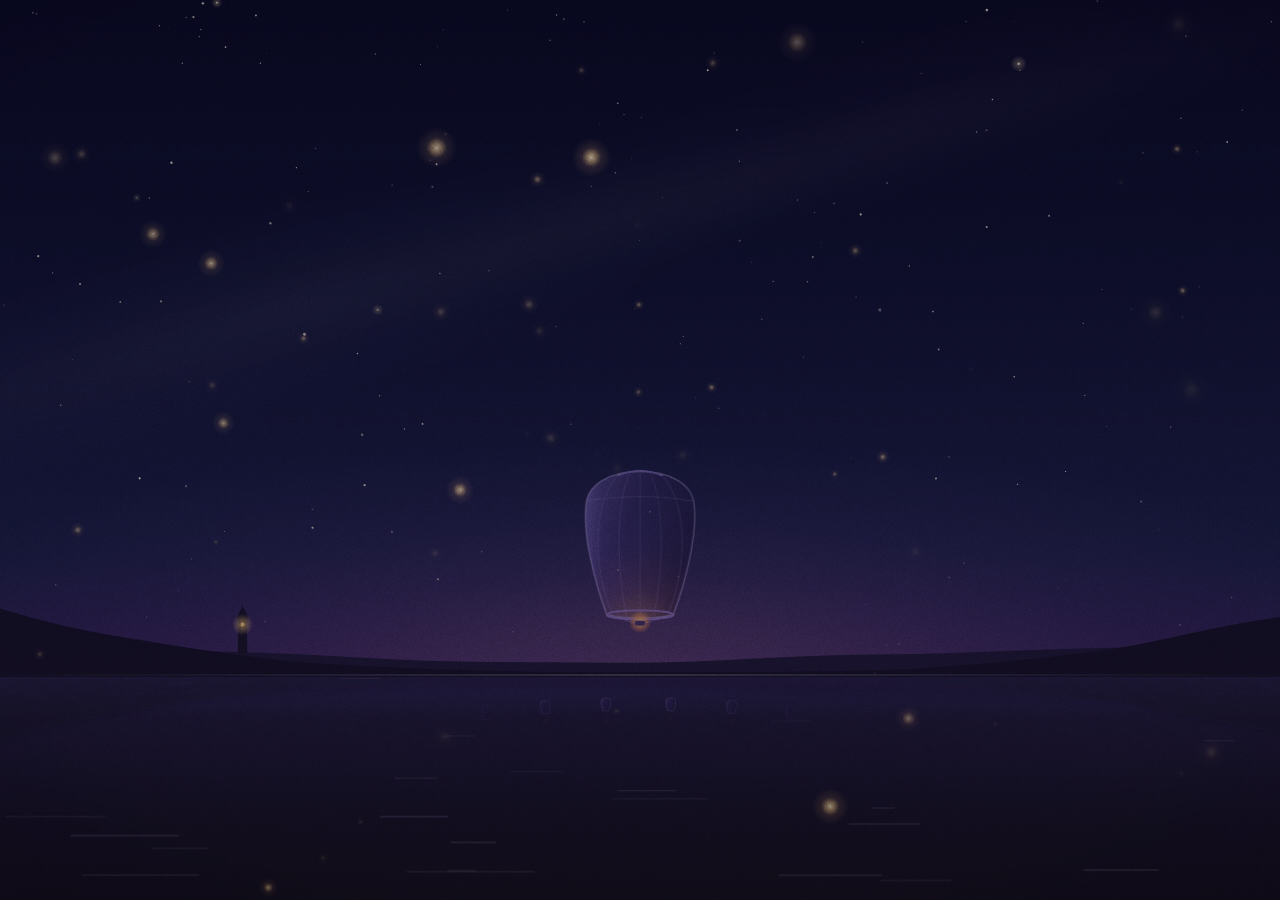
==== commit e69a0929: "Publish the film (e9029f9)" ====
--- a/birthday/index.html
+++ b/birthday/index.html
@@ -30,6 +30,10 @@
   <link rel="icon" type="image/png" sizes="32x32" href="assets/favicon-32.png">
   <link rel="apple-touch-icon" href="assets/apple-touch-icon.png">
   <link rel="manifest" href="site.webmanifest">
+  <!-- the first screen's three faces (greeting, lines, labels), fetched at once: no visible font swap -->
+  <link rel="preload" href="assets/fonts/GreatVibes-400-latin.woff2" as="font" type="font/woff2" crossorigin>
+  <link rel="preload" href="assets/fonts/CormorantGaramond-300i-latin.woff2" as="font" type="font/woff2" crossorigin>
+  <link rel="preload" href="assets/fonts/Cinzel-400-latin.woff2" as="font" type="font/woff2" crossorigin>
   <link rel="stylesheet" href="assets/fonts/fonts.css">
   <link rel="stylesheet" href="assets/css/main.css">
   <link rel="stylesheet" href="assets/css/scenes/shared.css">
@@ -59,12 +63,13 @@
       }
     }
   </script>
-  <script src="assets/vendor/gsap/gsap.min.js"></script>
-  <script src="assets/vendor/gsap/CustomEase.min.js"></script>
-  <script src="assets/vendor/gsap/DrawSVGPlugin.min.js"></script>
-  <script src="assets/vendor/gsap/MotionPathPlugin.min.js"></script>
-  <script src="assets/vendor/gsap/SplitText.min.js"></script>
-  <script src="assets/vendor/gsap/Physics2DPlugin.min.js"></script>
+  <!-- deferred: fetched together, run in order before the film's modules (which need them) -->
+  <script defer src="assets/vendor/gsap/gsap.min.js"></script>
+  <script defer src="assets/vendor/gsap/CustomEase.min.js"></script>
+  <script defer src="assets/vendor/gsap/DrawSVGPlugin.min.js"></script>
+  <script defer src="assets/vendor/gsap/MotionPathPlugin.min.js"></script>
+  <script defer src="assets/vendor/gsap/SplitText.min.js"></script>
+  <script defer src="assets/vendor/gsap/Physics2DPlugin.min.js"></script>
 </head>
 <body>
   <!-- Film stage: every chapter is mounted into #stage -->
@@ -82,9 +87,13 @@
   <div id="ui">
     <div id="subtitles" aria-live="polite"></div>
     <div id="chapter-card" aria-hidden="true"></div>
+    <p id="sr-chapter" class="sr-only" role="status"></p>
     <button id="continue" type="button" hidden><span class="continue-label">Continue</span><span class="continue-orb" aria-hidden="true"></span></button>
     <nav id="progress" aria-label="Chapters"></nav>
-    <button id="mute" type="button" aria-label="Mute music" hidden>
+    <button id="chapters" type="button" aria-label="Chapters" title="Chapters" hidden>
+      <svg viewBox="0 0 24 24" aria-hidden="true"><path class="pg" d="M12 6.5C10 5 7.5 4.6 4 4.8v13c3.5-.2 6 .2 8 1.7 2-1.5 4.5-1.9 8-1.7v-13c-3.5-.2-6 .2-8 1.7z"/><path class="spine" d="M12 6.5v13"/><path class="ln" d="M6.6 8.4c1.4 0 2.6.2 3.6.6M6.6 11.1c1.4 0 2.6.2 3.6.6M17.4 8.4c-1.4 0-2.6.2-3.6.6"/></svg>
+    </button>
+    <button id="mute" type="button" aria-label="Mute sound" hidden>
       <svg viewBox="0 0 24 24" aria-hidden="true"><path class="spk" d="M4 9v6h4l5 4V5L8 9H4z"/><path class="wave" d="M16 8.5a5 5 0 0 1 0 7M18.5 6a8.5 8.5 0 0 1 0 12"/><path class="x" d="M16 9l6 6M22 9l-6 6"/></svg>
     </button>
   </div>
@@ -95,6 +104,7 @@
   </div>
 
   <noscript><p class="noscript">This little film needs JavaScript turned on. ✨</p></noscript>
+  <script src="assets/js/boot-guard.js"></script>
   <script type="module" src="assets/js/main.js"></script>
 </body>
 </html>
--- a/birthday/assets/css/main.css
+++ b/birthday/assets/css/main.css
@@ -42,6 +42,8 @@
   --ease-film: cubic-bezier(.65, 0, .35, 1);
   --safe-b: env(safe-area-inset-bottom, 0px);
   --safe-t: env(safe-area-inset-top, 0px);
+  --safe-l: env(safe-area-inset-left, 0px);
+  --safe-r: env(safe-area-inset-right, 0px);
   --lb: 0px;
 }
 
@@ -168,9 +170,10 @@
   background: radial-gradient(ellipse 80% 34% at center, rgba(22, 11, 38, .42), rgba(22, 11, 38, .18) 55%, rgba(11, 6, 20, 0) 100%);
 }
 #chapter-card .cc-kicker {
-  text-shadow: 0 1px 8px rgba(22, 11, 38, .8);
+  /* light enough, with a close dark halo, to read over a bright daylight chapter */
+  text-shadow: 0 0 2px rgba(22, 11, 38, .9), 0 1px 4px rgba(22, 11, 38, .85), 0 1px 12px rgba(22, 11, 38, .8);
   font-family: var(--f-caps); font-weight: 500; text-transform: uppercase;
-  letter-spacing: .55em; margin-right: -.55em; font-size: clamp(11px, 2.9vw, 15px); color: var(--lavender);
+  letter-spacing: .55em; margin-right: -.55em; font-size: clamp(11px, 2.9vw, 15px); color: #e4d7fb;
 }
 #chapter-card .cc-title {
   font-family: var(--f-display); font-weight: 400; line-height: 1.08;
@@ -191,6 +194,13 @@
 }
 #chapter-card svg.cc-orn { width: min(320px, 70vw); height: 28px; overflow: visible; }
 @keyframes goldshift { from { background-position: 0% 50%; } to { background-position: 100% 50%; } }
+/* landscape phones: titles sized by the short side too, so kicker, title and ornament fit between the bars */
+@media (orientation: landscape) and (max-height: 540px) {
+  #chapter-card { gap: 6px; padding: 0 8vw; }
+  #chapter-card .cc-kicker { font-size: clamp(10px, 2.8vh, 15px); }
+  #chapter-card .cc-title { font-size: clamp(24px, min(9.6vw, 10.5vh), 84px); }
+  #chapter-card svg.cc-orn { height: 18px; }
+}
 
 .gold-text {
   background: var(--gold-text); background-size: 220% 100%;
@@ -247,7 +257,9 @@
   background: rgba(185, 163, 227, .28);
   transition: background .6s, box-shadow .6s, transform .6s;
 }
-#progress button::before { content: ''; position: absolute; inset: -10px -5px; }
+#progress button::before { content: ''; position: absolute; inset: -10px -8.5px; }
+/* with a mouse the seen dots are buttons: spaced so each one's hit area is at least 24 × 24 px */
+@media (min-width: 540px) { #progress:not(.is-indicator) { gap: 17px; } }
 #progress button { position: relative; }
 #progress > .seen { background: rgba(244, 196, 99, .55); }
 #progress > .now { background: var(--gold-hi); box-shadow: 0 0 10px 2px rgba(255, 179, 71, .8); transform: scale(1.25); }
@@ -264,6 +276,58 @@
 #mute .x { display: none; }
 #mute.muted .wave { display: none; }
 #mute.muted .x { display: block; }
+#mute, #chapters { pointer-events: auto; }
+
+/* ---------- Chapters (the book, top left: the mute's mirror) ---------- */
+#chapters {
+  position: absolute; top: calc(var(--safe-t) + 8px); left: 10px; width: 40px; height: 40px;
+  display: grid; place-items: center; border: 0; background: transparent; cursor: pointer; opacity: .7;
+}
+#chapters svg { width: 22px; height: 22px; fill: none; stroke: var(--gold-hi); stroke-width: 1.5; stroke-linecap: round; stroke-linejoin: round; }
+#chapters .pg { fill: rgba(255, 227, 163, .14); }
+#chapters .ln { opacity: .7; }
+#mute:hover, #chapters:hover, #mute:focus-visible, #chapters:focus-visible { opacity: 1; }
+
+.chl { position: absolute; inset: 0; z-index: 62; display: grid; place-items: center; padding: calc(var(--safe-t) + 16px) 16px calc(var(--safe-b) + 16px); background: rgba(8, 4, 15, .72); backdrop-filter: blur(8px); -webkit-backdrop-filter: blur(8px); pointer-events: auto; }
+.chl-panel {
+  width: min(460px, 100%); max-height: 100%; overflow-y: auto; overscroll-behavior: contain;
+  padding: 18px 18px 20px; border-radius: 18px;
+  background: linear-gradient(180deg, rgba(36, 17, 61, .96), rgba(16, 8, 30, .97));
+  border: 1px solid rgba(244, 196, 99, .38);
+  box-shadow: 0 0 0 1px rgba(255, 227, 163, .06) inset, 0 30px 80px rgba(0, 0, 0, .55), 0 0 60px rgba(244, 196, 99, .08);
+}
+.chl-head { display: flex; align-items: flex-start; justify-content: space-between; gap: 12px; margin-bottom: 8px; }
+.chl-kicker { margin: 0; font-family: var(--f-caps); font-size: 11px; letter-spacing: .32em; text-transform: uppercase; color: var(--lavender); }
+.chl-title { margin: 2px 0 0; font-family: var(--f-script); font-weight: 400; font-size: clamp(34px, 9vw, 46px); line-height: 1.05; color: var(--gold-hi); }
+.chl-close { flex: none; width: 44px; height: 44px; border-radius: 50%; border: 1px solid rgba(244, 196, 99, .5); background: rgba(36, 17, 61, .7); color: var(--gold-hi); font-size: 18px; cursor: pointer; }
+.chl-list { list-style: none; margin: 6px 0 0; padding: 0; display: grid; gap: 4px; }
+.chl-item {
+  display: flex; align-items: center; gap: 12px; width: 100%; min-height: 46px; padding: 8px 12px; border-radius: 12px;
+  border: 1px solid transparent; background: transparent; text-align: left; color: var(--cream);
+  font-family: var(--f-serif); font-size: 19px; line-height: 1.2;
+}
+.chl-go { cursor: pointer; }
+.chl-go:hover { background: rgba(244, 196, 99, .08); border-color: rgba(244, 196, 99, .3); }
+.chl-n { flex: none; width: 26px; height: 26px; display: grid; place-items: center; border-radius: 50%; font-family: var(--f-caps); font-size: 11px; color: var(--gold-hi); border: 1px solid rgba(244, 196, 99, .45); }
+.chl-n.is-part { border-color: transparent; font-size: 13px; }
+.chl-name { flex: 1; min-width: 0; }
+.chl-tag { flex: none; font-family: var(--f-caps); font-size: 10px; letter-spacing: .24em; text-transform: uppercase; color: #2a1238; background: var(--gold); padding: 3px 8px; border-radius: 999px; }
+.is-now .chl-item { border-color: rgba(244, 196, 99, .55); background: rgba(244, 196, 99, .1); }
+.is-now .chl-n { background: var(--gold-hi); color: #2a1238; }
+.is-ahead .chl-item { color: rgba(217, 200, 245, .45); }
+.is-ahead .chl-n { color: rgba(217, 200, 245, .5); border-color: rgba(185, 163, 227, .25); }
+.chl-note { margin: 12px 4px 0; font-style: italic; font-size: 16px; color: var(--lavender); opacity: .85; }
+.chl-foot { margin-top: 14px; display: flex; justify-content: center; }
+
+/* ---------- A chapter that didn't arrive (a dropped connection) ---------- */
+.load-fail {
+  position: absolute; left: 50%; bottom: calc(var(--lb) + 4vh + var(--safe-b)); transform: translateX(-50%); z-index: 61;
+  width: min(440px, calc(100vw - 32px)); padding: 16px 18px; border-radius: 16px; text-align: center; pointer-events: auto;
+  background: rgba(22, 11, 38, .88); border: 1px solid rgba(244, 196, 99, .45); backdrop-filter: blur(8px); -webkit-backdrop-filter: blur(8px);
+}
+.load-fail-text { margin: 0 0 12px; font-style: italic; font-size: 18px; color: var(--cream); }
+.load-fail-actions { display: flex; flex-wrap: wrap; gap: 10px; justify-content: center; }
+.boot-retry { margin-top: 18px; pointer-events: auto; }
 
 /* ---------- Generic scene ---------- */
 .scene { position: absolute; inset: 0; overflow: hidden; }
@@ -332,7 +396,9 @@
 :focus { outline: none; }
 :focus-visible { outline: 2px solid var(--gold-hi); outline-offset: 3px; border-radius: 8px; }
 .sr-only { position: absolute; width: 1px; height: 1px; padding: 0; margin: -1px; overflow: hidden; clip: rect(0 0 0 0); white-space: nowrap; border: 0; }
-.reduced-motion #grain { animation: none; }
+/* the in-film calm switch (the owner's "calm" theme, or a reduced-motion device) stills the pulses too */
+.reduced-motion #grain, .reduced-motion #continue, .reduced-motion .hint { animation: none; }
+@media (prefers-reduced-motion: reduce) { .hint { animation: none; } }
 .sub-line.hand { font-family: var(--f-hand); font-style: normal; font-size: clamp(26px, 7vw, 44px); color: var(--cream); }
 
 /* ---------- the virtual camera (core/camera.js) ----------
--- a/birthday/assets/css/scenes/invite.css
+++ b/birthday/assets/css/scenes/invite.css
@@ -121,6 +121,19 @@
   display: flex; align-items: center; justify-content: center; gap: 10px;
   font-family: var(--f-caps); font-size: 10.5px; letter-spacing: .32em; text-transform: lowercase; color: var(--lavender); opacity: 0;
 }
+/* a return visit: continue where she left off · her photos · the chapters (quiet; the lantern stays the star) */
+.inv-more {
+  position: absolute; left: 0; right: 0; bottom: calc(var(--safe-b) + 4.6vh + 26px); z-index: 3;
+  display: flex; flex-wrap: wrap; justify-content: center; gap: 4px 14px; padding: 0 16px; opacity: 0;
+}
+.inv-more[hidden] { display: none; }
+.inv-alt {
+  min-height: 44px; padding: 10px 12px; border: 0; background: none; cursor: pointer;
+  font-family: var(--f-caps); font-size: clamp(10.5px, 2.9vw, 12px); letter-spacing: .22em; text-transform: uppercase;
+  color: var(--gold-hi); opacity: .82; text-decoration: underline; text-decoration-color: rgba(244, 196, 99, .4); text-underline-offset: 6px;
+  max-width: 100%; overflow-wrap: anywhere;
+}
+.inv-alt:hover, .inv-alt:focus-visible { opacity: 1; text-decoration-color: rgba(255, 227, 163, .9); }
 .inv-phones { width: 15px; height: 15px; fill: none; stroke: currentColor; stroke-width: 1.3; stroke-linecap: round; stroke-linejoin: round; }
 
 @media (orientation: landscape) {
@@ -128,6 +141,22 @@
   .inv-lantern { height: clamp(112px, 21vh, 210px); }
   .inv-light { translate: -50% calc(-100% - 5vh); }
   .inv-greet { font-size: clamp(52px, 11vh, 112px); max-width: none; }
+}
+/* small portrait phones (320 × 568): the words a little higher, clear of the lantern */
+@media (orientation: portrait) and (max-height: 600px) {
+  .inv-copy { top: calc(var(--safe-t) + 7.5vh); }
+}
+/* landscape phones: the words on the left, the lantern on the right, so neither covers the other */
+@media (orientation: landscape) and (max-height: 540px) {
+  .inv-copy { right: 46%; top: calc(var(--safe-t) + 8vh); padding: 0 2vw 0 7vw; text-align: left; }
+  .inv-greet { margin: 0; font-size: clamp(38px, 13vh, 72px); }
+  .inv-lines { margin-left: 0; }
+  .inv-copy { right: 50%; }
+  .inv-lines p { font-size: clamp(14px, 4.4vh, 20px); text-wrap: pretty; }
+  .inv-light { left: 75%; padding-left: 8px; padding-right: 8px; }
+  .inv-label::before, .inv-label::after { width: 16px; }
+  /* a return visit's choices stay in the words' column, clear of the lantern's tap area */
+  .inv-more { right: 50%; justify-content: flex-start; padding: 0 2vw 0 7vw; }
 }
 
 /* ---------- gate (countdown) ---------- */
--- a/birthday/assets/css/scenes/story.css
+++ b/birthday/assets/css/scenes/story.css
@@ -68,6 +68,14 @@
   .st-words { top: calc(var(--safe-t, 0px) + 7vh); }
   .st-window { top: 28%; height: 54vh; width: min(64vw, 96vh); margin-left: calc(min(64vw, 96vh) / -2); }
 }
+/* landscape phones: the words sit just under the top bar, smaller, and the window a little lower,
+   so a memory never covers her photos */
+@media (orientation: landscape) and (max-height: 540px) {
+  .st-words { top: calc(max(var(--safe-t, 0px), var(--lb, 0px)) + max(1.5vh, 30px)); padding: 0 12vw; } /* below the progress dots */
+  .st-when { margin-bottom: .35em; font-size: 10px; }
+  .st-line { font-size: clamp(16px, 5.2vh, 40px); line-height: 1.2; }
+  .st-window { top: 34%; height: 50vh; }
+}
 .st-glass {
   position: relative; width: 100%; height: 100%; overflow: hidden; border-radius: 26px;
   background: linear-gradient(180deg, #f7d9a6 0%, #f1b892 46%, #e59a86 70%, #c77e83 100%);
--- a/birthday/assets/css/scenes/letter.css
+++ b/birthday/assets/css/scenes/letter.css
@@ -61,6 +61,27 @@
 }
 .lt-flower { position: absolute; right: 10px; bottom: 6px; width: 90px; opacity: .85; rotate: -18deg; pointer-events: none; }
 .lt-voice { margin-top: 22px; color: #6b2f57; background: rgba(107, 47, 87, .08); border-color: rgba(107, 47, 87, .4); }
+.lt-ink { display: inline; }
+/* the voice note: play / pause, a thin progress line, the time; one gentle line if it can't play */
+.lt-voice-wrap { display: flex; flex-direction: column; align-items: flex-start; gap: 8px; margin-top: 4px; }
+.lt-voice-wrap[hidden] { display: none; }
+.lt-voice-label { white-space: pre-wrap; }
+.lt-voice { max-width: 100%; text-align: left; }
+.lt-voice-bar { width: min(260px, 70%); height: 2px; border-radius: 2px; background: rgba(107, 47, 87, .18); overflow: hidden; }
+.lt-voice-bar[hidden], .lt-voice-time[hidden] { display: none; }
+.lt-voice-bar i { display: block; height: 100%; background: #b0476f; transform: scaleX(0); transform-origin: 0 50%; transition: transform .25s linear; }
+.lt-voice-time { font-family: var(--f-caps); font-size: 11px; letter-spacing: .14em; color: rgba(107, 47, 87, .7); min-height: 1em; }
+.lt-voice-note { margin: 0; font-family: var(--f-hand); font-size: 20px; color: #6b2f57; }
+.lt-voice-note:empty { display: none; }
+/* "Show it all": the rest of the letter at once (quiet, beside the paper) */
+.lt-all {
+  position: absolute; right: max(12px, calc(var(--safe-r, 0px) + 12px)); bottom: calc(var(--lb, 0px) + 3.2vh + var(--safe-b)); z-index: 5;
+  min-height: 44px; padding: 10px 16px; border-radius: 999px; cursor: pointer;
+  font-family: var(--f-caps); font-size: 11.5px; letter-spacing: .22em; text-transform: uppercase; color: var(--gold-hi);
+  background: rgba(22, 11, 38, .55); border: 1px solid rgba(244, 196, 99, .45);
+  backdrop-filter: blur(6px); -webkit-backdrop-filter: blur(6px);
+}
+.lt-all:hover, .lt-all:focus-visible { border-color: rgba(255, 227, 163, .9); }
 
 /* candle-lit writing desk */
 .lt-desk { position: absolute; left: 0; right: 0; bottom: 0; height: 34vh; pointer-events: none;
@@ -93,3 +114,5 @@
   content: ''; position: absolute; left: 0; right: 0; bottom: 0; height: 34vh; pointer-events: none; z-index: 1;
   background: linear-gradient(180deg, rgba(40, 22, 30, 0) 0%, rgba(58, 34, 34, .55) 30%, #2a1720 62%, #1d0f17 100%);
 }
+/* on a phone the "tap to write faster" hint sits on the bottom row: "Show it all" goes just above it */
+@media (max-width: 560px) { .lt-all { bottom: calc(var(--lb) + 3.4vh + var(--safe-b) + 56px); } }
--- a/birthday/assets/css/scenes/video.css
+++ b/birthday/assets/css/scenes/video.css
@@ -12,3 +12,5 @@
 .vd-play svg { position: absolute; inset: 0; width: 100%; height: 100%; animation: spin 30s linear infinite; }
 .vd-play span { position: relative; font-size: 28px; color: #3b1a57; padding-left: 5px; }
 @keyframes spin { to { rotate: 360deg; } }
+.vd-note { position: absolute; inset: 0; display: grid; place-items: center; margin: 0; padding: 20px; text-align: center; font-family: var(--f-serif); font-style: italic; font-size: 19px; color: var(--cream); }
+.is-mobile .vd-frame:has(.vd-note) { width: min(92vw, 520px); }
--- a/birthday/assets/css/scenes/credits.css
+++ b/birthday/assets/css/scenes/credits.css
@@ -37,3 +37,12 @@
 .cr-post-line { margin: 0; min-height: 2.6em; font-style: italic; font-size: clamp(20px, 5.4vw, 30px); color: var(--cream); max-width: 560px; }
 .cr-post .chm { right: 12vw; bottom: calc(var(--lb, 0px) + 10vh); }
 @media (max-width: 600px) { .cr-actions { flex-direction: column; align-items: center; } }
+/* landscape phones: the whole end card (and "wait…") fits between the bars */
+@media (orientation: landscape) and (max-height: 540px) {
+  .cr-end { gap: 2px; padding: calc(var(--lb) + 4px) 6vw; }
+  .cr-the-end { font-size: clamp(12px, 3.6vh, 20px); }
+  .cr-end-sub { font-size: clamp(30px, 11vh, 96px); }
+  .cr-actions { flex-direction: row; margin-top: 10px; }
+  .cr-secrets { margin-top: 8px; }
+  .cr-wait { margin-top: 0; padding: 4px 14px; }
+}
--- a/birthday/assets/css/scenes/gallery.css
+++ b/birthday/assets/css/scenes/gallery.css
@@ -10,9 +10,28 @@
 .gal-item .ph { width: 100%; }
 .gal-item figcaption { padding: 8px 10px 10px; font-family: var(--f-hand); font-size: 19px; color: var(--cream); }
 .gal-empty { text-align: center; font-style: italic; color: var(--lilac); font-size: 20px; }
-.gal-light { position: fixed; inset: 0; z-index: 3; display: flex; flex-direction: column; align-items: center; justify-content: center; gap: 14px; background: rgba(5, 2, 10, .96); padding: 5vw; cursor: zoom-out; }
-.gal-light img { max-width: 100%; max-height: 80vh; border-radius: 6px; box-shadow: 0 0 0 2px rgba(244, 196, 99, .6), 0 30px 80px rgba(0, 0, 0, .7); }
-.gal-light p { margin: 0; font-family: var(--f-hand); font-size: 24px; color: var(--cream); }
+.gal-light {
+  position: fixed; inset: 0; z-index: 61; display: flex; flex-direction: column; align-items: center; justify-content: center;
+  background: rgba(5, 2, 10, .96); padding: calc(var(--safe-t) + 64px) calc(var(--safe-r) + 56px) calc(var(--safe-b) + 24px) calc(var(--safe-l) + 56px);
+  touch-action: pan-y pinch-zoom; /* a sideways swipe reaches the album (next / previous) */
+}
+.gal-light[hidden] { display: none; }
+.gal-light-bar { position: absolute; top: calc(var(--safe-t) + 10px); left: 14px; right: 10px; display: flex; align-items: center; justify-content: space-between; gap: 12px; }
+.gal-count { margin: 0; font-family: var(--f-caps); font-size: 11px; letter-spacing: .3em; text-transform: uppercase; color: var(--lavender); }
+.gal-light-close, .gal-nav {
+  flex: none; width: 44px; height: 44px; border-radius: 50%; display: grid; place-items: center; cursor: pointer;
+  border: 1px solid rgba(244, 196, 99, .5); background: rgba(36, 17, 61, .7); color: var(--gold-hi); font-size: 18px; line-height: 1;
+}
+.gal-nav { position: absolute; top: 50%; translate: 0 -50%; font-size: 28px; padding-bottom: 3px; }
+.gal-nav[hidden] { display: none; }
+.gal-prev { left: calc(var(--safe-l) + 6px); }
+.gal-next { right: calc(var(--safe-r) + 6px); }
+.gal-light-fig { margin: 0; display: flex; flex-direction: column; align-items: center; gap: 14px; max-width: 100%; max-height: 100%; }
+.gal-light img { max-width: 100%; max-height: calc(100vh - 190px); max-height: calc(100dvh - 190px); object-fit: contain; border-radius: 6px; box-shadow: 0 0 0 2px rgba(244, 196, 99, .6), 0 30px 80px rgba(0, 0, 0, .7); user-select: none; -webkit-user-drag: none; }
+.gal-light-cap { margin: 0; max-width: 34em; text-align: center; font-family: var(--f-hand); font-size: 24px; line-height: 1.15; color: var(--cream); }
+.gal-light-cap[hidden] { display: none; }
+@media (max-width: 520px) { .gal-light { padding-left: 14px; padding-right: 14px; } .gal-nav { top: auto; bottom: calc(var(--safe-b) + 14px); translate: none; } .gal-light { padding-bottom: calc(var(--safe-b) + 74px); } }
+@media (hover: hover) { .gal-light-close:hover, .gal-nav:hover, .gal-close:hover { border-color: rgba(255, 227, 163, .95); background: rgba(59, 26, 87, .85); } }
 .gal-item:focus-visible { outline: 2px solid var(--gold-hi); outline-offset: 3px; }
 .gal-date { display: block; margin-top: 2px; font-family: var(--f-caps); font-size: 10px; letter-spacing: .24em; text-transform: uppercase; color: var(--lavender); }
 .gal-light:focus { outline: none; }
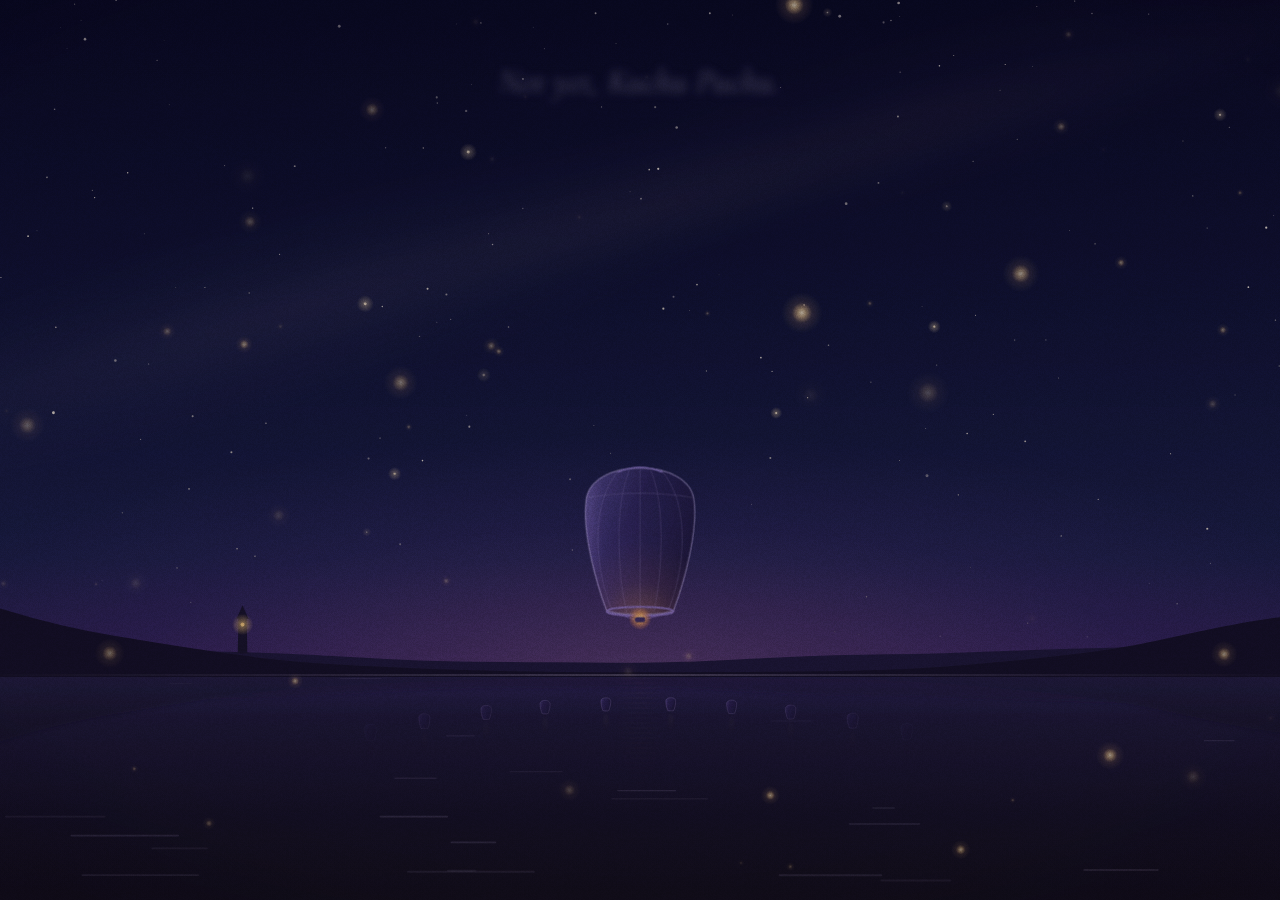
==== commit 6d116b6b: "Publish the film (84815eb)" ====
--- a/birthday/index.html
+++ b/birthday/index.html
@@ -41,6 +41,7 @@
   <link rel="stylesheet" href="assets/css/scenes/prologue.css">
   <link rel="stylesheet" href="assets/css/scenes/tower.css">
   <link rel="stylesheet" href="assets/css/scenes/story.css">
+  <link rel="stylesheet" href="assets/css/scenes/met.css">
   <link rel="stylesheet" href="assets/css/scenes/hair.css">
   <link rel="stylesheet" href="assets/css/scenes/names.css">
   <link rel="stylesheet" href="assets/css/scenes/dance.css">
--- a/birthday/assets/css/main.css
+++ b/birthday/assets/css/main.css
@@ -317,7 +317,7 @@
 .is-ahead .chl-item { color: rgba(217, 200, 245, .45); }
 .is-ahead .chl-n { color: rgba(217, 200, 245, .5); border-color: rgba(185, 163, 227, .25); }
 .chl-note { margin: 12px 4px 0; font-style: italic; font-size: 16px; color: var(--lavender); opacity: .85; }
-.chl-foot { margin-top: 14px; display: flex; justify-content: center; }
+.chl-foot { margin-top: 14px; display: flex; flex-wrap: wrap; gap: 10px; justify-content: center; }
 
 /* ---------- A chapter that didn't arrive (a dropped connection) ---------- */
 .load-fail {
--- a/birthday/assets/css/scenes/story.css
+++ b/birthday/assets/css/scenes/story.css
@@ -36,6 +36,11 @@
   letter-spacing: .38em; margin-right: -.38em; font-size: clamp(11px, 2.8vw, 14px); color: var(--gold-hi);
   text-shadow: 0 1px 8px rgba(40, 14, 40, .7);
 }
+.st-title {
+  margin: 0 0 .55em; font-family: var(--f-caps); font-weight: 500; letter-spacing: .14em; line-height: 1.3;
+  font-size: clamp(13px, 3.4vw, 18px); color: var(--gold-hi); text-wrap: balance; overflow-wrap: anywhere;
+  text-shadow: 0 1px 8px rgba(40, 14, 40, .75), 0 0 2px rgba(40, 14, 40, .5);
+}
 .st-text { display: grid; gap: .25em; }
 .st-line {
   margin: 0; font-family: var(--f-serif); font-style: italic; font-weight: 500;
@@ -73,6 +78,7 @@
 @media (orientation: landscape) and (max-height: 540px) {
   .st-words { top: calc(max(var(--safe-t, 0px), var(--lb, 0px)) + max(1.5vh, 30px)); padding: 0 12vw; } /* below the progress dots */
   .st-when { margin-bottom: .35em; font-size: 10px; }
+  .st-title { margin-bottom: .3em; font-size: 12px; }
   .st-line { font-size: clamp(16px, 5.2vh, 40px); line-height: 1.2; }
   .st-window { top: 34%; height: 50vh; }
 }
--- a/birthday/assets/css/scenes/met.css
+++ b/birthday/assets/css/scenes/met.css
@@ -0,0 +1,140 @@
+/* ============================================================ The Day We Met, From My Side (met) */
+/* A journal by lamplight: night above, a warm glow below, and his cards as pages in plum and gold. */
+.scene-met { overflow: hidden; background: radial-gradient(ellipse 130% 85% at 50% 0%, #3b1a57 0%, #24113d 42%, #160b26 72%, #0b0614 100%); }
+
+.mt-sky { position: absolute; inset: 0; z-index: 0; pointer-events: none; }
+.mt-glow {
+  position: absolute; left: calc(50% - 75vmax); bottom: -34vmax; width: 150vmax; height: 80vmax; border-radius: 50%; /* (the camera writes its `translate`) */
+  background: radial-gradient(closest-side, rgba(255, 179, 71, .24), rgba(255, 159, 67, .1) 45%, rgba(255, 159, 67, 0) 75%);
+  animation: mt-breathe 9s ease-in-out infinite;
+}
+.mt-stars {
+  position: absolute; inset: 0; opacity: .8;
+  background-image:
+    radial-gradient(1.5px 1.5px at 8% 12%, #fff4e0, transparent), radial-gradient(1px 1px at 21% 31%, #ffe3a3, transparent),
+    radial-gradient(1.5px 1.5px at 34% 8%, #fff4e0, transparent), radial-gradient(1px 1px at 47% 22%, #d9c8f5, transparent),
+    radial-gradient(2px 2px at 63% 10%, #ffe3a3, transparent), radial-gradient(1px 1px at 72% 28%, #fff4e0, transparent),
+    radial-gradient(1.5px 1.5px at 86% 16%, #d9c8f5, transparent), radial-gradient(1px 1px at 94% 36%, #fff4e0, transparent),
+    radial-gradient(1px 1px at 4% 44%, #d9c8f5, transparent), radial-gradient(1.5px 1.5px at 92% 58%, #ffe3a3, transparent),
+    radial-gradient(1px 1px at 13% 66%, #fff4e0, transparent), radial-gradient(1px 1px at 55% 4%, #fff4e0, transparent);
+  animation: mt-twinkle 6s ease-in-out infinite alternate;
+}
+@keyframes mt-breathe { 0%, 100% { opacity: .85; transform: scale(1); } 50% { opacity: 1; transform: scale(1.04); } }
+@keyframes mt-twinkle { from { opacity: .55; } to { opacity: .9; } }
+
+/* the page area: below the top buttons, above Continue; a page taller than the screen scrolls here */
+.mt-scroll {
+  position: absolute; inset: 0; z-index: 2; display: flex; flex-direction: column;
+  overflow-x: hidden; overflow-y: auto; overscroll-behavior: contain; -webkit-overflow-scrolling: touch; scrollbar-width: thin; scrollbar-color: rgba(244, 196, 99, .35) transparent;
+  padding: calc(var(--safe-t) + 56px) calc(var(--safe-r) + 16px) calc(var(--safe-b) + var(--lb) + 3.4vh + 74px) calc(var(--safe-l) + 16px);
+  -webkit-mask-image: linear-gradient(180deg, transparent 0, #000 46px, #000 calc(100% - 60px), transparent 100%);
+  mask-image: linear-gradient(180deg, transparent 0, #000 46px, #000 calc(100% - 60px), transparent 100%);
+}
+.mt-scroll:focus, .mt-scroll:focus-visible { outline: none; }
+.mt-page { margin: auto 0; width: 100%; }
+
+/* ---------- a page ---------- */
+.mt-card {
+  position: relative; margin: 0 auto; width: min(100%, 620px);
+  padding: clamp(26px, 5vw, 42px) clamp(20px, 5.5vw, 46px) clamp(26px, 5vw, 40px);
+  border-radius: 6px 16px 16px 6px; /* the spine on the left */
+  border: 1px solid rgba(244, 196, 99, .34);
+  background:
+    linear-gradient(90deg, rgba(8, 4, 15, .38), rgba(8, 4, 15, 0) 22px),
+    radial-gradient(ellipse 90% 70% at 70% 100%, rgba(255, 179, 71, .1), rgba(255, 179, 71, 0) 70%),
+    linear-gradient(168deg, rgba(59, 26, 87, .92), rgba(36, 17, 61, .94) 55%, rgba(22, 11, 38, .96));
+  box-shadow: inset 0 0 0 7px rgba(22, 11, 38, .3), inset 0 0 0 8px rgba(244, 196, 99, .13), 0 30px 80px rgba(0, 0, 0, .5), 0 0 70px rgba(255, 179, 71, .08);
+  color: var(--cream); text-align: left;
+}
+.mt-card.has-photos { width: min(100%, 560px); }
+/* a ribbon bookmark */
+.mt-card::before {
+  content: ''; position: absolute; top: -5px; right: clamp(22px, 6vw, 40px); width: 14px; height: 50px;
+  background: linear-gradient(180deg, var(--gold-deep), var(--gold) 70%);
+  clip-path: polygon(0 0, 100% 0, 100% 100%, 50% 80%, 0 100%);
+  box-shadow: 0 4px 10px rgba(0, 0, 0, .3);
+}
+.mt-scroll:focus-visible .mt-card { box-shadow: inset 0 0 0 7px rgba(22, 11, 38, .3), inset 0 0 0 8px rgba(244, 196, 99, .13), 0 0 0 2px var(--gold-hi), 0 30px 80px rgba(0, 0, 0, .5); }
+
+.mt-body { min-width: 0; }
+.mt-count {
+  margin: 0 0 14px; padding-right: 40px; font-family: var(--f-caps); font-size: 11px; letter-spacing: .3em; text-transform: uppercase; color: var(--lavender);
+}
+.mt-head {
+  margin: 0 0 .9em; padding-right: 32px; font-family: var(--f-caps); font-weight: 500; letter-spacing: .14em; line-height: 1.3;
+  font-size: clamp(14px, min(3.8vw, 2.6vh), 20px); color: var(--gold-hi); overflow-wrap: anywhere;
+}
+.mt-head::after {
+  content: ''; display: block; width: 64px; height: 1px; margin-top: .75em;
+  background: linear-gradient(90deg, rgba(244, 196, 99, .85), rgba(244, 196, 99, 0));
+}
+.mt-text p {
+  margin: 0 0 .55em; font-family: var(--f-serif); font-weight: 500; line-height: 1.4; overflow-wrap: anywhere;
+  font-size: clamp(20px, min(5.4vw, 3.6vh), 30px); color: var(--cream); text-wrap: pretty;
+}
+.mt-text p:last-child { margin-bottom: 0; }
+.mt-feel { margin-top: 1.2em; padding: 2px 0 2px 16px; border-left: 2px solid rgba(244, 196, 99, .5); }
+.mt-body > .mt-feel:first-child, .mt-count + .mt-feel { margin-top: 0; }
+.mt-feel-label { margin: 0 0 .5em; font-family: var(--f-caps); font-size: 11px; letter-spacing: .3em; text-transform: uppercase; color: var(--gold); }
+.mt-feel-text p {
+  margin: 0 0 .45em; font-family: var(--f-serif); font-style: italic; font-weight: 500; line-height: 1.38; overflow-wrap: anywhere;
+  font-size: clamp(19px, min(5vw, 3.3vh), 27px); color: var(--lilac); text-wrap: pretty;
+}
+.mt-feel-text p:last-child { margin-bottom: 0; }
+
+/* his photos: real prints, never retouched — a paper border, a tilt and a shadow */
+.mt-photos { display: flex; justify-content: center; align-items: center; gap: 16px; margin-top: clamp(20px, 3.4vh, 30px); padding: 4px 0 6px; }
+.only-photos .mt-photos { margin-top: 0; }
+.mt-pol {
+  flex: 0 1 auto; margin: 0; width: min(78%, 300px, calc(44vh * var(--r, .75))); min-width: 0;
+  padding: 8px 8px 0; background: #fbf6ec; border-radius: 3px; rotate: var(--tilt, 0deg);
+  box-shadow: 0 18px 38px -14px rgba(0, 0, 0, .7), 0 3px 8px rgba(0, 0, 0, .35);
+}
+.is-two .mt-pol { width: min(calc(50% - 8px), 230px, calc(34vh * var(--r, .75))); }
+.mt-pol .ph { width: 100%; aspect-ratio: var(--r, .75); border-radius: 1px; background: #e9dccb; }
+.mt-pol img { transition: opacity var(--motion-slow) var(--ease-out); }
+.mt-pol img.is-wait { opacity: 0; }
+.mt-pol figcaption { padding: 6px 2px 10px; font-family: var(--f-hand); font-size: clamp(16px, 4vw, 20px); line-height: 1.1; color: #4a2a5c; text-align: center; overflow-wrap: anywhere; }
+.mt-pol:not(.has-cap) { padding-bottom: 26px; } /* a polaroid's chin */
+
+/* the intro and the end: his line(s), on their own */
+.mt-lines { max-width: 30em; margin: 0 auto; text-align: center; }
+.mt-line {
+  margin: 0 0 .45em; font-family: var(--f-serif); font-style: italic; font-weight: 500; line-height: 1.32; overflow-wrap: anywhere;
+  font-size: clamp(24px, min(6.4vw, 4.6vh), 42px); color: var(--cream); text-wrap: balance;
+  text-shadow: 0 0 18px rgba(255, 210, 140, .35), 0 2px 12px rgba(0, 0, 0, .8);
+}
+.mt-line:last-child { margin-bottom: 0; }
+
+/* wide screens: the page as a spread — his words on the left, the polaroids on the right */
+@media (orientation: landscape) and (min-width: 640px) {
+  .mt-card.has-photos:not(.only-photos) {
+    width: min(100%, 980px); display: grid; grid-template-columns: minmax(0, 1.15fr) minmax(0, .85fr); align-items: center;
+    column-gap: clamp(22px, 4vw, 52px);
+  }
+  .mt-card.has-photos:not(.only-photos) .mt-photos { margin-top: 0; }
+  .has-photos:not(.only-photos) .mt-pol { width: min(100%, 340px, calc(58vh * var(--r, .75))); }
+  .is-two:not(.only-photos) .mt-pol { width: min(calc(50% - 8px), 220px, calc(50vh * var(--r, .75))); }
+  .only-photos .mt-pol { width: min(60%, 360px, calc(58vh * var(--r, .75))); }
+  .only-photos.is-two .mt-pol { width: min(calc(50% - 8px), 300px, calc(52vh * var(--r, .75))); }
+}
+/* landscape phones: a little more room for the page between the top buttons and Continue */
+@media (orientation: landscape) and (max-height: 540px) {
+  .mt-scroll { padding-top: calc(var(--safe-t) + 50px); padding-bottom: calc(var(--safe-b) + var(--lb) + 3.4vh + 64px); }
+  .mt-card { padding: 22px clamp(20px, 4vw, 34px) 22px; }
+  .mt-count { margin-bottom: 8px; }
+  .mt-head { margin-bottom: .6em; }
+  .mt-pol figcaption { font-size: 15px; padding-bottom: 6px; }
+  .mt-pol:not(.has-cap) { padding-bottom: 18px; }
+  .mt-card .mt-pol { width: min(78%, 280px, calc(44vh * var(--r, .75))); }
+  .mt-card.is-two .mt-pol { width: min(calc(50% - 8px), 220px, calc(40vh * var(--r, .75))); }
+}
+@media (orientation: landscape) and (min-width: 640px) and (max-height: 540px) {
+  .mt-card.has-photos:not(.only-photos) .mt-pol { width: min(100%, 280px, calc(44vh * var(--r, .75))); }
+  .mt-card.is-two:not(.only-photos) .mt-pol { width: min(calc(50% - 8px), 200px, calc(40vh * var(--r, .75))); }
+}
+
+@media (prefers-reduced-motion: reduce) {
+  .mt-glow, .mt-stars { animation: none; }
+}
+.reduced-motion .mt-glow, .reduced-motion .mt-stars { animation: none; }
--- a/birthday/assets/css/scenes/letter.css
+++ b/birthday/assets/css/scenes/letter.css
@@ -73,15 +73,27 @@
 .lt-voice-time { font-family: var(--f-caps); font-size: 11px; letter-spacing: .14em; color: rgba(107, 47, 87, .7); min-height: 1em; }
 .lt-voice-note { margin: 0; font-family: var(--f-hand); font-size: 20px; color: #6b2f57; }
 .lt-voice-note:empty { display: none; }
-/* "Show it all": the rest of the letter at once (quiet, beside the paper) */
-.lt-all {
+/* "Pause" and "Show it all" while the letter writes itself (quiet, beside the paper) */
+.lt-ctrls {
   position: absolute; right: max(12px, calc(var(--safe-r, 0px) + 12px)); bottom: calc(var(--lb, 0px) + 3.2vh + var(--safe-b)); z-index: 5;
-  min-height: 44px; padding: 10px 16px; border-radius: 999px; cursor: pointer;
+  display: flex; flex-wrap: wrap-reverse; justify-content: flex-end; align-items: center; gap: 8px;
+  max-width: calc(100vw - 24px - var(--safe-l, 0px) - var(--safe-r, 0px));
+}
+.lt-all, .lt-pause {
+  min-height: 44px; padding: 10px 16px; border-radius: 999px; cursor: pointer; white-space: nowrap;
   font-family: var(--f-caps); font-size: 11.5px; letter-spacing: .22em; text-transform: uppercase; color: var(--gold-hi);
-  background: rgba(22, 11, 38, .55); border: 1px solid rgba(244, 196, 99, .45);
+  background: rgba(22, 11, 38, .9); border: 1px solid rgba(244, 196, 99, .45);
   backdrop-filter: blur(6px); -webkit-backdrop-filter: blur(6px);
 }
-.lt-all:hover, .lt-all:focus-visible { border-color: rgba(255, 227, 163, .9); }
+.lt-pause { min-width: 44px; }
+.lt-pause[aria-pressed="true"] { color: #2a1238; background: rgba(255, 227, 163, .92); border-color: rgba(255, 227, 163, .95); }
+.lt-all:hover, .lt-all:focus-visible, .lt-pause:hover, .lt-pause:focus-visible { border-color: rgba(255, 227, 163, .9); }
+.lt-all:disabled, .lt-pause:disabled { cursor: default; }
+@media (max-width: 380px) { .lt-all, .lt-pause { padding: 10px 12px; letter-spacing: .14em; } }
+/* the whole letter is there: a small ornament under the signature */
+.lt-flourish { display: flex; align-items: center; gap: 10px; width: max-content; margin: .5em 0 0; opacity: 0; color: #a4456c; }
+.lt-flourish span { font-size: 18px; line-height: 1; }
+.lt-flourish i { display: block; width: 34px; height: 1px; background: currentColor; opacity: .55; }
 
 /* candle-lit writing desk */
 .lt-desk { position: absolute; left: 0; right: 0; bottom: 0; height: 34vh; pointer-events: none;
@@ -114,5 +126,8 @@
   content: ''; position: absolute; left: 0; right: 0; bottom: 0; height: 34vh; pointer-events: none; z-index: 1;
   background: linear-gradient(180deg, rgba(40, 22, 30, 0) 0%, rgba(58, 34, 34, .55) 30%, #2a1720 62%, #1d0f17 100%);
 }
-/* on a phone the "tap to write faster" hint sits on the bottom row: "Show it all" goes just above it */
-@media (max-width: 560px) { .lt-all { bottom: calc(var(--lb) + 3.4vh + var(--safe-b) + 56px); } }
+/* the "tap to write faster" hint sits in the middle of the bottom row: where the two buttons beside it would
+   touch it (phones, landscape phones, small tablets), they go just above it (higher still when it wraps) */
+@media (max-width: 860px) { .lt-ctrls { bottom: calc(var(--lb) + 3.4vh + var(--safe-b) + 56px); } }
+@media (max-width: 340px) { .lt-ctrls { bottom: calc(var(--lb) + 3.4vh + var(--safe-b) + 66px); } }
+.lt-voice[aria-busy="true"] { cursor: progress; }
--- a/birthday/assets/css/scenes/gallery.css
+++ b/birthday/assets/css/scenes/gallery.css
@@ -30,6 +30,10 @@
 .gal-light img { max-width: 100%; max-height: calc(100vh - 190px); max-height: calc(100dvh - 190px); object-fit: contain; border-radius: 6px; box-shadow: 0 0 0 2px rgba(244, 196, 99, .6), 0 30px 80px rgba(0, 0, 0, .7); user-select: none; -webkit-user-drag: none; }
 .gal-light-cap { margin: 0; max-width: 34em; text-align: center; font-family: var(--f-hand); font-size: 24px; line-height: 1.15; color: var(--cream); }
 .gal-light-cap[hidden] { display: none; }
+/* the memory the photo belongs to (How it began), under its caption */
+.gal-light-mem { margin: -4px 0 0; max-width: 34em; text-align: center; font-family: var(--f-serif); font-style: italic; font-size: 17px; line-height: 1.3; color: var(--lilac); overflow-wrap: anywhere; }
+.gal-light-mem[hidden] { display: none; }
+.gal-light-fig.has-mem img { max-height: calc(100vh - 226px); max-height: calc(100dvh - 226px); }
 @media (max-width: 520px) { .gal-light { padding-left: 14px; padding-right: 14px; } .gal-nav { top: auto; bottom: calc(var(--safe-b) + 14px); translate: none; } .gal-light { padding-bottom: calc(var(--safe-b) + 74px); } }
 @media (hover: hover) { .gal-light-close:hover, .gal-nav:hover, .gal-close:hover { border-color: rgba(255, 227, 163, .95); background: rgba(59, 26, 87, .85); } }
 .gal-item:focus-visible { outline: 2px solid var(--gold-hi); outline-offset: 3px; }
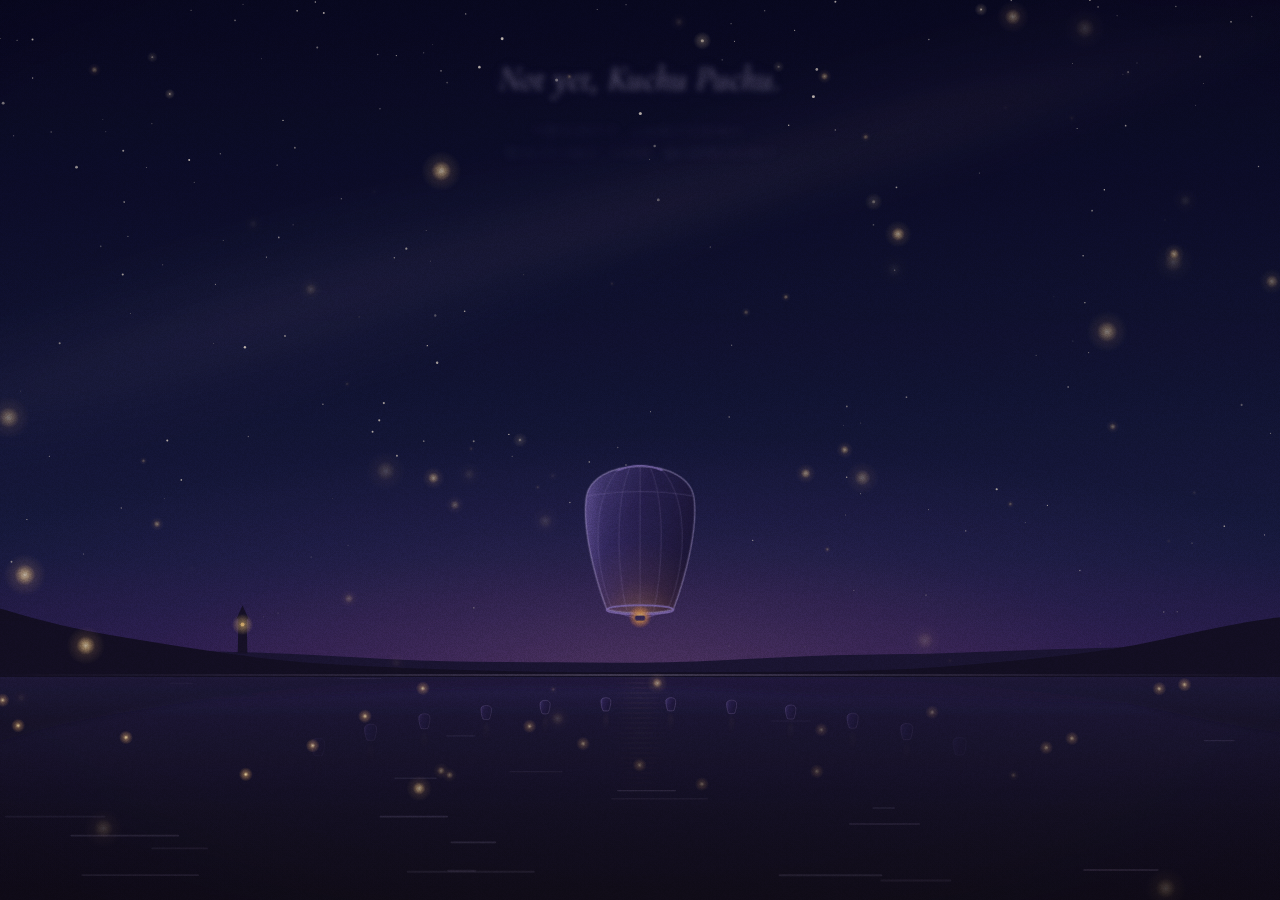
==== commit 858be40d: "Publish the film (85ffb1d)" ====
--- a/birthday/index.html
+++ b/birthday/index.html
@@ -38,6 +38,7 @@
   <link rel="stylesheet" href="assets/css/main.css">
   <link rel="stylesheet" href="assets/css/scenes/shared.css">
   <link rel="stylesheet" href="assets/css/scenes/invite.css">
+  <link rel="stylesheet" href="assets/css/scenes/gate.css">
   <link rel="stylesheet" href="assets/css/scenes/prologue.css">
   <link rel="stylesheet" href="assets/css/scenes/tower.css">
   <link rel="stylesheet" href="assets/css/scenes/story.css">
--- a/birthday/assets/css/scenes/gate.css
+++ b/birthday/assets/css/scenes/gate.css
@@ -0,0 +1,128 @@
+/* ---------- the countdown's little world (scenes/gate/world.js, scenes/gate/girl.js) ----------
+   .gw has no z-index of its own (no stacking context), so its pieces sit between the gate's layers:
+   fireflies just above the water, hearts and stars in the sky, her jetty in front of the lantern arc,
+   the gift and the cupcake by the shore, the little bar in the bottom corners. */
+.gw { position: absolute; inset: 0; pointer-events: none; }
+:where(.gw) button {
+  pointer-events: auto; -webkit-tap-highlight-color: transparent; touch-action: manipulation;
+  font: inherit; color: inherit; background: none; border: 0; padding: 0; margin: 0; cursor: pointer;
+}
+:where(.gw) button:focus-visible { outline: 2px solid var(--gold-hi, #ffe3a3); outline-offset: 3px; border-radius: 12px; }
+.gw svg { display: block; width: 100%; height: 100%; overflow: visible; }
+
+.gw-flies { position: absolute; inset: 0; width: 100%; height: 100%; z-index: 1; pointer-events: none; mix-blend-mode: screen; }
+.gw-sky { position: absolute; inset: 0; z-index: 3; pointer-events: none; }
+
+/* hearts: placed by transform (left/top stay 0); the button is the hit area (≥ 44 px), the heart inside */
+.gw-heart {
+  position: absolute; left: 0; top: 0; min-width: 44px; min-height: 44px; display: grid; place-items: center;
+  will-change: transform; filter: drop-shadow(0 0 10px rgba(255, 160, 190, .45));
+}
+.gw-heart svg { width: 100%; height: 100%; }
+.gw-heart::before { content: ''; position: absolute; inset: -8px; }
+
+/* the wish star and the faint constellation stars: tiny to look at, 44 px to tap */
+.gw-wish, .gw-con { position: absolute; width: 44px; height: 44px; margin: -22px 0 0 -22px; display: grid; place-items: center; }
+.gw-wish svg { width: 18px; height: 18px; color: #fff6dc; filter: drop-shadow(0 0 6px rgba(255, 236, 180, .9)); animation: gw-twinkle 3.2s ease-in-out infinite; }
+.gw-con svg { width: 9px; height: 9px; color: #cfc4ff; opacity: .55; transition: opacity .4s, color .4s, transform .4s; }
+.gw-con.is-lit svg { opacity: 1; color: #ffe3a3; transform: scale(1.5); filter: drop-shadow(0 0 5px rgba(255, 220, 150, .9)); }
+.gw-con-line { position: absolute; inset: 0; width: 100%; height: 100%; pointer-events: none; }
+.gw-con-line path { fill: none; stroke: #ffe3a3; stroke-width: 1; stroke-linejoin: round; stroke-dasharray: 600; stroke-dashoffset: 600; opacity: 0; transition: stroke-dashoffset 2.4s ease, opacity .6s; filter: drop-shadow(0 0 4px rgba(255, 210, 140, .8)); }
+.gw-con-line.is-on path { stroke-dashoffset: 0; opacity: .85; }
+@keyframes gw-twinkle { 0%, 100% { opacity: .75; transform: scale(.9) rotate(0deg); } 50% { opacity: 1; transform: scale(1.15) rotate(12deg); } }
+
+/* her jetty (the figurine's canvas) — in front of the lantern arc, behind the midnight button */
+.gw-jetty { position: absolute; z-index: 3; pointer-events: none; }
+.gw-girl-canvas { position: absolute; inset: 0; width: 100%; height: 100%; opacity: 0; }
+.gw-hello {
+  position: absolute; left: 22%; right: 22%; top: 18%; bottom: 8%; border-radius: 40% 40% 20% 20%;
+}
+.gw-hello:focus-visible { outline-offset: 0; }
+
+/* the gift and the cupcake by the shore */
+.gw-gift, .gw-cup { position: absolute; z-index: 3; min-width: 44px; min-height: 44px; }
+.gw-gift { filter: drop-shadow(0 6px 10px rgba(10, 4, 30, .55)); }
+.gw-gift .gw-lid { transform-box: view-box; }
+.gw-cup .gw-cup-flame { animation: gw-flicker 1.6s ease-in-out infinite alternate; transform-box: view-box; transform-origin: 32px 18px; }
+.gw-cup.is-midnight { filter: drop-shadow(0 0 14px rgba(255, 200, 110, .75)); }
+@keyframes gw-flicker { from { transform: scaleY(1) skewX(0deg); } 50% { transform: scaleY(1.08) skewX(-3deg); } to { transform: scaleY(.95) skewX(3deg); } }
+
+/* moon-butterflies (placed by transform) */
+.gw-fly {
+  position: absolute; left: 0; top: 0; z-index: 4; width: 44px; height: 44px; margin: -22px 0 0 -22px; padding: 6px;
+  will-change: transform; filter: drop-shadow(0 0 8px hsla(var(--fh, 220), 90%, 75%, .7));
+}
+.gw-wings path { fill: hsla(var(--h), 85%, 78%, .9); stroke: hsla(var(--h), 90%, 92%, .9); stroke-width: .6; }
+.gw-wl, .gw-wr { transform-box: view-box; transform-origin: 20px 15px; animation: gw-flap .32s ease-in-out infinite alternate; }
+.gw-wr { animation-name: gw-flap-r; }
+@keyframes gw-flap { from { transform: scaleX(1); } to { transform: scaleX(.25); } }
+@keyframes gw-flap-r { from { transform: scaleX(1); } to { transform: scaleX(.25); } }
+
+/* the note: one short line at a time, above the bottom bar, never over the countdown */
+.gw-note {
+  position: absolute; left: 50%; bottom: calc(var(--safe-b, 0px) + 74px); z-index: 6; translate: -50% 0;
+  width: min(92vw, 420px); display: flex; align-items: flex-start; gap: 6px; pointer-events: auto;
+  padding: 12px 8px 12px 18px; border-radius: 18px;
+  background: linear-gradient(180deg, rgba(48, 30, 86, .86), rgba(26, 16, 52, .9));
+  border: 1px solid rgba(255, 214, 140, .4); box-shadow: 0 10px 34px rgba(8, 3, 24, .55), 0 0 26px rgba(255, 190, 120, .14);
+  backdrop-filter: blur(6px); -webkit-backdrop-filter: blur(6px);
+}
+.gw-note[hidden] { display: none; }
+.gw-note p { margin: 0; flex: 1; padding-top: 4px; font-family: var(--f-serif); font-style: italic; font-size: clamp(15px, 4.2vw, 18px); line-height: 1.4; color: #fbefff; text-wrap: pretty; }
+.gw-note-x { flex: none; width: 44px; height: 44px; margin: -6px 0 -6px 0; border-radius: 50%; color: #d9c8f5; font-size: 15px; display: grid; place-items: center; }
+
+/* the little bar: secrets bottom left, sound bottom right (the safe area respected) */
+.gw-bar { position: absolute; left: 0; right: 0; bottom: 0; z-index: 6; pointer-events: none; }
+.gw-help, .gw-sound {
+  position: absolute; bottom: calc(var(--safe-b, 0px) + 14px); min-width: 44px; height: 44px; padding: 0 14px;
+  display: inline-flex; align-items: center; justify-content: center; gap: 7px; border-radius: 999px;
+  font-family: var(--f-caps); font-size: 11px; letter-spacing: .18em; text-transform: uppercase; color: #f3e6c8;
+  background: rgba(30, 18, 60, .55); border: 1px solid rgba(255, 214, 140, .32);
+  backdrop-filter: blur(4px); -webkit-backdrop-filter: blur(4px); opacity: .85; transition: opacity .3s, border-color .3s;
+}
+.gw-help { left: calc(var(--safe-l, 0px) + 14px); }
+.gw-sound { right: calc(var(--safe-r, 0px) + 14px); }
+.gw-help span, .gw-sound span[aria-hidden] { font-size: 15px; letter-spacing: 0; color: var(--gold-hi, #ffe3a3); }
+.gw-count { font-weight: 400; letter-spacing: .08em; }
+.gw-count:empty { display: none; }
+.gw-sound[aria-pressed="true"] { border-color: rgba(255, 214, 140, .7); opacity: 1; }
+@media (hover: hover) { .gw-help:hover, .gw-sound:hover { opacity: 1; border-color: rgba(255, 214, 140, .7); } }
+@media (max-width: 359px) { .gw-sound-l { display: none; } .gw-sound { padding: 0; width: 44px; } }
+
+.gw-panel {
+  position: absolute; left: calc(var(--safe-l, 0px) + 12px); bottom: calc(var(--safe-b, 0px) + 68px); z-index: 7; pointer-events: auto;
+  width: min(calc(100vw - 24px), 360px); max-height: 60vh; overflow: auto; padding: 16px 16px 12px; border-radius: 18px;
+  background: linear-gradient(180deg, rgba(48, 30, 86, .94), rgba(22, 13, 46, .96));
+  border: 1px solid rgba(255, 214, 140, .4); box-shadow: 0 14px 40px rgba(8, 3, 24, .6);
+  font-family: var(--f-serif); color: #efe3ff;
+}
+.gw-panel[hidden] { display: none; }
+.gw-panel-t { margin: 0 0 10px; font-style: italic; font-size: 16px; line-height: 1.4; }
+.gw-panel ul { margin: 0; padding: 0; list-style: none; display: grid; gap: 8px; }
+.gw-panel li { font-size: 15px; line-height: 1.4; color: #cdbbec; display: flex; gap: 8px; }
+.gw-panel li.is-found { color: #fff1d0; }
+.gw-panel li span { color: var(--gold-hi, #ffe3a3); flex: none; width: 1em; text-align: center; }
+.gw-panel-x {
+  display: block; margin: 12px 0 0 auto; min-height: 44px; padding: 0 18px; border-radius: 999px;
+  font-family: var(--f-caps); font-size: 11px; letter-spacing: .2em; text-transform: uppercase; color: #fff3d6;
+  border: 1px solid rgba(255, 214, 140, .5);
+}
+
+/* the countdown: each number on a soft pane of glass with a thin golden rim; once a minute it breathes (--pulse) */
+.gc-unit { position: relative; }
+.gc-unit::after {
+  content: ''; position: absolute; inset: -.1em -.06em -.04em; z-index: -1; pointer-events: none; border-radius: .16em;
+  background: linear-gradient(180deg, rgba(255, 255, 255, .07), rgba(120, 90, 190, .06) 60%, rgba(255, 200, 120, .05));
+  border: 1px solid rgba(255, 214, 140, calc(.16 + var(--pulse, 0) * .3));
+  box-shadow: inset 0 1px 0 rgba(255, 255, 255, .12), 0 0 calc(var(--pulse, 0) * 26px) rgba(255, 196, 110, calc(var(--pulse, 0) * .35));
+}
+.gate-count { --pulse: 0; }
+
+/* reduced motion: still things stay still */
+.reduced-motion .gw-wish svg, .reduced-motion .gw-cup .gw-cup-flame { animation: none; }
+.reduced-motion .gw-wl, .reduced-motion .gw-wr { animation-duration: 1.4s; }
+.reduced-motion .gw-con-line path { transition: opacity .6s; }
+@media (prefers-reduced-motion: reduce) {
+  .gw-wish svg, .gw-cup .gw-cup-flame { animation: none; }
+  .gw-wl, .gw-wr { animation-duration: 1.4s; }
+}
--- a/birthday/assets/css/scenes/birthday.css
+++ b/birthday/assets/css/scenes/birthday.css
@@ -63,6 +63,9 @@
   box-shadow: 0 0 0 1px rgba(255, 227, 163, .32), 0 0 24px rgba(255, 176, 86, .26), 0 12px 28px rgba(0, 0, 0, .5);
 }
 .bd-ph img { display: block; width: 100%; height: 100%; object-fit: cover; }
+/* the heart the photographs gather into: a fine golden thread along the curve, behind them */
+.bd-heart { position: absolute; inset: 0; width: 100%; height: 100%; z-index: 50; opacity: 0; overflow: visible; }
+.bd-heart path { fill: none; stroke: #f4c463; stroke-width: 1.6; stroke-linejoin: round; filter: drop-shadow(0 0 6px rgba(255, 179, 71, .75)); }
 
 /* the title */
 .bd-title {
